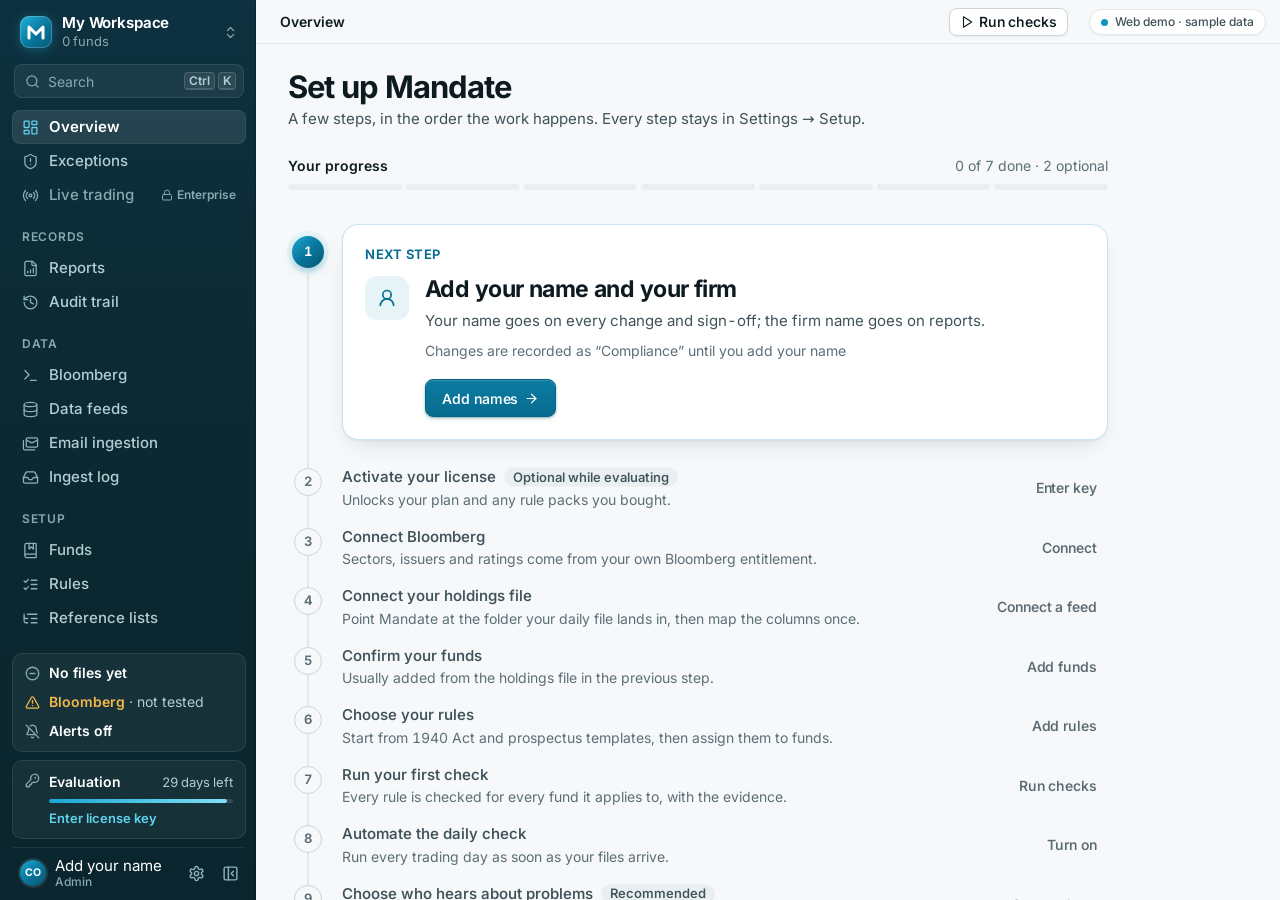
==== demo/fresh/index.html @ c3814e8a "Mandate website and web demos (static build) Website at the root; demos at /demo/fresh/ and /demo/ha" ====
<!doctype html>
<html lang="en" data-theme="light">
  <head>
    <meta charset="UTF-8" />
    <meta name="viewport" content="width=device-width, initial-scale=1.0" />
    <title>Mandate · web demo</title>
    <meta name="robots" content="noindex, nofollow" />
    <script src="./theme-init.js"></script>
    <script defer src="./assets/app-eVq9u1eP.js"></script>
    <link rel="stylesheet" href="./assets/style-BZCiLANS.css">
  </head>
  <body>
    <div id="root"></div>
  </body>
</html>
---- demo/fresh/assets/style-BZCiLANS.css ----
@font-face{font-family:Inter Variable;font-style:normal;font-display:swap;font-weight:100 900;src:url(./inter-cyrillic-ext-wght-normal-BOeWTOD4.woff2) format("woff2-variations");unicode-range:U+0460-052F,U+1C80-1C8A,U+20B4,U+2DE0-2DFF,U+A640-A69F,U+FE2E-FE2F}@font-face{font-family:Inter Variable;font-style:normal;font-display:swap;font-weight:100 900;src:url(./inter-cyrillic-wght-normal-DqGufNeO.woff2) format("woff2-variations");unicode-range:U+0301,U+0400-045F,U+0490-0491,U+04B0-04B1,U+2116}@font-face{font-family:Inter Variable;font-style:normal;font-display:swap;font-weight:100 900;src:url(./inter-greek-ext-wght-normal-DlzME5K_.woff2) format("woff2-variations");unicode-range:U+1F00-1FFF}@font-face{font-family:Inter Variable;font-style:normal;font-display:swap;font-weight:100 900;src:url(./inter-greek-wght-normal-CkhJZR-_.woff2) format("woff2-variations");unicode-range:U+0370-0377,U+037A-037F,U+0384-038A,U+038C,U+038E-03A1,U+03A3-03FF}@font-face{font-family:Inter Variable;font-style:normal;font-display:swap;font-weight:100 900;src:url(./inter-vietnamese-wght-normal-CBcvBZtf.woff2) format("woff2-variations");unicode-range:U+0102-0103,U+0110-0111,U+0128-0129,U+0168-0169,U+01A0-01A1,U+01AF-01B0,U+0300-0301,U+0303-0304,U+0308-0309,U+0323,U+0329,U+1EA0-1EF9,U+20AB}@font-face{font-family:Inter Variable;font-style:normal;font-display:swap;font-weight:100 900;src:url(./inter-latin-ext-wght-normal-DO1Apj_S.woff2) format("woff2-variations");unicode-range:U+0100-02BA,U+02BD-02C5,U+02C7-02CC,U+02CE-02D7,U+02DD-02FF,U+0304,U+0308,U+0329,U+1D00-1DBF,U+1E00-1E9F,U+1EF2-1EFF,U+2020,U+20A0-20AB,U+20AD-20C0,U+2113,U+2C60-2C7F,U+A720-A7FF}@font-face{font-family:Inter Variable;font-style:normal;font-display:swap;font-weight:100 900;src:url(./inter-latin-wght-normal-Dx4kXJAl.woff2) format("woff2-variations");unicode-range:U+0000-00FF,U+0131,U+0152-0153,U+02BB-02BC,U+02C6,U+02DA,U+02DC,U+0304,U+0308,U+0329,U+2000-206F,U+20AC,U+2122,U+2191,U+2193,U+2212,U+2215,U+FEFF,U+FFFD}@font-face{font-family:JetBrains Mono Variable;font-style:normal;font-display:swap;font-weight:100 800;src:url(./jetbrains-mono-cyrillic-ext-wght-normal-EocZY2iu.woff2) format("woff2-variations");unicode-range:U+0460-052F,U+1C80-1C88,U+20B4,U+2DE0-2DFF,U+A640-A69F,U+FE2E-FE2F}@font-face{font-family:JetBrains Mono Variable;font-style:normal;font-display:swap;font-weight:100 800;src:url(./jetbrains-mono-cyrillic-wght-normal-D73BlboJ.woff2) format("woff2-variations");unicode-range:U+0301,U+0400-045F,U+0490-0491,U+04B0-04B1,U+2116}@font-face{font-family:JetBrains Mono Variable;font-style:normal;font-display:swap;font-weight:100 800;src:url(./jetbrains-mono-greek-wght-normal-Bw9x6K1M.woff2) format("woff2-variations");unicode-range:U+0370-0377,U+037A-037F,U+0384-038A,U+038C,U+038E-03A1,U+03A3-03FF}@font-face{font-family:JetBrains Mono Variable;font-style:normal;font-display:swap;font-weight:100 800;src:url(./jetbrains-mono-vietnamese-wght-normal-Bt-aOZkq.woff2) format("woff2-variations");unicode-range:U+0102-0103,U+0110-0111,U+0128-0129,U+0168-0169,U+01A0-01A1,U+01AF-01B0,U+0300-0301,U+0303-0304,U+0308-0309,U+0323,U+0329,U+1EA0-1EF9,U+20AB}@font-face{font-family:JetBrains Mono Variable;font-style:normal;font-display:swap;font-weight:100 800;src:url(./jetbrains-mono-latin-ext-wght-normal-DBQx-q_a.woff2) format("woff2-variations");unicode-range:U+0100-02AF,U+0304,U+0308,U+0329,U+1E00-1E9F,U+1EF2-1EFF,U+2020,U+20A0-20AB,U+20AD-20C0,U+2113,U+2C60-2C7F,U+A720-A7FF}@font-face{font-family:JetBrains Mono Variable;font-style:normal;font-display:swap;font-weight:100 800;src:url(./jetbrains-mono-latin-wght-normal-B9CIFXIH.woff2) format("woff2-variations");unicode-range:U+0000-00FF,U+0131,U+0152-0153,U+02BB-02BC,U+02C6,U+02DA,U+02DC,U+0304,U+0308,U+0329,U+2000-206F,U+2074,U+20AC,U+2122,U+2191,U+2193,U+2212,U+2215,U+FEFF,U+FFFD}:root{--font-sans: "Inter Variable", "Inter", "Segoe UI Variable Text", "Segoe UI", system-ui, -apple-system, sans-serif;--font-mono: "JetBrains Mono Variable", "JetBrains Mono", "Cascadia Mono", Consolas, ui-monospace, monospace;--fs-2xs: 12px;--fs-xs: 13px;--fs-sm: 14px;--fs-base: 15px;--fs-md: 16px;--fs-lg: 18px;--fs-xl: 23px;--fs-2xl: 31px;--lh-tight: 1.2;--lh-body: 1.5;--sp-1: 4px;--sp-2: 8px;--sp-3: 12px;--sp-4: 16px;--sp-5: 20px;--sp-6: 24px;--sp-8: 32px;--sp-10: 40px;--sp-12: 48px;--r-xs: 5px;--r-sm: 8px;--r-md: 10px;--r-lg: 14px;--r-xl: 16px;--r-full: 999px;--ease: cubic-bezier(.2, 0, 0, 1);--ease-out: cubic-bezier(.16, 1, .3, 1);--t-fast: .15s;--t-med: .2s;--topbar-h: 44px;--sidebar-w: 256px;--sidebar-w-collapsed: 68px;--caption-w: max(140px, calc(100vw - env(titlebar-area-x, 0px) - env(titlebar-area-width, 100vw)) )}:root,:root[data-theme=light]{color-scheme:light;--text-inverse: #ffffff;--overlay: rgba(8, 24, 30, .38);--pass: #167145;--pass-mark: #1f9d5c;--pass-soft: #e8f6ee;--pass-line: #bfe5cd;--warning: #8a5a00;--warning-mark: #c27c00;--warning-soft: #fdf3dc;--warning-line: #f1d79c;--breach: #b42318;--breach-mark: #e0353f;--breach-soft: #fdecec;--breach-line: #f6c4c4;--breach-solid: #c42b31;--info: #475f6b;--info-mark: #6b8796;--info-soft: #edf2f5;--info-line: #d2dde3;--error: #9b2a83;--error-mark: #b8449f;--error-soft: #f8ecf5;--error-line: #e8c4df;--skipped: #63737a;--skipped-mark: #a3b1b7;--skipped-soft: #eef2f3;--skipped-line: #d9e1e4;--track-warn: repeating-linear-gradient(-45deg, rgba(194, 124, 0, .32) 0 2px, rgba(194, 124, 0, .08) 2px 5px);--track-breach: rgba(224, 53, 63, .1);--series-1: #2a78d6;--series-2: #eb6834;--series-3: #6250d6;--series-4: #e87ba4;--shadow-xs: 0 1px 2px rgba(13, 27, 33, .05);--shadow-sm: 0 1px 2px rgba(13, 27, 33, .06), 0 1px 1px rgba(13, 27, 33, .03);--shadow-card: 0 1px 2px rgba(13, 27, 33, .04), 0 4px 12px -4px rgba(13, 27, 33, .06);--shadow-raise: 0 1px 2px rgba(13, 27, 33, .06), 0 10px 24px -10px rgba(13, 27, 33, .16);--shadow-pop: 0 24px 48px -12px rgba(13, 27, 33, .26), 0 8px 16px -8px rgba(13, 27, 33, .1), 0 0 0 1px rgba(13, 27, 33, .05);--shadow-drawer: -24px 0 48px -24px rgba(13, 27, 33, .26)}:root[data-theme=dark]{color-scheme:dark;--text-inverse: #081418;--overlay: rgba(0, 0, 0, .6);--pass: #5fd39a;--pass-mark: #3fbf7f;--pass-soft: rgba(63, 191, 127, .13);--pass-line: rgba(63, 191, 127, .32);--warning: #f3b84a;--warning-mark: #e3a33a;--warning-soft: rgba(227, 163, 58, .13);--warning-line: rgba(227, 163, 58, .34);--breach: #ff8a80;--breach-mark: #f2645a;--breach-soft: rgba(242, 100, 90, .14);--breach-line: rgba(242, 100, 90, .36);--breach-solid: #c63a32;--info: #9fb4c0;--info-mark: #7f98a5;--info-soft: rgba(159, 180, 192, .11);--info-line: rgba(159, 180, 192, .28);--error: #e58ad6;--error-mark: #d36cc2;--error-soft: rgba(229, 138, 214, .12);--error-line: rgba(229, 138, 214, .32);--skipped: #82a0a8;--skipped-mark: #4e6a72;--skipped-soft: rgba(130, 160, 168, .12);--skipped-line: rgba(130, 160, 168, .26);--track-warn: repeating-linear-gradient(-45deg, rgba(227, 163, 58, .36) 0 2px, rgba(227, 163, 58, .1) 2px 5px);--track-breach: rgba(242, 100, 90, .16);--series-1: #3987e5;--series-2: #d95926;--series-3: #9085e9;--series-4: #d55181;--shadow-xs: 0 1px 1px rgba(0, 0, 0, .3);--shadow-sm: 0 1px 2px rgba(0, 0, 0, .4);--shadow-card: 0 1px 2px rgba(0, 0, 0, .35), 0 0 0 1px rgba(255, 255, 255, .02);--shadow-raise: 0 1px 2px rgba(0, 0, 0, .4), 0 12px 28px -12px rgba(0, 0, 0, .7);--shadow-pop: 0 24px 56px -12px rgba(0, 0, 0, .75), 0 0 0 1px rgba(255, 255, 255, .06);--shadow-drawer: -24px 0 48px -24px rgba(0, 0, 0, .75)}:root,:root[data-brand=harbor]{--brand: #08759b;--brand-deep: #0b2a33;--brand-bright: #0f95c0;--brand-grad: linear-gradient(140deg, #1aa7d2 0%, #08759b 52%, #075673 100%);--brand-grad-btn: linear-gradient(180deg, #0c7ca3 0%, #076c8f 100%);--bg: #f6f8f9;--surface: #ffffff;--surface-2: #f3f6f7;--surface-3: #e9eff1;--surface-sunken: #eef2f4;--border: #e2e8eb;--border-subtle: #edf1f3;--border-strong: #cbd5da;--text: #0d1b21;--text-2: #3f525a;--text-3: #5c6f77;--text-4: #5e7179;--accent: #08759b;--accent-hover: #076d90;--accent-press: #066282;--accent-soft: #e6f4f8;--accent-soft-2: #c9e6ef;--accent-text: #076d90;--accent-on: #ffffff;--accent-ring: rgba(8, 117, 155, .3);--track: #e9eff1;--chart-muted: #cbd8dc;--chart-grid: #edf1f3;--gauge-pass: #7fbfd4;--chart-brand: #b8dbe7;--scrollbar: #cbd5da;--selection: rgba(8, 117, 155, .16);--sb-bg: #0b2a33;--sb-bg-grad: linear-gradient(180deg, #0d3140 0%, #0b2a33 38%, #0a252d 100%);--sb-border: rgba(255, 255, 255, .08);--sb-text: #b4cdd4;--sb-text-strong: #ffffff;--sb-text-muted: #86a9b2;--sb-icon: #8db1ba;--sb-icon-active: #5fd4f0;--sb-hover: rgba(255, 255, 255, .06);--sb-active: rgba(255, 255, 255, .1);--sb-card: rgba(255, 255, 255, .05);--sb-card-border: rgba(255, 255, 255, .09);--sb-pass: #5fd39a;--sb-warning: #f3b84a;--sb-breach: #ff8a80;--sb-skipped: #86a9b2}:root[data-theme=dark],:root[data-brand=harbor][data-theme=dark]{--brand: #3cc0e6;--brand-bright: #3cc0e6;--brand-grad: linear-gradient(140deg, #5fd4f0 0%, #21a6d1 50%, #0b7aa2 100%);--brand-grad-btn: linear-gradient(180deg, #4ec8eb 0%, #33b6de 100%);--bg: #081418;--surface: #0e1d22;--surface-2: #12252b;--surface-3: #183036;--surface-sunken: #0b181c;--border: #1f363d;--border-subtle: #182c32;--border-strong: #2b4750;--text: #e8f1f3;--text-2: #a9c0c6;--text-3: #82a0a8;--text-4: #7b989f;--accent: #3cc0e6;--accent-hover: #5ccbec;--accent-press: #2aaed6;--accent-soft: rgba(60, 192, 230, .13);--accent-soft-2: rgba(60, 192, 230, .24);--accent-text: #7fd6ef;--accent-on: #032530;--accent-ring: rgba(60, 192, 230, .45);--track: #183036;--chart-muted: #2b4750;--chart-grid: #16292f;--gauge-pass: #2c8fae;--chart-brand: #1d4d5c;--scrollbar: #2b4750;--selection: rgba(60, 192, 230, .28);--sb-bg: #0a242c;--sb-bg-grad: linear-gradient(180deg, #0c2c36 0%, #0a242c 40%, #08202a 100%)}*,*:before,*:after{box-sizing:border-box}html,body,#root{height:100%}html{-webkit-text-size-adjust:100%;text-rendering:optimizeLegibility;-webkit-font-smoothing:antialiased;-moz-osx-font-smoothing:grayscale}body{margin:0;font-family:var(--font-sans);font-size:var(--fs-base);line-height:var(--lh-body);font-feature-settings:"tnum" 1;font-variant-numeric:tabular-nums;color:var(--text);background:var(--bg);overflow:hidden}::selection{background:var(--selection)}h1,h2,h3,h4,p,dl,dd{margin:0}h1{font-size:var(--fs-xl);font-weight:650;letter-spacing:-.025em;line-height:var(--lh-tight)}h2{font-size:var(--fs-lg);font-weight:600;letter-spacing:-.012em;line-height:var(--lh-tight)}h3{font-size:var(--fs-md);font-weight:600;letter-spacing:-.006em;line-height:var(--lh-tight)}h4{font-size:var(--fs-base);font-weight:600}a{color:var(--accent-text);text-decoration:none}a:hover{text-decoration:underline;text-underline-offset:2px}button,input,select,textarea{font:inherit;color:inherit}button{cursor:pointer}button:disabled{cursor:not-allowed}img,svg{display:block}code,kbd,.mono{font-family:var(--font-mono);font-size:.92em;font-feature-settings:normal}.code{font-variant-numeric:tabular-nums;letter-spacing:.01em;white-space:nowrap}.num,.tabular{font-variant-numeric:tabular-nums}:focus{outline:none}:focus-visible{outline:2px solid var(--accent);outline-offset:2px;border-radius:var(--r-xs)}*{scrollbar-width:thin;scrollbar-color:var(--scrollbar) transparent}::-webkit-scrollbar{width:10px;height:10px}::-webkit-scrollbar-track{background:transparent}::-webkit-scrollbar-thumb{background:var(--scrollbar);border-radius:10px;border:3px solid transparent;background-clip:content-box}::-webkit-scrollbar-thumb:hover{background-color:var(--text-4)}.muted{color:var(--text-2)}.subtle{color:var(--text-3)}.faint{color:var(--text-4)}.eyebrow{font-size:var(--fs-xs);font-weight:500;color:var(--text-3)}.small{font-size:var(--fs-sm)}.xsmall{font-size:var(--fs-xs)}.strong{font-weight:600}.right{text-align:right}.nowrap{white-space:nowrap}.truncate{overflow:hidden;text-overflow:ellipsis;white-space:nowrap;min-width:0}.row{display:flex;align-items:center;gap:var(--sp-2)}.row-3{display:flex;align-items:center;gap:var(--sp-3)}.col{display:flex;flex-direction:column;gap:var(--sp-2)}.stack-1{display:flex;flex-direction:column;gap:var(--sp-1)}.stack-3{display:flex;flex-direction:column;gap:var(--sp-3)}.stack-4{display:flex;flex-direction:column;gap:var(--sp-4)}.stack-5{display:flex;flex-direction:column;gap:var(--sp-5)}.stack-6{display:flex;flex-direction:column;gap:var(--sp-6)}.spacer{flex:1}.wrap{flex-wrap:wrap}.grow{flex:1;min-width:0}.sr-only{position:absolute;width:1px;height:1px;padding:0;margin:-1px;overflow:hidden;clip:rect(0,0,0,0);white-space:nowrap;border:0}@keyframes fade-in{0%{opacity:0}to{opacity:1}}@keyframes rise-in{0%{opacity:0;transform:translateY(4px)}to{opacity:1;transform:none}}@keyframes scale-in{0%{opacity:0;transform:translateY(6px) scale(.98)}to{opacity:1;transform:none}}@keyframes slide-in-right{0%{transform:translate(24px);opacity:0}to{transform:none;opacity:1}}@keyframes pulse-ring{0%{box-shadow:0 0 0 0 currentColor;opacity:1}70%{box-shadow:0 0 0 6px transparent}to{box-shadow:0 0 0 0 transparent}}@keyframes shimmer{0%{background-position:-400px 0}to{background-position:400px 0}}@keyframes spin{to{transform:rotate(360deg)}}@keyframes row-flash{0%{background:var(--accent-soft)}to{background:transparent}}@media (prefers-reduced-motion: reduce){*,*:before,*:after{animation-duration:.01ms!important;transition-duration:.01ms!important}}.btn{--btn-h: 32px;display:inline-flex;align-items:center;justify-content:center;gap:6px;height:var(--btn-h);padding:0 12px;border-radius:var(--r-sm);border:1px solid var(--border-strong);background:var(--surface);color:var(--text);font-size:var(--fs-sm);font-weight:550;letter-spacing:-.005em;white-space:nowrap;-webkit-user-select:none;user-select:none;box-shadow:var(--shadow-xs);transition:background var(--t-fast) var(--ease),border-color var(--t-fast) var(--ease),color var(--t-fast) var(--ease),box-shadow var(--t-fast) var(--ease),transform var(--t-fast) var(--ease)}.btn svg{width:15px;height:15px;flex:none;stroke-width:1.9}.btn:hover:not(:disabled){background:var(--surface-2)}.btn:active:not(:disabled){transform:translateY(.5px)}.btn:disabled{opacity:.5}.btn-primary{background:var(--brand-grad-btn, var(--accent));border-color:var(--accent-press);color:var(--accent-on, #fff);box-shadow:0 1px 2px #06465e47,0 2px 6px -2px #06628259,inset 0 1px #ffffff29}.btn-primary:hover:not(:disabled){background:var(--brand-grad-btn, var(--accent-hover));border-color:var(--accent-press);filter:brightness(1.07)}.btn-primary:active:not(:disabled){filter:brightness(.96)}.btn-ghost{background:transparent;border-color:transparent;box-shadow:none;color:var(--text-2)}.btn-ghost:hover:not(:disabled){background:var(--surface-3);color:var(--text)}.btn-danger{color:var(--breach)}.btn-danger:hover:not(:disabled){background:var(--breach-soft);border-color:var(--breach-line)}.btn-danger-solid{background:var(--breach-solid);border-color:var(--breach-solid);color:#fff}.btn-danger-solid:hover:not(:disabled){background:var(--breach-solid);filter:brightness(1.06)}.btn-sm{--btn-h: 28px;padding:0 10px;font-size:var(--fs-sm);gap:5px}.btn-sm svg{width:14px;height:14px}.btn-lg{--btn-h: 38px;padding:0 16px}.btn-icon{width:var(--btn-h);padding:0}.btn-block{width:100%}.btn .spin{animation:spin .9s linear infinite}.btn-link{border:0;background:none;padding:0;color:var(--accent-text);font-weight:600;display:inline-flex;align-items:center;gap:4px}.btn-link:hover{text-decoration:underline;text-underline-offset:2px}.btn-link svg{width:14px;height:14px}.field{display:flex;flex-direction:column;gap:6px;min-width:0}.field-label{font-size:var(--fs-sm);font-weight:550;color:var(--text-2);display:flex;align-items:center;gap:6px}.field-label .opt{font-weight:400;color:var(--text-4)}.field-help{font-size:var(--fs-sm);color:var(--text-3)}.field-error{font-size:var(--fs-sm);color:var(--breach)}.input,.textarea,.select-native{width:100%;height:34px;padding:0 11px;border-radius:var(--r-sm);border:1px solid var(--border-strong);background:var(--surface);color:var(--text);font-size:var(--fs-base);transition:border-color var(--t-fast) var(--ease),box-shadow var(--t-fast) var(--ease)}.input::placeholder,.textarea::placeholder{color:var(--text-4)}.input:hover,.textarea:hover,.select-native:hover{border-color:var(--text-4)}.input:focus,.textarea:focus,.select-native:focus,.input:focus-visible{outline:none;border-color:var(--accent);box-shadow:0 0 0 3px var(--accent-ring)}.input[aria-invalid=true]{border-color:var(--breach)}.input:disabled,.textarea:disabled{background:var(--surface-2);color:var(--text-3)}.input-sm{height:30px;font-size:var(--fs-sm);padding:0 8px}.input.mono,.textarea.mono{font-size:var(--fs-sm)}.textarea{height:auto;min-height:80px;padding:8px 10px;line-height:1.5;resize:vertical}.input-group{position:relative;display:flex;align-items:center}.input-group>svg{position:absolute;left:10px;width:15px;height:15px;color:var(--text-3);pointer-events:none}.input-group.has-icon>.input{padding-left:32px}.input-group>.input{flex:1}.input-suffix{position:absolute;right:10px;color:var(--text-3);font-size:var(--fs-sm);pointer-events:none}.input-group .input.has-suffix{padding-right:34px}.select-native{-webkit-appearance:none;-moz-appearance:none;appearance:none;padding-right:28px;background-image:url("icon-1.svg");background-repeat:no-repeat;background-position:right 9px center}.checkbox{display:inline-flex;align-items:center;gap:8px;cursor:pointer;-webkit-user-select:none;user-select:none}.checkbox input{-webkit-appearance:none;-moz-appearance:none;appearance:none;width:16px;height:16px;border-radius:4px;border:1px solid var(--border-strong);background:var(--surface);display:grid;place-items:center;margin:0;transition:background var(--t-fast),border-color var(--t-fast)}.checkbox input:checked{background:var(--accent);border-color:var(--accent);background-image:url("icon-2.svg");background-repeat:no-repeat;background-position:center}.checkbox input:focus-visible{outline:2px solid var(--accent-ring);outline-offset:2px}.toggle{position:relative;display:inline-flex;align-items:center;gap:10px;cursor:pointer;-webkit-user-select:none;user-select:none}.toggle-track{position:relative;width:30px;height:18px;border-radius:var(--r-full);background:var(--border-strong);transition:background var(--t-med) var(--ease);flex:none}.toggle-thumb{position:absolute;top:2px;left:2px;width:14px;height:14px;border-radius:50%;background:#fff;box-shadow:0 1px 2px #00000040;transition:transform var(--t-med) var(--ease-out)}.toggle[data-on=true] .toggle-track{background:var(--accent)}.toggle[data-on=true] .toggle-thumb{transform:translate(12px)}.toggle[data-disabled=true]{opacity:.5;cursor:not-allowed}.toggle:focus-visible{outline:none}.toggle:focus-visible .toggle-track{box-shadow:0 0 0 3px var(--accent-ring)}.segmented{display:inline-flex;padding:2px;gap:2px;background:var(--surface-3);border-radius:var(--r-sm);border:1px solid var(--border-subtle)}.segmented button{white-space:nowrap;height:28px;padding:0 12px;border:0;border-radius:6px;background:transparent;color:var(--text-2);font-size:var(--fs-sm);font-weight:550;display:inline-flex;align-items:center;gap:6px;transition:background var(--t-fast),color var(--t-fast),box-shadow var(--t-fast)}.segmented button svg{width:14px;height:14px}.segmented button:hover:not([aria-pressed=true]):not(:disabled){color:var(--text)}.segmented button[aria-pressed=true]{background:var(--surface);color:var(--text);box-shadow:var(--shadow-sm)}.segmented-block{display:flex}.segmented-block button{flex:1;justify-content:center}.tabs{display:flex;gap:4px;border-bottom:1px solid var(--border);position:relative}.tab{position:relative;height:38px;padding:0 10px;border:0;background:none;color:var(--text-3);font-weight:550;display:inline-flex;align-items:center;gap:7px;transition:color var(--t-fast)}.tab:hover,.tab[aria-selected=true]{color:var(--text)}.tab[aria-selected=true]:after{content:"";position:absolute;left:8px;right:8px;bottom:-1px;height:2px;border-radius:2px 2px 0 0;background:var(--accent)}.tab svg{width:15px;height:15px}.tab-count{min-width:18px;height:18px;padding:0 5px;border-radius:var(--r-full);background:var(--surface-3);color:var(--text-2);font-size:var(--fs-xs);font-weight:600;display:inline-grid;place-items:center;font-variant-numeric:tabular-nums}.tab[aria-selected=true] .tab-count{background:var(--accent-soft);color:var(--accent-text)}.card{background:var(--surface);border:1px solid var(--border);border-radius:var(--r-lg);box-shadow:var(--shadow-card);min-width:0}.card-pad{padding:var(--sp-5)}.card-header{display:flex;align-items:center;gap:var(--sp-3);padding:14px var(--sp-5);border-bottom:1px solid var(--border-subtle);min-height:52px}.card-header h3{font-size:var(--fs-md);font-weight:600;letter-spacing:-.01em}.card-header .card-sub{color:var(--text-3);font-size:var(--fs-sm)}.card-body{padding:var(--sp-4) var(--sp-5)}.card-footer{padding:10px var(--sp-5);border-top:1px solid var(--border-subtle);display:flex;align-items:center;gap:var(--sp-2)}.card-interactive{cursor:pointer;transition:border-color var(--t-fast) var(--ease),box-shadow var(--t-fast) var(--ease),transform var(--t-fast) var(--ease)}.card-interactive:hover{border-color:var(--border-strong);box-shadow:var(--shadow-raise);transform:translateY(-1px)}.card-interactive:active{transform:translateY(.5px)}.card-selected{border-color:var(--accent);box-shadow:0 0 0 3px var(--accent-ring)}.status-pill{display:inline-flex;align-items:center;gap:5px;height:22px;padding:0 9px 0 7px;border-radius:var(--r-full);font-size:var(--fs-xs);font-weight:600;white-space:nowrap;border:1px solid transparent;line-height:1}.status-pill svg{width:13px;height:13px;stroke-width:2.3}.status-pill.sm{height:20px;font-size:var(--fs-xs);padding:0 7px 0 5px}.status-pill.sm svg{width:12px;height:12px}.s-pass{--s: var(--pass);--s-mark: var(--pass-mark);--s-soft: var(--pass-soft);--s-line: var(--pass-line)}.s-warning{--s: var(--warning);--s-mark: var(--warning-mark);--s-soft: var(--warning-soft);--s-line: var(--warning-line)}.s-breach{--s: var(--breach);--s-mark: var(--breach-mark);--s-soft: var(--breach-soft);--s-line: var(--breach-line)}.s-info{--s: var(--info);--s-mark: var(--info-mark);--s-soft: var(--info-soft);--s-line: var(--info-line)}.s-error{--s: var(--error);--s-mark: var(--error-mark);--s-soft: var(--error-soft);--s-line: var(--error-line)}.s-skipped,.s-none{--s: var(--skipped);--s-mark: var(--skipped-mark);--s-soft: var(--skipped-soft);--s-line: var(--skipped-line)}.s-accent{--s: var(--accent-text);--s-mark: var(--accent);--s-soft: var(--accent-soft);--s-line: var(--accent-soft-2)}.status-pill{color:var(--s);background:var(--s-soft);border-color:var(--s-line)}.status-dot{display:inline-block;width:8px;height:8px;border-radius:50%;background:var(--s-mark, var(--s));flex:none;box-shadow:0 0 0 3px var(--s-soft)}.status-dot.pulse{color:var(--s);animation:pulse-ring 1.8s var(--ease) infinite}.status-icon{color:var(--s);flex:none}.status-text{color:var(--s);font-weight:600}.severity-tag{display:inline-flex;align-items:center;gap:5px;font-size:var(--fs-sm);color:var(--text-2);white-space:nowrap}.severity-tag i{width:6px;height:6px;border-radius:1.5px;transform:rotate(45deg);background:var(--text-3);display:inline-block}.severity-tag.hard i{background:var(--text)}.severity-tag.soft i{background:transparent;border:1.5px solid var(--text-2)}.severity-tag.info i{background:var(--info);border-radius:50%;transform:none}.badge{display:inline-flex;align-items:center;gap:4px;height:20px;border-radius:var(--r-full);background:var(--surface-3);color:var(--text-2);font-size:var(--fs-xs);font-weight:550;white-space:nowrap;border:1px solid var(--border-subtle);padding:0 8px}.badge svg{width:12px;height:12px}.badge-accent{background:var(--accent-soft);color:var(--accent-text);border-color:var(--accent-soft-2)}.badge-outline{background:transparent;border-color:var(--border)}.chip{display:inline-flex;align-items:center;gap:4px;height:22px;padding:0 8px;border-radius:var(--r-sm);background:var(--surface-2);border:1px solid var(--border);font-size:var(--fs-sm);font-weight:600;color:var(--text);white-space:nowrap}.chip.mono{font-family:var(--font-mono);font-size:var(--fs-xs);letter-spacing:-.01em}.chip button{border:0;background:none;padding:0;color:var(--text-3);display:grid;place-items:center;margin-right:-3px;border-radius:3px}.chip button:hover{color:var(--text);background:var(--surface-3)}.chip button svg{width:12px;height:12px}.ticker-chip{font-weight:650;font-size:var(--fs-xs);letter-spacing:.02em;height:21px;padding:0 7px;border-radius:5px;font-variant-numeric:tabular-nums;background:var(--surface-3);display:inline-flex;align-items:center;color:var(--text);flex:none}.chip-group{display:flex;flex-wrap:wrap;gap:4px}.tier-chip{display:inline-flex;align-items:center;gap:4px;height:20px;padding:0 7px;border-radius:var(--r-full);font-size:var(--fs-xs);font-weight:600;border:1px solid var(--border);color:var(--text-2);background:var(--surface)}.tier-chip.t-professional{color:var(--accent-text);border-color:var(--accent-soft-2);background:var(--accent-soft)}.tier-chip.t-enterprise{color:var(--accent-on);border-color:transparent;background:var(--brand)}.tier-chip.t-trial{color:var(--warning);border-color:var(--warning-line);background:var(--warning-soft)}.kbd{display:inline-flex;align-items:center;justify-content:center;min-width:18px;height:18px;padding:0 4px;border-radius:4px;border:1px solid var(--border-strong);border-bottom-width:2px;background:var(--surface);color:var(--text-3);font-family:var(--font-sans);font-size:var(--fs-2xs);font-weight:600;line-height:1}.table-wrap{overflow:auto;min-width:0;position:relative}.table.fixed{table-layout:fixed}.table{width:100%;border-collapse:separate;border-spacing:0;font-size:var(--fs-sm)}.table th{position:sticky;top:0;z-index:1;background:var(--surface);color:var(--text-3);font-size:var(--fs-xs);font-weight:600;text-align:left;white-space:nowrap;height:36px;padding:0 12px;border-bottom:1px solid var(--border);-webkit-user-select:none;user-select:none}.table th:first-child,.table td:first-child{padding-left:var(--sp-5)}.table th:last-child,.table td:last-child{padding-right:var(--sp-5)}.table th.sortable{cursor:pointer}.table th.sortable:hover{color:var(--text)}.table th .th-inner{display:inline-flex;align-items:center;gap:4px}.table th .th-inner svg{width:12px;height:12px;opacity:.85}.table th.num,.table td.num{text-align:right}.table th.num .th-inner{flex-direction:row-reverse}.table td{height:40px;padding:6px 12px;border-bottom:1px solid var(--border-subtle);vertical-align:middle}.table.dense td{height:34px;padding-top:4px;padding-bottom:4px}.table tbody tr{transition:background var(--t-fast)}.table tbody tr:hover{background:var(--surface-2)}.table tbody tr.clickable{cursor:pointer}.table tbody tr.selected{background:var(--accent-soft)}.table tbody tr.flash{animation:row-flash 1.6s var(--ease) both}.table tbody tr:last-child td{border-bottom:0}.table td.num{font-variant-numeric:tabular-nums;font-feature-settings:"tnum"}.table .cell-title{font-weight:600;color:var(--text)}.table .cell-sub{color:var(--text-3);font-size:var(--fs-sm)}.table tr.row-muted td{color:var(--text-3)}.table tr.row-highlight td:first-child{box-shadow:inset 2px 0 0 var(--accent)}.overlay{position:fixed;top:0;right:0;bottom:0;left:0;background:var(--overlay);z-index:100;animation:fade-in var(--t-med) var(--ease);-webkit-app-region:no-drag}.dialog-layer{position:fixed;top:0;right:0;bottom:0;left:0;z-index:101;display:grid;place-items:center;padding:var(--sp-8);-webkit-app-region:no-drag}.dialog{width:min(520px,100%);max-height:calc(100vh - 64px);display:flex;flex-direction:column;background:var(--surface);border:1px solid var(--border);border-radius:var(--r-xl);box-shadow:var(--shadow-pop);animation:scale-in var(--t-med) var(--ease-out);overflow:hidden}.dialog.lg{width:min(760px,100%)}.dialog.xl{width:min(1040px,100%)}.dialog-header{display:flex;align-items:flex-start;gap:var(--sp-3);padding:18px var(--sp-6) 14px}.dialog-header h2{font-size:var(--fs-lg);font-weight:650;letter-spacing:-.015em}.dialog-header p{margin-top:4px;color:var(--text-3);font-size:var(--fs-sm)}.dialog-body{padding:4px var(--sp-6) var(--sp-5);overflow:auto}.dialog-footer{display:flex;align-items:center;justify-content:flex-end;gap:var(--sp-2);padding:12px var(--sp-6);border-top:1px solid var(--border-subtle);background:var(--surface-2)}.drawer{position:fixed;top:0;right:0;bottom:0;width:min(560px,92vw);z-index:101;background:var(--surface);border-left:1px solid var(--border);box-shadow:var(--shadow-drawer);display:flex;flex-direction:column;animation:slide-in-right var(--t-med) var(--ease-out);-webkit-app-region:no-drag}.drawer.wide{width:min(760px,94vw)}.drawer-header{display:flex;align-items:flex-start;gap:var(--sp-3);padding:calc(var(--topbar-h) + 4px) var(--sp-6) var(--sp-4);border-bottom:1px solid var(--border-subtle)}.drawer-body{flex:1;overflow:auto;padding:var(--sp-5) var(--sp-6)}.drawer-footer{padding:12px var(--sp-6);border-top:1px solid var(--border-subtle);display:flex;gap:var(--sp-2);align-items:center}.drawer-close{position:absolute;top:calc(var(--topbar-h) + 2px);right:16px}.popover{position:fixed;z-index:120;min-width:180px;background:var(--surface);border:1px solid var(--border);border-radius:var(--r-md);box-shadow:var(--shadow-pop);padding:4px;animation:scale-in var(--t-fast) var(--ease-out);-webkit-app-region:no-drag}.menu-item{display:flex;align-items:center;gap:8px;width:100%;height:30px;padding:0 8px;border:0;border-radius:5px;background:none;color:var(--text);font-size:var(--fs-base);text-align:left}.menu-item svg{width:15px;height:15px;color:var(--text-3)}.menu-item:hover,.menu-item[data-active=true]{background:var(--surface-3)}.menu-item.danger{color:var(--breach)}.menu-item.danger svg{color:var(--breach)}.menu-sep{height:1px;background:var(--border-subtle);margin:4px -4px}.menu-label{padding:6px 8px 4px;font-size:var(--fs-xs);color:var(--text-3);font-weight:600}.combo-trigger{width:100%;height:34px;display:flex;align-items:center;gap:8px;padding:0 8px 0 10px;border:1px solid var(--border-strong);border-radius:var(--r-sm);background:var(--surface);text-align:left;font-size:var(--fs-base);transition:border-color var(--t-fast),box-shadow var(--t-fast);min-width:0}.combo-trigger:hover{border-color:var(--text-4)}.combo-trigger[aria-expanded=true]{border-color:var(--accent);box-shadow:0 0 0 3px var(--accent-ring)}.combo-trigger .placeholder{color:var(--text-4)}.combo-trigger>svg{width:14px;height:14px;color:var(--text-3);flex:none}.combo-trigger.sm{height:30px;font-size:var(--fs-sm)}.combo-pop{padding:0;display:flex;flex-direction:column;max-height:340px}.combo-search{display:flex;align-items:center;gap:8px;padding:0 10px;height:36px;border-bottom:1px solid var(--border-subtle)}.combo-search svg{width:14px;height:14px;color:var(--text-3)}.combo-search input{flex:1;border:0;background:none;height:100%;outline:none;font-size:var(--fs-base)}.combo-list{overflow:auto;padding:4px}.combo-option{display:flex;align-items:center;gap:8px;width:100%;min-height:30px;padding:4px 8px;border:0;border-radius:5px;background:none;text-align:left;font-size:var(--fs-base);color:var(--text)}.combo-option[data-active=true]{background:var(--surface-3)}.combo-option[aria-selected=true] .check{opacity:1}.combo-option .check{width:14px;height:14px;color:var(--accent);opacity:0;flex:none}.combo-option .opt-hint{margin-left:auto;color:var(--text-3);font-size:var(--fs-xs);padding-left:12px}.combo-group{padding:8px 8px 4px;font-size:var(--fs-xs);font-weight:600;color:var(--text-3)}.combo-empty{padding:16px;text-align:center;color:var(--text-3);font-size:var(--fs-sm)}.tooltip{position:fixed;z-index:200;pointer-events:none;max-width:280px;padding:6px 9px;border-radius:var(--r-sm);background:#0d1b21;color:#eef5f7;font-size:var(--fs-sm);line-height:1.45;box-shadow:0 8px 24px -6px #00000059;animation:fade-in var(--t-fast) var(--ease)}:root[data-theme=dark] .tooltip{background:#183036;border:1px solid #2b4750}.tooltip .tt-row{display:flex;justify-content:space-between;gap:16px}.tooltip .tt-label{color:#9fb4c0}.tooltip .tt-title{font-weight:600;margin-bottom:3px}.skeleton{display:block;border-radius:var(--r-xs);background:linear-gradient(90deg,var(--surface-3) 0,var(--surface-2) 40%,var(--surface-3) 80%) 0 0 / 800px 100%;animation:shimmer 1.4s linear infinite}.empty{display:flex;flex-direction:column;align-items:center;text-align:center;gap:6px;padding:var(--sp-10) var(--sp-6);color:var(--text-3)}.empty-icon{width:48px;height:48px;border-radius:14px;display:grid;place-items:center;background:linear-gradient(180deg,var(--surface),var(--accent-soft));border:1px solid var(--accent-soft-2);color:var(--accent-text);margin-bottom:8px;box-shadow:var(--shadow-card),0 0 0 6px color-mix(in srgb,var(--accent-soft) 55%,transparent)}.empty-icon svg{width:21px;height:21px}.empty h3{color:var(--text);font-size:var(--fs-md);font-weight:600;letter-spacing:-.01em}.empty p{max-width:360px;font-size:var(--fs-sm)}.empty .btn{margin-top:10px}.empty.compact{padding:var(--sp-6)}.callout{display:flex;gap:10px;padding:10px 12px;border-radius:var(--r-md);border:1px solid var(--s-line, var(--border));background:var(--s-soft, var(--surface-2));font-size:var(--fs-sm);color:var(--text-2);line-height:1.5}.callout>svg{width:16px;height:16px;color:var(--s, var(--text-3));flex:none;margin-top:1px}.callout strong{color:var(--text);font-weight:600}.toaster{position:fixed;right:16px;bottom:16px;z-index:300;display:flex;flex-direction:column;gap:8px;width:360px;pointer-events:none}.toast{pointer-events:auto;display:flex;gap:10px;padding:12px 12px 12px 14px;border-radius:var(--r-lg);background:var(--surface);border:1px solid var(--border);box-shadow:var(--shadow-pop);animation:scale-in var(--t-med) var(--ease-out)}.toast>svg{width:17px;height:17px;color:var(--s, var(--accent));flex:none;margin-top:1px}.toast-title{font-weight:600;font-size:var(--fs-base)}.toast-msg{color:var(--text-2);font-size:var(--fs-sm);margin-top:2px}.toast-close{margin-left:auto;align-self:flex-start}.meter{height:6px;border-radius:var(--r-full);background:var(--track);overflow:hidden}.meter>span{display:block;height:100%;border-radius:inherit;background:var(--accent);transition:width var(--t-med) var(--ease-out)}.meter.warn>span{background:var(--warning-mark)}.meter.full>span{background:var(--breach-mark)}.stacked-bar{display:flex;height:6px;border-radius:var(--r-full);overflow:hidden;background:var(--track);gap:1.5px}.stacked-bar>span{display:block;height:100%;min-width:2px}.spinner{width:16px;height:16px;border-radius:50%;border:2px solid var(--border-strong);border-top-color:var(--accent);animation:spin .8s linear infinite}.kv{display:grid;grid-template-columns:max-content 1fr;column-gap:var(--sp-6);row-gap:10px;font-size:var(--fs-base)}.kv dt{color:var(--text-3)}.kv dd{margin:0;color:var(--text);min-width:0}.divider{height:1px;background:var(--border-subtle);border:0;margin:var(--sp-4) 0}.avatar{width:26px;height:26px;border-radius:50%;display:grid;place-items:center;font-size:var(--fs-2xs);font-weight:650;color:#fff;flex:none;letter-spacing:.02em}.avatar.sm{width:22px;height:22px;font-size:var(--fs-2xs)}.dropzone{border:1.5px dashed var(--border-strong);border-radius:var(--r-lg);padding:var(--sp-10) var(--sp-6);display:flex;flex-direction:column;align-items:center;gap:8px;text-align:center;color:var(--text-3);background:var(--surface-2);transition:border-color var(--t-fast),background var(--t-fast);cursor:pointer}.dropzone:hover,.dropzone[data-over=true]{border-color:var(--accent);background:var(--accent-soft)}.dropzone-icon{width:44px;height:44px;border-radius:var(--r-md);display:grid;place-items:center;background:var(--surface);border:1px solid var(--border);color:var(--accent-text);box-shadow:var(--shadow-xs)}.dropzone h3{color:var(--text);font-size:var(--fs-base)}.seg-count{font-variant-numeric:tabular-nums;color:var(--text-3);font-weight:600;margin-left:2px}.drawer:focus,.dialog:focus,[role=menu]:focus{outline:none}.guard-off{display:inline-flex;cursor:not-allowed}.guard-off>*{pointer-events:none}@keyframes done-pop{0%{transform:scale(.4);opacity:0}60%{transform:scale(1.12);opacity:1}to{transform:scale(1)}}@keyframes done-draw{0%{stroke-dashoffset:22}to{stroke-dashoffset:0}}@keyframes step-in{0%{opacity:0;transform:translateY(6px)}to{opacity:1;transform:none}}@keyframes indeterminate-slide{0%{transform:translate(-100%)}to{transform:translate(260%)}}.done-check{display:inline-grid;place-items:center;flex:none;border-radius:50%;background:var(--brand-grad);box-shadow:0 2px 6px -2px #08759b80}.done-check svg{width:62%;height:62%;fill:none;stroke:#fff;stroke-width:2.6;stroke-linecap:round;stroke-linejoin:round;stroke-dasharray:22;stroke-dashoffset:0}:root[data-theme=dark] .done-check svg{stroke:var(--accent-on)}.done-check.animate{animation:done-pop .36s var(--ease-out) both}.done-check.animate svg{animation:done-draw .32s .14s var(--ease-out) both}.seg-progress{display:flex;gap:4px;width:100%}.seg-progress-part{flex:1;height:6px;border-radius:var(--r-full);background:var(--track);position:relative;overflow:hidden}.seg-progress-part:after{content:"";position:absolute;top:0;right:0;bottom:0;left:0;border-radius:inherit;background:var(--brand-grad);transform:scaleX(0);transform-origin:left;transition:transform var(--t-med) var(--ease-out)}.seg-progress-part.on:after{transform:scaleX(1)}.indeterminate{display:block;height:3px;border-radius:3px;background:var(--track);overflow:hidden;position:relative}.indeterminate:after{content:"";position:absolute;top:0;right:0;bottom:0;left:0;width:40%;border-radius:inherit;background:var(--brand-grad);animation:indeterminate-slide 1.3s cubic-bezier(.5,0,.5,1) infinite}.step-in{animation:step-in var(--t-med) var(--ease-out) both}.empty.large{padding:64px var(--sp-6) 72px;gap:8px}.empty.large .empty-icon{width:56px;height:56px;border-radius:16px;margin-bottom:12px}.empty.large .empty-icon svg{width:24px;height:24px}.empty.large h3{font-size:var(--fs-lg);font-weight:650;letter-spacing:-.015em}.empty.large p{max-width:440px;font-size:var(--fs-base);color:var(--text-2)}.empty.large .btn{margin-top:14px}.more-options{border-top:1px solid var(--border-subtle);padding-top:4px}.more-options-toggle{display:inline-flex;align-items:center;gap:6px;border:0;background:none;padding:8px 0;color:var(--text-2);font:inherit;font-size:var(--fs-sm);font-weight:550;cursor:pointer}.more-options-toggle:hover{color:var(--text)}.more-options-toggle svg{width:15px;height:15px;color:var(--text-3);transition:transform var(--t-med) var(--ease)}.more-options.open .more-options-toggle svg{transform:rotate(90deg)}.more-options-hint{color:var(--text-3);font-weight:400}.more-options-body{display:flex;flex-direction:column;gap:var(--sp-4);padding:8px 0 4px}.app{display:grid;grid-template-columns:var(--sidebar-w) minmax(0,1fr);height:100vh;background:var(--bg);transition:grid-template-columns var(--t-med) var(--ease-out)}.app[data-collapsed=true]{grid-template-columns:var(--sidebar-w-collapsed) minmax(0,1fr)}.sidebar{display:flex;flex-direction:column;min-height:0;background:var(--sb-bg-grad, var(--sb-bg));color:var(--sb-text);overflow:hidden;padding:0 10px 10px 12px;box-shadow:inset -1px 0 #0000002e}.sidebar .s-pass{--s: var(--sb-pass)}.sidebar .s-warning{--s: var(--sb-warning)}.sidebar .s-breach{--s: var(--sb-breach)}.sidebar .s-skipped,.sidebar .s-none{--s: var(--sb-skipped)}.sidebar-head{height:calc(var(--topbar-h) + 12px);display:flex;align-items:center;-webkit-app-region:drag;flex:none;padding-top:8px}.sidebar-head>*{-webkit-app-region:no-drag}.brand-mark{width:24px;height:24px;flex:none}.workspace-switch{display:flex;align-items:center;gap:10px;width:100%;padding:6px 8px;border-radius:var(--r-md);min-width:0;color:var(--sb-text-strong);text-decoration:none!important;transition:background var(--t-fast) var(--ease)}.workspace-switch:hover{background:var(--sb-hover)}.workspace-switch .brand-mark{width:32px;height:32px;filter:drop-shadow(0 2px 6px rgba(26,167,210,.35))}.workspace-text{display:flex;flex-direction:column;min-width:0;flex:1}.workspace-name{font-size:var(--fs-base);font-weight:650;letter-spacing:-.01em;line-height:1.25;color:var(--sb-text-strong)}.workspace-sub{font-size:var(--fs-xs);color:var(--sb-text-muted);line-height:1.35}.workspace-chev{width:15px;height:15px;color:var(--sb-text-muted);flex:none}.sb-search{display:flex;align-items:center;gap:8px;height:34px;margin:8px 2px;padding:0 7px 0 10px;border-radius:var(--r-sm);border:1px solid var(--sb-card-border);background:#ffffff0f;color:var(--sb-text-muted);font-size:var(--fs-sm);flex:none;width:calc(100% - 4px);transition:background var(--t-fast) var(--ease),border-color var(--t-fast) var(--ease)}.sb-search:hover{background:#ffffff17;border-color:#ffffff29;color:var(--sb-text)}.sb-search>svg{width:15px;height:15px;flex:none}.sb-search .sb-search-label{flex:1;text-align:left}.sb-search .kbds{display:flex;gap:3px}.sidebar .kbd{background:#ffffff14;border-color:#ffffff24;color:var(--sb-text)}.sidebar-nav{flex:1;overflow-y:auto;overflow-x:hidden;padding:4px 4px 10px;margin:0 -4px;scrollbar-width:none}.sidebar-nav::-webkit-scrollbar{display:none}.nav-group+.nav-group{margin-top:16px}.nav-group-label{padding:0 10px 5px;font-size:var(--fs-2xs);font-weight:600;letter-spacing:.06em;text-transform:uppercase;color:var(--sb-text-muted);white-space:nowrap}.nav-item{position:relative;display:flex;align-items:center;gap:10px;height:34px;padding:0 10px;border-radius:var(--r-sm);color:var(--sb-text);font-weight:500;font-size:var(--fs-base);white-space:nowrap;transition:background var(--t-fast) var(--ease),color var(--t-fast) var(--ease);text-decoration:none!important;border:0;background:none;width:100%;text-align:left}.nav-item>svg{width:17px;height:17px;flex:none;stroke-width:1.8;color:var(--sb-icon);transition:color var(--t-fast) var(--ease)}.nav-item:hover{background:var(--sb-hover);color:var(--sb-text-strong)}.nav-item:hover>svg{color:var(--sb-text-strong)}.nav-item.active{background:var(--sb-active);color:var(--sb-text-strong);font-weight:600;box-shadow:inset 0 0 0 1px #ffffff0f}.nav-item.active:before{content:"";position:absolute;left:-12px;top:7px;bottom:7px;width:3px;border-radius:0 3px 3px 0;background:linear-gradient(180deg,#7fe0f5,#1aa7d2)}.nav-item.active>svg{color:var(--sb-icon-active)}.nav-item.nav-locked{color:var(--sb-text-muted)}.nav-item .nav-label{flex:1;overflow:hidden;text-overflow:ellipsis}.nav-tier{display:inline-flex;align-items:center;gap:4px;font-size:var(--fs-2xs);font-weight:600;color:var(--sb-text-muted)}.nav-lock{width:12px!important;height:12px!important;color:var(--sb-text-muted)!important}.nav-badge{min-width:20px;height:20px;padding:0 6px;border-radius:var(--r-full);background:var(--breach-solid);color:#fff;font-size:var(--fs-2xs);font-weight:700;display:inline-grid;place-items:center;font-variant-numeric:tabular-nums;box-shadow:0 0 0 2px #c42b3140}.sidebar-foot{display:flex;flex-direction:column;gap:8px;flex:none;padding-top:8px}.update-pill{display:flex;align-items:center;gap:8px;padding:8px 10px;border-radius:var(--r-md);border:1px solid rgba(95,212,240,.3);background:#5fd4f01a;color:var(--sb-text-strong);font-size:var(--fs-sm);font-weight:600;width:100%;text-align:left}.update-pill svg{width:15px;height:15px;flex:none;color:var(--sb-icon-active)}.sb-status{display:flex;flex-direction:column;padding:5px;border-radius:var(--r-md);border:1px solid var(--sb-card-border);background:var(--sb-card)}.sb-status-row{display:flex;align-items:center;gap:9px;width:100%;min-height:29px;padding:3px 7px;border:0;border-radius:7px;background:none;text-align:left;font-size:var(--fs-sm);color:var(--sb-text);line-height:1.3;transition:background var(--t-fast) var(--ease)}.sb-status-row:hover{background:var(--sb-hover)}.sb-status-icon{display:grid;place-items:center;flex:none;color:var(--s)}.sb-status-icon svg{width:15px;height:15px;stroke-width:2.1}.sb-status-text{min-width:0;overflow:hidden;text-overflow:ellipsis;white-space:nowrap}.sb-status-text strong{font-weight:600;color:var(--sb-text-strong)}.sb-status-row.s-breach strong,.sb-status-row.s-warning strong{color:var(--s)}.sb-plan{display:flex;align-items:flex-start;gap:9px;width:100%;padding:10px 12px;border-radius:var(--r-md);border:1px solid var(--sb-card-border);background:var(--sb-card);text-align:left;color:var(--sb-text);font-size:var(--fs-sm);transition:background var(--t-fast) var(--ease),border-color var(--t-fast) var(--ease)}.sb-plan:hover{background:#ffffff14;border-color:#ffffff29}.sb-plan.s-warning,.sb-plan.s-breach{border-color:color-mix(in srgb,var(--s) 45%,transparent);background:color-mix(in srgb,var(--s) 12%,transparent)}.sb-plan-icon{display:grid;place-items:center;height:19px;color:var(--sb-icon);flex:none}.sb-plan.s-warning .sb-plan-icon,.sb-plan.s-breach .sb-plan-icon{color:var(--s)}.sb-plan-icon svg{width:15px;height:15px}.sb-plan-body{display:flex;flex-direction:column;gap:6px;min-width:0;flex:1}.sb-plan-top{display:flex;align-items:baseline;gap:8px;min-width:0}.sb-plan-top strong{font-weight:600;color:var(--sb-text-strong);white-space:nowrap}.sb-plan-detail{margin-left:auto;color:var(--sb-text);font-size:var(--fs-xs);white-space:nowrap;overflow:hidden;text-overflow:ellipsis;font-variant-numeric:tabular-nums}.sb-plan-meter{display:block;height:4px;border-radius:2px;background:#ffffff1f;overflow:hidden}.sb-plan-meter>span{display:block;height:100%;border-radius:2px;background:linear-gradient(90deg,#1aa7d2,#7fe0f5)}.sb-plan.s-warning .sb-plan-meter>span{background:var(--sb-warning)}.sb-plan-cta{color:var(--sb-icon-active);font-weight:600;font-size:var(--fs-xs)}.sb-user{display:flex;align-items:center;gap:2px;padding:8px 0 0 2px;border-top:1px solid var(--sb-border)}.sb-user-link{display:flex;align-items:center;gap:9px;min-width:0;flex:1;height:34px;padding:0 6px;border-radius:var(--r-sm);color:var(--sb-text-strong);font-weight:600;font-size:var(--fs-sm);text-decoration:none!important;transition:background var(--t-fast) var(--ease)}.sb-user-link:hover{background:var(--sb-hover)}.sb-avatar{width:26px;height:26px;border-radius:50%;display:grid;place-items:center;flex:none;background:var(--brand-grad);color:#fff;font-size:10.5px;font-weight:700;letter-spacing:.02em;box-shadow:0 0 0 2px #ffffff1a}.sb-icon-btn{width:32px;height:32px;display:grid;place-items:center;border:0;border-radius:var(--r-sm);background:none;color:var(--sb-icon);flex:none;transition:background var(--t-fast) var(--ease),color var(--t-fast) var(--ease)}.sb-icon-btn:hover,.sb-icon-btn.active{background:var(--sb-hover);color:var(--sb-text-strong)}.sb-icon-btn svg{width:17px;height:17px}.sidebar :focus-visible{outline-color:var(--sb-icon-active)}@media (max-height: 860px){.nav-item{height:30px}.nav-group+.nav-group{margin-top:10px}.sb-search{height:32px;margin-top:6px;margin-bottom:6px}.sb-status-row{min-height:25px;padding-top:2px;padding-bottom:2px}.sb-plan{padding-top:7px;padding-bottom:7px}.sidebar-head{height:calc(var(--topbar-h) + 6px);padding-top:4px}}.app[data-collapsed=true] .sidebar{padding:0 8px 10px}.app[data-collapsed=true] .workspace-text,.app[data-collapsed=true] .workspace-chev,.app[data-collapsed=true] .nav-label,.app[data-collapsed=true] .nav-group-label,.app[data-collapsed=true] .nav-tier-label,.app[data-collapsed=true] .sb-search-label,.app[data-collapsed=true] .sb-search .kbds,.app[data-collapsed=true] .sb-status-text,.app[data-collapsed=true] .sb-plan-body,.app[data-collapsed=true] .sb-user-name,.app[data-collapsed=true] .update-pill span{display:none}.app[data-collapsed=true] .workspace-switch,.app[data-collapsed=true] .nav-item,.app[data-collapsed=true] .sb-search,.app[data-collapsed=true] .sb-status-row,.app[data-collapsed=true] .sb-plan,.app[data-collapsed=true] .update-pill{justify-content:center;padding-left:0;padding-right:0}.app[data-collapsed=true] .nav-item.active:before{left:-8px}.app[data-collapsed=true] .sb-search{width:100%;margin-left:0;margin-right:0}.app[data-collapsed=true] .nav-tier{position:absolute;right:4px;bottom:4px}.app[data-collapsed=true] .nav-group+.nav-group{margin-top:8px;padding-top:8px;border-top:1px solid var(--sb-border)}.app[data-collapsed=true] .nav-badge{position:absolute;top:1px;right:1px;min-width:16px;height:16px;padding:0 4px;font-size:10px}.app[data-collapsed=true] .sb-status{padding:4px 2px}.app[data-collapsed=true] .sb-user{flex-direction:column;gap:4px;padding-left:0}.app[data-collapsed=true] .sb-user-link{justify-content:center;padding:0}.main{display:flex;flex-direction:column;min-width:0;min-height:0;background:var(--bg)}.topbar{height:var(--topbar-h);display:flex;align-items:center;gap:var(--sp-3);padding:0 calc(var(--caption-w) + 8px) 0 var(--sp-6);background:var(--bg);border-bottom:1px solid var(--border);-webkit-app-region:drag;flex:none}.topbar button,.topbar a,.topbar input,.topbar .no-drag{-webkit-app-region:no-drag}.crumbs{display:flex;align-items:center;gap:6px;font-size:var(--fs-sm);min-width:0}.crumbs a,.crumbs span{color:var(--text-3);white-space:nowrap}.crumbs a:hover{color:var(--text);text-decoration:none}.crumbs .current{color:var(--text);font-weight:600;overflow:hidden;text-overflow:ellipsis}.crumbs svg{width:14px;height:14px;color:var(--text-4);flex:none}.sheet{flex:1;min-height:0;display:flex;flex-direction:column;background:var(--bg);position:relative}.license-banner{display:flex;align-items:center;gap:10px;padding:9px var(--sp-6);font-size:var(--fs-sm);border-bottom:1px solid var(--s-line);background:var(--s-soft);color:var(--text);flex:none}.license-banner>svg{width:16px;height:16px;color:var(--s);flex:none}.license-banner .btn{margin-left:auto}.content{flex:1;min-height:0;overflow:auto;position:relative}.page{max-width:1440px;margin:0 auto;padding:26px var(--sp-8) var(--sp-12);animation:rise-in var(--t-med) var(--ease-out)}.page.full{max-width:none}.page.fill{padding:0;height:100%;max-width:none}.page-header{display:flex;align-items:flex-end;gap:var(--sp-4);margin-bottom:var(--sp-6);min-height:40px}.page-header h1{font-size:27px;font-weight:700;letter-spacing:-.028em;line-height:1.15}.page-header .page-title{display:flex;flex-direction:column;gap:4px;min-width:0}.page-header p{color:var(--text-2);font-size:var(--fs-base)}.page-actions{margin-left:auto;display:flex;gap:var(--sp-2);align-items:center}.toolbar{display:flex;align-items:center;gap:var(--sp-2);padding:10px var(--sp-5);border-bottom:1px solid var(--border-subtle)}.grid-2{display:grid;grid-template-columns:repeat(2,minmax(0,1fr));gap:var(--sp-4)}.grid-3{display:grid;grid-template-columns:repeat(3,minmax(0,1fr));gap:var(--sp-4)}.grid-main-side{display:grid;grid-template-columns:minmax(0,1fr) 360px;gap:var(--sp-4);align-items:start}@media (max-width: 1240px){.grid-main-side{grid-template-columns:minmax(0,1fr) 320px}.page{padding-left:var(--sp-6);padding-right:var(--sp-6)}}.section-title{display:flex;align-items:center;gap:var(--sp-2);margin-bottom:var(--sp-3)}.section-title h2,.section-title h3{font-size:var(--fs-md);font-weight:600;letter-spacing:-.01em}.section-title .spacer+*{margin-left:auto}.palette-layer{position:fixed;top:0;right:0;bottom:0;left:0;z-index:150;display:flex;justify-content:center;align-items:flex-start;padding-top:14vh;-webkit-app-region:no-drag}.palette{width:min(620px,92vw);background:var(--surface);border:1px solid var(--border);border-radius:var(--r-lg);box-shadow:var(--shadow-pop);overflow:hidden;animation:scale-in var(--t-med) var(--ease-out)}.palette-input{display:flex;align-items:center;gap:10px;padding:0 16px;height:52px;border-bottom:1px solid var(--border-subtle)}.palette-input svg{width:18px;height:18px;color:var(--text-3)}.palette-input input{flex:1;height:100%;border:0;background:none;outline:none;font-size:var(--fs-md)}.palette-list{max-height:380px;overflow:auto;padding:6px}.palette-item{display:flex;align-items:center;gap:10px;width:100%;height:38px;padding:0 10px;border:0;border-radius:var(--r-sm);background:none;text-align:left;color:var(--text)}.palette-item>svg{width:16px;height:16px;color:var(--text-3);flex:none}.palette-item[data-active=true]{background:var(--surface-3)}.palette-item[data-active=true]>svg{color:var(--accent)}.palette-item .hint{margin-left:auto;font-size:var(--fs-sm);color:var(--text-3)}.palette-foot{display:flex;gap:14px;padding:8px 14px;border-top:1px solid var(--border-subtle);background:var(--surface-2);font-size:var(--fs-xs);color:var(--text-3)}.palette-foot span{display:inline-flex;align-items:center;gap:5px}.boot{height:100vh;display:grid;place-items:center;background:var(--bg);-webkit-app-region:drag}.boot-inner{display:flex;flex-direction:column;align-items:center;gap:14px;color:var(--text-3);text-align:center;max-width:420px;-webkit-app-region:no-drag}.boot-inner .brand-mark{width:40px;height:40px}.sb-user-link{border:0;background:none;text-align:left;cursor:pointer;font:inherit}.sb-user-text{display:flex;flex-direction:column;min-width:0;line-height:1.15}.sb-user-role{color:var(--sb-text-muted);font-size:var(--fs-2xs);font-weight:500}.app[data-collapsed=true] .sb-user-text{display:none}.user-menu{min-width:240px;max-width:300px;padding:4px}.user-menu-head{display:flex;align-items:center;gap:10px;padding:8px 8px 6px}.tabs-flush{border-bottom:0}.clamp-1,.clamp-2{display:-webkit-box;-webkit-box-orient:vertical;overflow:hidden}.clamp-1{-webkit-line-clamp:1}.clamp-2{-webkit-line-clamp:2}.spin-slow{animation:spin 1.4s linear infinite}.range{flex:1;accent-color:var(--accent);height:4px}.subtle-panel{padding:14px 16px;border-radius:var(--r-md);background:var(--surface-2);border:1px solid var(--border-subtle)}.danger-zone{border-color:var(--breach-line)}.filter-chips{display:flex;flex-wrap:wrap;gap:6px;margin-bottom:var(--sp-4)}.filter-chip{display:inline-flex;align-items:center;gap:6px;height:26px;padding:0 10px;border-radius:var(--r-full);border:1px solid var(--border);background:var(--surface);color:var(--text-2);font-size:var(--fs-sm);font-weight:600;transition:all var(--t-fast)}.filter-chip .num{color:var(--text-4);font-size:var(--fs-xs)}.filter-chip:hover{border-color:var(--border-strong);color:var(--text)}.filter-chip.active{background:var(--text);border-color:var(--text);color:var(--surface)}.filter-chip.active .num{color:var(--text-4)}.rule-type-icon{width:30px;height:30px;border-radius:var(--r-sm);display:grid;place-items:center;background:var(--accent-soft);color:var(--accent-text);flex:none}.rule-type-icon svg{width:16px;height:16px}.rule-type-icon.sm{width:22px;height:22px;border-radius:5px}.rule-type-icon.sm svg{width:13px;height:13px}.feed-icon{width:32px;height:32px;border-radius:var(--r-sm);display:grid;place-items:center;background:var(--surface-2);border:1px solid var(--border);color:var(--text-2);flex:none}.feed-icon svg{width:16px;height:16px}.feed-icon.sm{width:26px;height:26px}.feed-icon.sm svg{width:14px;height:14px}.page.ov{max-width:1400px;padding-top:26px}.ov-head{display:flex;align-items:flex-end;gap:var(--sp-4);margin-bottom:20px}.ov-head-text{display:flex;flex-direction:column;gap:4px;min-width:0;margin-right:auto}.ov-head h1{font-size:var(--fs-2xl);font-weight:700;letter-spacing:-.032em;line-height:1.1}.ov-head p{color:var(--text-2);max-width:820px}.schedule-line{display:inline-flex;align-items:center;gap:7px;font-size:var(--fs-sm);color:var(--text-2);white-space:nowrap;text-decoration:none!important;padding-bottom:2px}a.schedule-line:hover{color:var(--text)}.schedule-line>svg{width:15px;height:15px;color:var(--text-3);flex:none}.schedule-line .btn{margin-left:2px}.today-strip{display:grid;grid-template-columns:repeat(4,minmax(0,1fr));margin-bottom:22px;padding:2px 0}.ps{display:flex;align-items:center;gap:11px;min-width:0;padding-right:16px}.ps+.ps{border-left:1px solid var(--border);padding-left:18px}.ps-dot{width:34px;height:34px;border-radius:50%;display:grid;place-items:center;flex:none;background:var(--surface);border:1.5px solid var(--border-strong);color:var(--text-3);font-weight:650;font-size:var(--fs-sm);transition:box-shadow var(--t-med) var(--ease),background var(--t-med) var(--ease)}.ps-dot svg{width:16px;height:16px}.ps-dot.on{background:var(--s-soft);border-color:var(--s-line);color:var(--s)}.ps-dot.next{background:var(--brand-grad);border-color:transparent;color:#fff;box-shadow:0 4px 12px -4px #08759b8c,0 0 0 4px var(--accent-soft)}.ps.current .ps-dot.on{box-shadow:0 0 0 4px var(--s-soft)}.ps.current .ps-label{color:var(--text-2)}.ps-text{display:flex;flex-direction:column;min-width:0}.ps-label{font-size:var(--fs-xs);font-weight:550;color:var(--text-3);line-height:1.3}.ps-value{font-weight:600;letter-spacing:-.01em;color:var(--text);white-space:nowrap;overflow:hidden;text-overflow:ellipsis;line-height:1.35}.ov-grid{display:grid;grid-template-columns:minmax(0,1.55fr) minmax(340px,1fr);gap:20px;align-items:start;margin-bottom:var(--sp-6)}.ov-side{display:flex;flex-direction:column;gap:20px;min-width:0}.ov-panel{overflow:hidden}.ov-pad{padding:4px 18px 16px}.todo-card .card-header{border-bottom:0;padding-bottom:8px}.todo-count{min-width:24px;height:21px;padding:0 8px;border-radius:var(--r-full);border:1px solid var(--accent-soft-2);background:var(--accent-soft);color:var(--accent-text);font-size:var(--fs-xs);font-weight:650;display:inline-grid;place-items:center}.todo-list{list-style:none;margin:0;padding:0}.todo{display:grid;grid-template-columns:36px minmax(0,1fr) auto;gap:14px;align-items:start;padding:14px 18px;border-top:1px solid var(--border-subtle);transition:background var(--t-fast)}.todo.clickable{cursor:pointer}.todo.clickable:hover{background:var(--surface-2)}.todo-icon{width:36px;height:36px;border-radius:10px;display:grid;place-items:center;background:var(--surface-3);color:var(--text-2)}.todo-icon svg{width:18px;height:18px}.todo-icon.t-breach{background:var(--breach-soft);color:var(--breach)}.todo-icon.t-warning{background:var(--warning-soft);color:var(--warning)}.todo-icon.t-accent{background:var(--accent-soft);color:var(--accent-text)}.todo-body{min-width:0}.todo-title{display:flex;align-items:baseline;gap:8px;min-width:0;font-size:var(--fs-md);font-weight:600;letter-spacing:-.01em;line-height:1.35}.todo-title-text{min-width:0;overflow:hidden;text-overflow:ellipsis;white-space:nowrap}.todo-ticker{font-variant-numeric:tabular-nums}.todo-tag{flex:none;font-size:var(--fs-xs);font-weight:600;padding:1px 9px;border-radius:var(--r-full);letter-spacing:0;white-space:nowrap;background:var(--surface-3);color:var(--text-2);border:1px solid var(--border-subtle)}.todo-tag.t-breach{background:var(--breach-soft);color:var(--breach);border-color:transparent}.todo-tag.t-warning{background:var(--warning-soft);color:var(--warning);border-color:transparent}.todo-tag.t-accent{background:var(--accent-soft);color:var(--accent-text);border-color:transparent}.todo-desc{margin-top:3px;font-size:var(--fs-sm);color:var(--text-2);line-height:1.45}.todo-desc .status-text{font-weight:650}.todo-meta{margin-top:3px;font-size:var(--fs-xs);color:var(--text-3);display:-webkit-box;-webkit-box-orient:vertical;-webkit-line-clamp:1;overflow:hidden}.todo-actions{display:flex;align-items:center;gap:4px;padding-top:1px;cursor:default}.todo-open{width:26px;height:28px;display:grid;place-items:center;color:var(--text-3);border-radius:var(--r-sm)}.todo-open:hover{color:var(--text);background:var(--surface-3)}.todo-open svg{width:17px;height:17px}.todo-foot{display:flex;align-items:center;gap:12px;padding:10px 18px;border-top:1px solid var(--border-subtle)}.todo-empty{display:flex;align-items:center;gap:12px;padding:18px 18px 22px;border-top:1px solid var(--border-subtle)}.todo-empty>svg{width:22px;height:22px;color:var(--pass);flex:none}.near-list{display:flex;flex-direction:column}.near-row{display:flex;flex-direction:column;gap:3px;width:100%;padding:10px 18px;border:0;border-top:1px solid var(--border-subtle);background:none;color:inherit;text-align:left;transition:background var(--t-fast) var(--ease)}.near-row:hover{background:var(--surface-2)}.near-top{display:flex;align-items:center;gap:8px;min-width:0}.near-rule{flex:1;color:var(--text);font-size:var(--fs-sm);font-weight:500}.near-bottom{display:flex;align-items:baseline;flex-wrap:wrap;gap:4px 12px;font-size:var(--fs-sm);color:var(--text-2);padding-left:1px}.near-value{font-weight:650;color:var(--text)}.near-limit{color:var(--text-2)}.near-room{color:var(--text-3)}.todo-sep{margin:0 7px;color:var(--text-4)}.todo-state{color:var(--text-2);font-weight:550}.todo-state.open{color:var(--warning)}.subtle-link{color:var(--text-3);font-weight:500}.subtle-link:hover{color:var(--text)}.ov-funds{display:flex;flex-direction:column}.ov-fund{display:grid;grid-template-columns:18px 46px minmax(0,1fr) auto auto;align-items:center;gap:10px;min-height:44px;padding:6px 18px;border:0;border-top:1px solid var(--border-subtle);background:none;color:inherit;text-align:left;transition:background var(--t-fast)}.ov-fund:hover{background:var(--surface-2)}.ov-fund-ticker{font-weight:650;font-size:var(--fs-sm);letter-spacing:.01em;color:var(--text);font-variant-numeric:tabular-nums}.ov-fund-name{color:var(--text-2);font-size:var(--fs-sm)}.ov-fund-nav{text-align:right;color:var(--text-3);font-size:var(--fs-sm)}.ov-fund-status{display:inline-flex;align-items:center;gap:5px;justify-content:center;height:22px;padding:0 9px;border-radius:var(--r-full);background:var(--s-soft);font-size:var(--fs-xs);font-weight:600;color:var(--s);white-space:nowrap}.ov-fund-status svg{display:none}.ov-sub-head{display:flex;align-items:baseline;gap:8px;padding:14px 18px 4px;border-top:1px solid var(--border-subtle)}.ov-sub-head h4{font-size:var(--fs-md);font-weight:600;letter-spacing:-.01em}.ov-watchlist{display:flex;flex-direction:column;padding:0 6px 8px}.ov-watch{display:flex;flex-direction:column;gap:6px;width:100%;border:0;background:none;color:inherit;text-align:left;border-radius:var(--r-md);padding:8px 12px;transition:background var(--t-fast)}.ov-watch:hover{background:var(--surface-2)}.ov-watch-top{display:flex;align-items:baseline;gap:8px;min-width:0;font-size:var(--fs-sm)}.ov-watch-rule{color:var(--text-2)}.ov-watch-left{margin-left:auto;color:var(--text-3);font-variant-numeric:tabular-nums}.ov-watch .gauge-row .gauge{max-width:none}.ov-chart{padding:2px 18px 14px}.legend{display:flex;gap:14px;font-size:var(--fs-xs);color:var(--text-2)}.legend span{display:inline-flex;align-items:center;gap:5px}.legend i{width:10px;height:10px;border-radius:3px;display:inline-block}.not-monitored{border-top:1px solid var(--border-subtle);padding:6px 12px}@media (max-width: 1360px){.ov-grid{grid-template-columns:minmax(0,1.4fr) minmax(320px,1fr);gap:16px}.ps-value{font-size:var(--fs-sm)}}.fund-ticker{font-weight:650;font-size:var(--fs-md);letter-spacing:.01em;color:var(--text)}.fund-name{font-size:var(--fs-sm);color:var(--text-3);max-width:100%}.fund-tile-stats,.fund-hero-stats,.feed-stats,.bbg-stats,.plan-facts{display:grid;grid-template-columns:repeat(3,minmax(0,1fr));gap:8px}.fund-tile-stats>div,.fund-hero-stats>div,.feed-stats>div,.bbg-stats>div,.plan-facts>div{display:flex;flex-direction:column;gap:2px;min-width:0}.ov-setup{max-width:820px}.ov-setup .ov-head{margin-bottom:24px}.setup-path{display:flex;flex-direction:column;gap:20px}.sp-progress{display:flex;flex-direction:column;gap:8px}.sp-progress-line{display:flex;justify-content:space-between;font-size:var(--fs-sm)}.sp-list{list-style:none;margin:0;padding:0;display:flex;flex-direction:column}.sp-item{position:relative;display:grid;grid-template-columns:40px minmax(0,1fr);gap:14px;padding:6px 0}.sp-item:before{content:"";position:absolute;left:19px;top:0;bottom:0;width:2px;background:var(--border)}.sp-item:first-child:before{top:24px}.sp-item:last-child:before{bottom:calc(100% - 24px)}.sp-item.done:before{background:color-mix(in srgb,var(--accent) 45%,var(--border))}.sp-marker{position:relative;z-index:1;display:flex;justify-content:center;padding-top:4px}.sp-item.current .sp-marker{padding-top:22px}.sp-num{width:28px;height:28px;border-radius:50%;display:grid;place-items:center;background:var(--bg);border:1.5px solid var(--border-strong);color:var(--text-3);font-size:var(--fs-xs);font-weight:650}.sp-num.current{width:32px;height:32px;margin-top:-2px;border:0;background:var(--brand-grad);color:#fff;box-shadow:0 4px 12px -4px #08759b99,0 0 0 5px var(--accent-soft)}:root[data-theme=dark] .sp-num.current{color:var(--accent-on)}.sp-done{display:flex;align-items:baseline;gap:10px;min-height:36px;padding-top:7px;min-width:0}.sp-done-title{font-weight:600;color:var(--text);white-space:nowrap}.sp-done-status{color:var(--text-3);font-size:var(--fs-sm);min-width:0;flex:1}.sp-change{border:0;background:none;padding:0;color:var(--accent-text);font:inherit;font-size:var(--fs-sm);font-weight:550;cursor:pointer;opacity:0;transition:opacity var(--t-fast) var(--ease)}.sp-item.done:hover .sp-change,.sp-change:focus-visible{opacity:1}.sp-card{margin:8px 0 12px;padding:20px 22px 22px;border-radius:var(--r-xl);border:1px solid var(--accent-soft-2);background:var(--surface);box-shadow:var(--shadow-raise)}.sp-card-top{display:flex;align-items:center;gap:8px;margin-bottom:12px}.sp-eyebrow{font-size:var(--fs-xs);font-weight:650;letter-spacing:.04em;text-transform:uppercase;color:var(--accent-text)}.sp-card-main{display:flex;gap:16px;align-items:flex-start}.sp-card-icon{width:44px;height:44px;flex:none;display:grid;place-items:center;border-radius:12px;background:var(--accent-soft);color:var(--accent-text)}.sp-card-icon svg{width:20px;height:20px}.sp-card h3{font-size:var(--fs-xl);font-weight:700;letter-spacing:-.025em;line-height:1.2}.sp-card p{margin-top:6px;color:var(--text-2)}.sp-card-status{margin-top:8px;font-size:var(--fs-sm);color:var(--text-3)}.sp-card-actions{display:flex;gap:8px;margin-top:18px;padding-left:60px}.sp-upcoming{display:flex;align-items:center;gap:12px;min-height:44px;padding:2px 0}.sp-up-title{display:flex;align-items:center;gap:8px;font-weight:550;color:var(--text-2)}.sp-up-body{font-size:var(--fs-sm);color:var(--text-3)}.sp-upcoming .btn{opacity:.85}.sp-item:hover .sp-upcoming .btn{opacity:1}.gs-sample{display:flex;align-items:center;gap:12px;margin-left:54px;padding:14px 16px;border-radius:var(--r-lg);border:1px dashed var(--border-strong)}.gs-sample .btn{margin-left:auto}button.fs-setup-row{width:100%;background:none;border:0;border-bottom:1px solid var(--border-subtle);font:inherit;cursor:pointer}button.fs-setup-row:last-child{border-bottom:0}.result-figures{display:grid;grid-template-columns:repeat(3,minmax(0,1fr));gap:16px}.figure{font-size:var(--fs-xl);font-weight:620;letter-spacing:-.02em;margin-top:4px;color:var(--text)}.figure.s-breach,.figure.s-warning,.figure.s-pass,.figure.s-info,.figure.s-error{color:var(--s)}.evidence-bar{display:flex;align-items:center;gap:8px;margin-bottom:10px}.citation{display:flex;gap:10px;margin:-8px 0 var(--sp-6);padding:12px 16px;border-left:2px solid var(--accent);background:var(--surface);border-radius:0 var(--r-md) var(--r-md) 0;color:var(--text-2);font-size:var(--fs-base);line-height:1.55;box-shadow:var(--shadow-xs)}.citation svg{width:15px;height:15px;color:var(--accent-text);flex:none;margin-top:2px}.locked{max-width:880px;margin:24px auto}.locked-hero{display:flex;flex-direction:column;align-items:center;gap:14px;padding:44px 32px 36px;text-align:center;border-radius:var(--r-lg);border:1px solid var(--border);background:radial-gradient(120% 80% at 50% 0%,var(--accent-soft),var(--surface) 65%);box-shadow:var(--shadow-sm)}.locked-icon{width:48px;height:48px;border-radius:14px;display:grid;place-items:center;background:var(--surface);border:1px solid var(--border);color:var(--accent-text);box-shadow:var(--shadow-sm)}.locked-icon svg{width:20px;height:20px}.locked-list{list-style:none;margin:6px 0 4px;padding:0;display:grid;grid-template-columns:repeat(2,minmax(0,1fr));gap:8px 24px;text-align:left;max-width:640px}.locked-list li{display:flex;gap:8px;font-size:var(--fs-base);color:var(--text-2)}.locked-list svg{width:15px;height:15px;color:var(--pass);flex:none;margin-top:2px}.locked-teaser{margin-top:20px}.funds-grid{display:grid;grid-template-columns:repeat(auto-fill,minmax(280px,1fr));gap:var(--sp-4)}.fund-tile{display:flex;flex-direction:column;gap:16px;padding:18px;text-align:left;min-height:188px}.fund-tile .fund-ticker{font-size:18px}.fund-tile .fund-name{font-size:var(--fs-base);color:var(--text-2);margin-top:2px}.fund-tile-stats .num{font-size:var(--fs-md)}.fund-tile-add{border:1.5px dashed var(--border-strong);border-radius:var(--r-lg);background:transparent;color:var(--text-3);display:flex;flex-direction:column;align-items:center;justify-content:center;gap:8px;min-height:188px;font-weight:540;transition:all var(--t-fast)}.fund-tile-add:hover{border-color:var(--accent);color:var(--accent-text);background:var(--accent-soft)}.fund-hero{display:flex;align-items:flex-end;gap:32px;margin-bottom:20px}.fund-hero-ticker{font-size:var(--fs-2xl);font-weight:650;letter-spacing:-.01em}.fund-hero-name{font-size:var(--fs-md);color:var(--text-2);font-weight:520}.fund-hero-stats{grid-template-columns:repeat(5,auto);gap:28px;margin-left:auto;padding-bottom:2px}.fund-hero-stats>div>span:last-child{font-size:var(--fs-md);font-weight:560}.exposure-bar{display:flex;height:10px;border-radius:var(--r-full);overflow:hidden;gap:2px}.exposure-bar span{display:block;min-width:3px}.exposure-legend{display:flex;flex-wrap:wrap;gap:8px 20px;margin-top:12px}.exposure-legend span{display:inline-flex;align-items:center;gap:6px;font-size:var(--fs-sm);color:var(--text-2)}.exposure-legend i{width:8px;height:8px;border-radius:2px}.exposure-legend strong{color:var(--text);font-weight:600}.rule-list{padding:6px}.rule-list-item{display:flex;align-items:center;gap:12px;padding:10px 14px;border-radius:var(--r-md);color:inherit;text-decoration:none!important;transition:background var(--t-fast)}.rule-list-item:hover{background:var(--surface-2)}.fcg-table th.fcg-cat{text-align:center;white-space:normal;line-height:1.2;min-width:88px;padding:6px}.fcg-table td{height:48px}.fcg-cell{text-align:center;padding:4px 6px!important}.fcg-fund{display:flex;align-items:baseline;gap:10px;border:0;background:none;padding:0;color:inherit;text-align:left}.fcg-none{color:var(--text-4)}.fcg-ok,.fcg-issue{display:inline-flex;align-items:center;justify-content:center;gap:4px;min-width:64px;height:26px;padding:0 8px;border-radius:6px;border:0;background:none;font-size:var(--fs-sm);font-variant-numeric:tabular-nums}.fcg-ok{color:var(--text-3)}.fcg-ok svg{width:13px;height:13px;color:var(--pass)}.fcg-ok:hover{background:var(--surface-3)}.fcg-issue{background:var(--s-soft);color:var(--s);font-weight:700}.rule-hero-icon{width:44px;height:44px;border-radius:var(--r-md);display:grid;place-items:center;background:var(--accent-soft);color:var(--accent-text);border:1px solid var(--accent-soft-2);flex:none}.rule-hero-icon svg{width:20px;height:20px}.fund-results{display:flex;flex-direction:column}.fund-result{display:flex;flex-direction:column;gap:2px;padding:14px 20px 12px;border:0;border-bottom:1px solid var(--border-subtle);background:none;text-align:left;color:inherit;transition:background var(--t-fast)}.fund-result:last-child{border-bottom:0}button.fund-result:hover{background:var(--surface-2)}.fund-result .gauge-large{padding:22px 6px 20px}.muted-result{flex-direction:row;align-items:center;gap:10px}.rule-def{grid-template-columns:180px 1fr;row-gap:14px}.rule-summary{display:flex;flex-direction:column;gap:6px}.rule-summary-main{font-size:var(--fs-base);line-height:1.55;color:var(--text)}.rule-summary-more{font-size:var(--fs-sm);line-height:1.55;color:var(--text-3)}.rule-summary-boxed{margin-bottom:18px;padding:12px 14px;border-radius:var(--r-md);background:var(--surface-2);border-left:3px solid var(--accent)}.filter-groups-view{display:flex;flex-direction:column;gap:6px}.fg-row{display:flex;align-items:flex-start;gap:8px}.fg-items{display:flex;flex-wrap:wrap;align-items:center;gap:6px}.fg-or,.fg-and{font-size:var(--fs-xs);font-weight:650;text-transform:uppercase;letter-spacing:.06em;color:var(--text-3)}.fg-or{color:var(--accent-text);padding-top:3px}.filter-sentence{display:inline-flex;align-items:center;gap:6px;flex-wrap:wrap}.filter-sentence .op{color:var(--text-3);font-size:var(--fs-sm)}.timeline{display:flex;flex-direction:column;gap:2px;position:relative}.tl-item{display:flex;gap:10px;padding:8px 0;position:relative}.tl-item:not(:last-child):before{content:"";position:absolute;left:10.5px;top:34px;bottom:-6px;width:1px;background:var(--border)}.tl-head{display:flex;flex-direction:column;align-items:flex-start;gap:1px;border:0;background:none;padding:0;text-align:left;color:inherit}.diff{margin-top:8px;border:1px solid var(--border-subtle);border-radius:var(--r-sm);overflow:hidden}.diff-row{display:grid;grid-template-columns:1fr;gap:2px;padding:6px 8px;border-bottom:1px solid var(--border-subtle);font-size:var(--fs-xs);min-width:0}.diff-row:last-child{border-bottom:0}.diff-before,.diff-after{padding:1px 6px;border-radius:3px;word-break:break-all}.diff-before{background:var(--breach-soft);color:var(--breach);text-decoration:line-through;text-decoration-color:var(--breach-line)}.diff-after{background:var(--pass-soft);color:var(--pass)}.page.xpage{display:grid;grid-template-columns:400px minmax(0,1fr);height:100%;animation:none}.xlist{display:flex;flex-direction:column;min-height:0;border-right:1px solid var(--border);background:var(--surface-2)}.xlist-head{display:flex;flex-direction:column;gap:10px;padding:22px 18px 12px}.xlist-head h1{font-size:var(--fs-xl);font-weight:700;letter-spacing:-.025em}.pills{display:flex;flex-wrap:wrap;gap:6px}.pill{height:28px;padding:0 11px;border-radius:var(--r-full);border:1px solid var(--border);background:var(--surface);font-size:var(--fs-sm);font-weight:600;color:var(--text-2);display:inline-flex;gap:6px;align-items:center;transition:border-color var(--t-fast),background var(--t-fast)}.pill:hover{border-color:var(--border-strong);color:var(--text)}.pill .num{color:var(--text-3);font-weight:600}.pill.on{background:var(--accent);border-color:var(--accent);color:var(--accent-on);box-shadow:0 1px 2px #06465e40}.pill.on .num{color:color-mix(in srgb,var(--accent-on) 78%,transparent)}.xlist-head .segmented button{padding:0 9px}.xcards{flex:1;min-height:0;overflow-y:auto;padding:4px 12px 12px;display:flex;flex-direction:column;gap:8px}.xc{position:relative;display:flex;flex-direction:column;gap:3px;width:100%;padding:11px 13px 11px 15px;border:1px solid var(--border);border-radius:var(--r-lg);background:var(--surface);box-shadow:var(--shadow-xs);text-align:left;color:inherit;transition:border-color var(--t-fast),box-shadow var(--t-fast)}.xc:before{content:"";position:absolute;left:-1px;top:10px;bottom:10px;width:3px;border-radius:0 3px 3px 0}.xc.x-breach:before{background:var(--breach-mark)}.xc.x-warning:before{background:var(--warning-mark)}.xc:hover{border-color:var(--border-strong)}.xc.sel{border-color:var(--accent);box-shadow:0 0 0 3px var(--accent-soft),var(--shadow-card)}.xc.done{background:transparent;box-shadow:none}.xc.done:before{display:none}.xc.done.sel{background:var(--surface);box-shadow:0 0 0 1px var(--accent)}.xc-a{display:flex;align-items:center;gap:8px;font-size:var(--fs-sm)}.xc-ticker{font-weight:650;font-variant-numeric:tabular-nums}.xc-b{font-weight:600;letter-spacing:-.005em}.xc.done .xc-b{color:var(--text-2);font-weight:500}.xc-c{display:flex;gap:6px;align-items:baseline;font-size:var(--fs-sm);min-width:0}.xc-c>.num{flex:none;white-space:nowrap}.xlist-filters{gap:8px;flex-wrap:wrap}.xlist-filters>.grow{min-width:128px}.ov-panel .card-header h3{white-space:nowrap}.xc-c .status-text{font-weight:650}.badge-warn{background:var(--warning-soft);color:var(--warning);border-color:transparent}.xlist-foot{padding:8px 18px 12px;border-top:1px solid var(--border)}.xd{display:flex;flex-direction:column;min-width:0;min-height:0;background:var(--surface)}.xd-empty{justify-content:center}.xd-scroll{flex:1;min-height:0;overflow-y:auto}.xd-top{padding:18px 28px 0}.xd-crumb{display:flex;align-items:center;gap:8px;font-size:var(--fs-sm)}.xd-crumb a{color:var(--text-3)}.xd-top h2{font-size:var(--fs-xl);font-weight:700;letter-spacing:-.025em;margin-top:8px}.xd-tags{display:flex;flex-wrap:wrap;align-items:center;gap:8px;margin-top:8px}.xd-hero{display:grid;grid-template-columns:auto minmax(0,1fr);gap:28px;align-items:center;margin-top:16px;padding:14px 20px 0;border-radius:var(--r-lg);background:var(--s-soft);border:1px solid var(--s-line)}.xd-hero-figure{padding-bottom:14px}.xd-big{font-size:34px;font-weight:700;color:var(--s);line-height:1;letter-spacing:-.03em}.xd-hero .gauge-large{padding-bottom:18px}.xd-hero .gauge-track{background:color-mix(in srgb,var(--surface) 75%,transparent)}.xd-message{margin-top:10px}.xd-body{display:grid;grid-template-columns:minmax(0,1fr) 280px;gap:28px;padding:20px 28px 28px;align-items:start}.xd-main{display:flex;flex-direction:column;gap:22px;min-width:0}.xd-side{display:flex;flex-direction:column;gap:16px}.xd-kv{font-size:var(--fs-sm);row-gap:7px;padding-top:12px;border-top:1px solid var(--border-subtle)}.xd-foot{display:flex;align-items:center;gap:8px;padding:12px 28px;border-top:1px solid var(--border);background:var(--surface)}.chip-pick{cursor:pointer}.chip-pick.on{border-color:var(--accent);background:var(--accent-soft);color:var(--accent-text)}.notes{display:flex;flex-direction:column;gap:14px}.note{display:flex;gap:10px}.note-text{margin-top:3px;font-size:var(--fs-base);color:var(--text);white-space:pre-wrap;padding:8px 12px;background:var(--surface-2);border-radius:0 var(--r-md) var(--r-md) var(--r-md);border:1px solid var(--border-subtle)}.note-composer{display:flex;flex-direction:column;align-items:flex-end;gap:8px}@media (max-width: 1360px){.page.xpage{grid-template-columns:360px minmax(0,1fr)}.xd-body{grid-template-columns:minmax(0,1fr) 240px;gap:20px;padding-left:22px;padding-right:22px}.xd-top,.xd-foot{padding-left:22px;padding-right:22px}}.two-pane{display:grid;grid-template-columns:300px 1fr;min-height:560px;overflow:hidden}.two-pane-nav{border-right:1px solid var(--border-subtle);padding:8px;overflow:auto;background:var(--surface-2)}.pane-label{padding:12px 10px 6px}.list-nav-item{display:flex;align-items:center;gap:10px;width:100%;padding:8px 10px;border:0;border-radius:var(--r-md);background:none;text-align:left;color:inherit;transition:background var(--t-fast)}.list-nav-item:hover{background:var(--surface-3)}.list-nav-item.active{background:var(--surface);box-shadow:var(--shadow-sm)}.list-nav-icon{width:28px;height:28px;border-radius:var(--r-sm);display:grid;place-items:center;background:var(--surface);border:1px solid var(--border-subtle);color:var(--text-3);flex:none}.list-nav-icon svg{width:14px;height:14px}.two-pane-body{min-width:0;display:flex;flex-direction:column}.list-editor{padding:24px;display:flex;flex-direction:column;gap:16px;flex:1}.items-field .textarea{min-height:300px}.item-list{margin-top:12px;border:1px solid var(--border);border-radius:var(--r-md);max-height:420px;overflow:auto;display:grid;grid-template-columns:repeat(auto-fill,minmax(200px,1fr))}.item-list>div{padding:6px 12px;border-bottom:1px solid var(--border-subtle);overflow:hidden;text-overflow:ellipsis;white-space:nowrap}.bbg-modes{display:grid;grid-template-columns:repeat(3,minmax(0,1fr));gap:10px}.bbg-mode{display:flex;flex-direction:column;gap:4px;padding:12px 14px;text-align:left;border-radius:var(--r-lg);border:1px solid var(--border);background:var(--surface);color:var(--text);cursor:pointer;transition:border-color var(--t-fast) var(--ease),box-shadow var(--t-fast) var(--ease),background var(--t-fast) var(--ease)}.bbg-mode:hover{border-color:var(--border-strong)}.bbg-mode.on{border-color:var(--accent);background:var(--accent-soft);box-shadow:0 0 0 1px var(--accent)}.bbg-mode-title{display:flex;align-items:center;justify-content:space-between;gap:8px;font-weight:600;font-size:var(--fs-sm)}.bbg-mode-radio{width:16px;height:16px;flex:none;border-radius:50%;border:1.5px solid var(--border-strong);background:var(--surface)}.bbg-mode.on .bbg-mode-radio{border:5px solid var(--accent)}.bbg-mode-body{font-size:var(--fs-xs);color:var(--text-2);line-height:1.45}.bbg-hero{overflow:hidden}.bbg-hero-main{display:flex;align-items:center;gap:16px;padding:20px}.bbg-tile{width:52px;height:52px;border-radius:14px;display:grid;place-items:center;background:#0b0d12;color:#f5a524;box-shadow:inset 0 0 0 1px #ffffff0f,0 0 0 4px var(--s-soft);flex:none}.bbg-tile svg{width:24px;height:24px}.bbg-stats{grid-template-columns:repeat(4,minmax(0,1fr));padding:14px 20px;border-top:1px solid var(--border-subtle);background:var(--surface-2);font-size:var(--fs-base)}.bbg-test{padding:14px 20px;border-top:1px solid var(--border-subtle)}.catalog-list{display:flex;flex-direction:column;max-height:520px;overflow:auto;margin:0 -20px}.catalog-item{padding:10px 20px;border-top:1px solid var(--border-subtle)}.bbg-list{border:1px solid var(--border);border-radius:var(--r-md);max-height:340px;overflow:auto}.bbg-item{display:flex;align-items:center;gap:12px;width:100%;padding:10px 12px;border:0;border-bottom:1px solid var(--border-subtle);background:none;text-align:left;color:inherit;transition:background var(--t-fast)}.bbg-item:last-child{border-bottom:0}.bbg-item:hover{background:var(--surface-2)}.bbg-item.selected{background:var(--accent-soft);box-shadow:inset 2px 0 0 var(--accent)}.feeds-grid{display:grid;grid-template-columns:repeat(auto-fill,minmax(320px,1fr));gap:var(--sp-4)}.feed-card{display:flex;flex-direction:column;gap:16px;padding:18px;min-height:176px}.feed-stats{font-size:var(--fs-base)}.mapping-summary{border:1px solid var(--border);border-radius:var(--r-md);overflow:hidden}.mapping-summary-row{display:grid;grid-template-columns:160px 20px 1fr;gap:8px;padding:7px 12px;border-bottom:1px solid var(--border-subtle)}.mapping-summary-row:last-child{border-bottom:0}.wizard-steps{display:flex;gap:8px;margin-bottom:22px;padding-bottom:18px;border-bottom:1px solid var(--border-subtle)}.wizard-step{display:flex;align-items:center;gap:9px;font-size:var(--fs-sm);color:var(--text-3);font-weight:550;flex:1;white-space:nowrap}.wizard-step:not(:last-child):after{content:"";flex:1;min-width:12px;height:2px;border-radius:2px;background:var(--border);margin:0 4px;transition:background var(--t-med) var(--ease)}.wizard-step.done:not(:last-child):after{background:var(--brand-grad)}.wizard-dot{width:26px;height:26px;border-radius:50%;display:grid;place-items:center;border:1.5px solid var(--border-strong);font-size:var(--fs-xs);font-weight:650;background:var(--surface);flex:none}.wizard-step.current{color:var(--text);font-weight:650}.wizard-step.current .wizard-dot{border:0;background:var(--brand-grad);color:#fff;box-shadow:0 0 0 4px var(--accent-soft)}:root[data-theme=dark] .wizard-step.current .wizard-dot{color:var(--accent-on)}.wizard-step.done{color:var(--text-2)}.detect-bar{display:flex;align-items:center;gap:10px;padding:10px 12px;border-radius:var(--r-md);background:var(--surface-2);border:1px solid var(--border-subtle)}.sample-grid{border:1px solid var(--border);border-radius:var(--r-md);max-height:200px}.sample-grid th.mapped{color:var(--accent-text);background:var(--accent-soft)}.mapping{border:1px solid var(--border);border-radius:var(--r-md);overflow:hidden}.mapping-head,.mapping-row{display:grid;grid-template-columns:minmax(0,1.1fr) minmax(0,1fr) minmax(0,1fr);gap:16px;align-items:center;padding:10px 14px}.mapping-head{background:var(--surface-2);border-bottom:1px solid var(--border);font-size:var(--fs-xs);font-weight:600;color:var(--text-3);padding-top:8px;padding-bottom:8px}.mapping-row{border-bottom:1px solid var(--border-subtle)}.mapping-row:last-child{border-bottom:0}.mapping-row.missing{background:var(--warning-soft)}.mapping-samples{display:flex;gap:4px;overflow:hidden;flex-wrap:nowrap}.mapping-samples .chip{max-width:120px;overflow:hidden;text-overflow:ellipsis;flex-shrink:1;min-width:0}.source-options{display:grid;grid-template-columns:repeat(4,minmax(0,1fr));gap:10px}.source-option{padding:12px;border-radius:var(--r-md);border:1px solid var(--border);background:var(--surface);cursor:pointer;display:flex;flex-direction:column;gap:4px;transition:all var(--t-fast)}.source-option:hover{border-color:var(--border-strong)}.source-option.on{border-color:var(--accent);box-shadow:0 0 0 3px var(--accent-ring)}.source-option.locked{cursor:default;background:var(--surface-2)}.source-check{width:16px;height:16px;border-radius:4px;border:1px solid var(--border-strong);display:grid;place-items:center}.source-check.on{background:var(--accent);border-color:var(--accent);color:#fff}.token-chips{display:flex;flex-wrap:wrap;gap:4px}.token-chip{height:22px;padding:0 7px;border-radius:5px;border:1px solid var(--accent-soft-2);background:var(--accent-soft);color:var(--accent-text);font-family:var(--font-mono);font-size:var(--fs-xs);font-weight:560;transition:all var(--t-fast)}.token-chip:hover{border-color:var(--accent)}.pattern-text b{color:var(--accent-text);font-weight:600;background:var(--accent-soft);border-radius:3px;padding:0 1px}.pattern-text{font-size:var(--fs-xs)}.source-glyph{color:var(--text-3);display:inline-grid}.source-glyph svg{width:13px;height:13px}.mailbox-grid{display:grid;grid-template-columns:repeat(auto-fill,minmax(380px,1fr));gap:var(--sp-4)}.mailbox-card{padding:18px}.route-match{display:flex;flex-direction:column;gap:2px;min-width:0}.route-match>div{white-space:nowrap;overflow:hidden;text-overflow:ellipsis}.route-match .xsmall{display:inline-block;width:48px}.setup-guide ol{margin:12px 0 0;padding-left:18px;display:flex;flex-direction:column;gap:12px;font-size:var(--fs-base);color:var(--text-2)}.setup-guide strong{color:var(--text)}.route-dialog{display:grid;grid-template-columns:minmax(0,1fr) 340px;gap:24px}.route-dialog-side{border-left:1px solid var(--border-subtle);padding-left:24px}.route-flow{display:grid;grid-template-columns:1fr 20px 1fr;gap:12px;align-items:end}.route-arrow{width:16px;height:16px;color:var(--text-3);margin-bottom:8px}.tester-result{margin-top:14px;padding:12px 14px;border-radius:var(--r-md);border:1px solid var(--s-line);background:var(--s-soft)}.tester-result .status-icon{color:var(--s)}.tester-reasons{margin:8px 0 0;padding-left:18px;font-size:var(--fs-sm);color:var(--text-2)}.adapter-grid{display:grid;grid-template-columns:repeat(auto-fill,minmax(200px,1fr));gap:10px}.adapter-option{display:flex;flex-direction:column;gap:4px;padding:12px;border-radius:var(--r-md);border:1px solid var(--border);background:var(--surface);text-align:left;color:inherit;transition:all var(--t-fast)}button.adapter-option:hover{border-color:var(--border-strong)}.adapter-option.on{border-color:var(--accent);box-shadow:0 0 0 3px var(--accent-ring)}.audit{padding:8px 0 12px}.audit-day{display:grid;grid-template-columns:200px 1fr;gap:16px;padding:12px 20px}.audit-day+.audit-day{border-top:1px solid var(--border-subtle)}.audit-day-label{font-size:var(--fs-sm);font-weight:600;color:var(--text-2);padding-top:10px;position:sticky;top:0;align-self:start}.audit-events{display:flex;flex-direction:column}.audit-event{display:flex;gap:12px;padding:10px 0;position:relative}.audit-event:not(:last-child):after{content:"";position:absolute;left:12.5px;top:40px;bottom:-6px;width:1px;background:var(--border)}.settings-layout{display:grid;grid-template-columns:180px minmax(0,760px);gap:40px}.settings-nav{position:sticky;top:24px;align-self:start;display:flex;flex-direction:column;gap:2px}.settings-nav a{padding:6px 10px;border-radius:var(--r-sm);color:var(--text-3);font-weight:520;text-decoration:none;border-left:2px solid transparent;transition:all var(--t-fast)}.settings-nav a:hover{color:var(--text);background:var(--surface-3)}.settings-nav a.active{color:var(--text);background:var(--surface);box-shadow:var(--shadow-sm)}.settings-body{display:flex;flex-direction:column;gap:32px;padding-bottom:80px}.settings-section{scroll-margin-top:24px}.settings-section-head{margin-bottom:10px}.settings-section-head h2{font-size:var(--fs-md)}.settings-section-head p{margin-top:2px}.warn-row{display:flex;align-items:center;gap:14px}.theme-cards{display:grid;grid-template-columns:repeat(3,minmax(0,1fr));gap:12px}.theme-card{display:flex;flex-direction:column;gap:10px;padding:10px;border-radius:var(--r-md);border:1px solid var(--border);background:var(--surface);color:var(--text-2);text-align:left;transition:all var(--t-fast)}.theme-card:hover{border-color:var(--border-strong)}.theme-card.on{border-color:var(--accent);box-shadow:0 0 0 3px var(--accent-ring);color:var(--text)}.theme-preview{display:flex;height:76px;border-radius:6px;overflow:hidden;border:1px solid var(--border)}.tp-side{width:26%}.tp-main{flex:1;padding:10px;display:flex;flex-direction:column;gap:6px}.tp-bar{height:8px;width:40%;border-radius:3px;background:var(--brand)}.tp-line{height:6px;border-radius:3px}.tp-line.short{width:60%}.tp-light .tp-side{background:#f2f1ed}.tp-light .tp-main{background:#fff}.tp-light .tp-bar{background:#4446b8}.tp-light .tp-line{background:#e7e4dd}.tp-dark .tp-side{background:#141412}.tp-dark .tp-main{background:#1c1b19}.tp-dark .tp-line{background:#302e2a}.tp-dark .tp-bar{background:#a3a8ff}.tp-system .tp-side{background:linear-gradient(90deg,#f2f1ed 50%,#141412 50%)}.tp-system .tp-main{background:linear-gradient(90deg,#fff 50%,#1c1b19 50%)}.tp-system .tp-line{background:linear-gradient(90deg,#e7e4dd 50%,#302e2a 50%)}.save-bar{position:sticky;bottom:16px;margin:0 auto;max-width:980px;display:flex;align-items:center;gap:8px;padding:10px 12px 10px 18px;border-radius:var(--r-lg);background:var(--text);color:var(--surface);box-shadow:var(--shadow-pop);animation:rise-in var(--t-med) var(--ease-out);z-index:5}.save-bar .btn:not(.btn-primary){background:transparent;color:var(--surface);border-color:#ffffff40}:root[data-theme=dark] .save-bar .btn:not(.btn-primary){border-color:#00000040}.plan-hero{overflow:hidden}.plan-hero-main{display:flex;align-items:flex-start;gap:20px;padding:24px;background:radial-gradient(90% 140% at 0% 0%,var(--accent-soft),transparent 60%)}.plan-hero-main h1{font-size:var(--fs-2xl)}.plan-hero-main>.row{margin-left:auto}.plan-facts{grid-template-columns:repeat(6,minmax(0,1fr));padding:14px 24px;border-top:1px solid var(--border-subtle);border-bottom:1px solid var(--border-subtle);background:var(--surface-2);font-size:var(--fs-base)}.plan-usage{display:grid;grid-template-columns:1fr 1fr 1fr;gap:32px;padding:18px 24px 20px}.usage{display:flex;flex-direction:column;gap:8px}.plan-matrix td,.plan-matrix th{vertical-align:middle}.plan-matrix .tier-col{text-align:center}.plan-matrix th{height:auto}.plan-matrix .tier-col svg{margin:0 auto}.plan-matrix .tier-col.current{background:var(--accent-soft)}.plan-matrix th.tier-col.current{background:var(--accent-soft);box-shadow:inset 0 2px 0 var(--accent)}.plan-matrix .group-row td{background:var(--surface-2);font-size:var(--fs-xs);font-weight:650;color:var(--text-3);height:30px}.plan-matrix tbody tr:hover{background:transparent}.release-notes{white-space:pre-wrap;padding:10px 12px;border-radius:var(--r-md);background:var(--surface-2);border:1px solid var(--border-subtle);max-height:160px;overflow:auto}@media (max-width: 1320px){.kpi-row{grid-template-columns:repeat(3,minmax(0,1fr))}.plan-facts{grid-template-columns:repeat(3,minmax(0,1fr));row-gap:14px}.fund-hero{flex-wrap:wrap}.fund-hero-stats{margin-left:0;order:3;width:100%;grid-template-columns:repeat(5,minmax(0,1fr))}.source-options{grid-template-columns:repeat(2,minmax(0,1fr))}.route-dialog{grid-template-columns:1fr}.route-dialog-side{border-left:0;padding-left:0;border-top:1px solid var(--border-subtle);padding-top:16px}}.fund-tile.unlicensed{background:var(--surface-2);box-shadow:none;cursor:pointer}.fund-tile.unlicensed .fund-ticker,.fund-tile.unlicensed .fund-name{color:var(--text-3)}.not-monitored{margin:0 20px 16px;border:1px dashed var(--border-strong);border-radius:var(--r-md);overflow:hidden}.not-monitored-head{display:flex;align-items:center;gap:8px;width:100%;padding:8px 12px;border:0;background:var(--surface-2);color:var(--text-3);text-align:left}.not-monitored-list{padding:4px 12px 8px}.not-monitored-row{padding:6px 0;border-top:1px solid var(--border-subtle)}.plan-covered{display:flex;align-items:center;gap:24px;padding:14px 24px 18px;border-top:1px solid var(--border-subtle)}.plan-covered .chip-group{margin-left:auto}@media (max-width: 1360px){.table .hide-narrow{display:none}}.pack-list{list-style:none;margin:0;padding:0;display:flex;flex-direction:column}.pack-list li{display:flex;align-items:center;gap:10px;padding:10px 0}.pack-list li+li{border-top:1px solid var(--border-subtle)}.sched-now{display:flex;align-items:flex-start;gap:12px;padding:12px 14px;border-radius:var(--r-md);background:var(--surface-2);border:1px solid var(--border-subtle)}.sched-now>svg{flex:none;margin-top:2px;color:var(--accent-text)}.topbar{padding-right:212px}.demo-pill{position:fixed;top:calc((var(--topbar-h) - 26px) / 2);right:14px;z-index:60;display:inline-flex;align-items:center;gap:7px;height:26px;padding:0 11px;border:1px solid var(--border);border-radius:var(--r-full);background:var(--surface);color:var(--text-2);font:500 12px/1 var(--font-sans);cursor:pointer;box-shadow:var(--shadow-xs)}.demo-pill:hover{border-color:var(--border-strong);color:var(--text)}.demo-dot{width:7px;height:7px;border-radius:50%;background:var(--brand-bright)}.demo-menu{width:340px;padding:14px 16px 16px;display:flex;flex-direction:column;gap:12px}.demo-menu-head{display:flex;align-items:center;gap:8px;color:var(--text)}.demo-menu-section{display:flex;flex-direction:column;gap:6px;padding-top:12px;border-top:1px solid var(--border-subtle)}.demo-file{justify-content:flex-start;max-width:100%}.web-demo-off{display:inline-flex;cursor:not-allowed}.web-demo-off>*{pointer-events:none}.access{min-height:100vh;display:grid;place-items:center;padding:var(--sp-10) var(--sp-6);background:radial-gradient(60% 42% at 50% 0%,color-mix(in srgb,var(--accent) 7%,transparent),transparent 70%),var(--bg);-webkit-app-region:drag;overflow:auto}.access-panel{width:100%;max-width:440px;display:flex;flex-direction:column;gap:var(--sp-5);-webkit-app-region:no-drag}.access-panel.wide{max-width:680px}.access-hero{display:flex;flex-direction:column;align-items:center;text-align:center;gap:10px;margin-bottom:4px}.access-mark{display:inline-grid;margin-bottom:10px;border-radius:13px;box-shadow:0 10px 28px -10px #08759b99,0 0 0 6px color-mix(in srgb,var(--accent) 9%,transparent);animation:step-in var(--t-med) var(--ease-out) both}.access-mark .brand-mark{width:44px;height:44px}.access-hero h1{margin:0;font-size:30px;font-weight:700;letter-spacing:-.032em;line-height:1.15;color:var(--text)}.access-hero p{margin:0;max-width:420px;color:var(--text-2);font-size:var(--fs-md)}.access-card{background:var(--surface);border:1px solid var(--border);border-radius:var(--r-xl);box-shadow:var(--shadow-raise);padding:var(--sp-6)}.access-foot{margin:0;text-align:center;color:var(--text-3);font-size:var(--fs-sm)}.access-working{display:flex;flex-direction:column;align-items:center;gap:12px;padding:var(--sp-4) 0}.access-actions{display:flex;justify-content:center;gap:10px}.access-choices{display:grid;grid-template-columns:repeat(2,minmax(0,1fr));gap:var(--sp-4)}.access-choice{display:flex;flex-direction:column;align-items:flex-start;gap:8px;min-height:220px;padding:var(--sp-6);text-align:left;background:var(--surface);border:1px solid var(--border);border-radius:var(--r-xl);box-shadow:var(--shadow-card);color:var(--text);cursor:pointer;transition:border-color var(--t-fast) var(--ease),box-shadow var(--t-med) var(--ease),transform var(--t-med) var(--ease)}.access-choice:hover,.access-choice:focus-visible{border-color:var(--accent);box-shadow:var(--shadow-raise),0 0 0 3px var(--accent-ring);transform:translateY(-2px);outline:none}.access-choice-icon{width:44px;height:44px;display:grid;place-items:center;border-radius:12px;background:var(--brand-grad);color:#fff;margin-bottom:8px;box-shadow:0 6px 14px -6px #08759b99}:root[data-theme=dark] .access-choice-icon{color:var(--accent-on)}.access-choice-icon svg{width:20px;height:20px}.access-choice-title{font-size:var(--fs-lg);font-weight:650;letter-spacing:-.015em}.access-choice-body{color:var(--text-2);font-size:var(--fs-sm);line-height:1.5}.access-choice-go{margin-top:auto;padding-top:12px;display:inline-flex;align-items:center;gap:6px;color:var(--accent-text);font-weight:600;font-size:var(--fs-sm)}.access-choice-go svg{width:15px;height:15px;transition:transform var(--t-med) var(--ease)}.access-choice:hover .access-choice-go svg{transform:translate(3px)}.access-steps{display:flex;flex-direction:column;gap:8px;align-items:center;font-size:var(--fs-xs);color:var(--text-3);font-weight:550}.access-steps .seg-progress{max-width:160px}.access-back,.access-link{border:0;background:none;padding:0;color:var(--accent-text);font:inherit;font-size:var(--fs-sm);font-weight:550;cursor:pointer;display:inline-flex;align-items:center;gap:4px}.access-back{align-self:flex-start;color:var(--text-2)}.access-back svg{width:15px;height:15px}.access-link:hover,.access-back:hover{text-decoration:underline;text-underline-offset:2px}.access-leave{align-self:center;color:var(--text-3)}.access-invite{display:flex;align-items:center;gap:12px;padding:12px 14px;border-radius:var(--r-lg);border:1px solid var(--accent-soft-2);background:var(--accent-soft);color:var(--text)}.access-invite.s-breach{border-color:var(--breach-line);background:var(--breach-soft)}.access-invite-avatar{width:38px;height:38px;flex:none;display:grid;place-items:center;border-radius:10px;background:var(--brand-grad);color:#fff;font-size:var(--fs-xs);font-weight:700;letter-spacing:.02em}:root[data-theme=dark] .access-invite-avatar{color:var(--accent-on)}.access-invite.s-breach .access-invite-avatar{background:var(--breach-solid);color:#fff}.access-invite-name{display:flex;align-items:center;gap:8px;min-width:0}.access-role{flex:none;height:20px;padding:0 8px;border-radius:var(--r-full);background:var(--surface);border:1px solid var(--border);font-size:var(--fs-2xs);font-weight:600;color:var(--text-2);display:inline-flex;align-items:center}.access-invite-meta{display:flex;flex-wrap:wrap;gap:4px 14px;margin-top:3px;font-size:var(--fs-xs);color:var(--text-2)}.access-invite-meta svg{width:13px;height:13px;flex:none}.access-host{display:inline-flex;align-items:center;gap:8px;padding:4px 12px;border-radius:var(--r-full);border:1px solid var(--border);background:var(--surface);font-size:var(--fs-sm);color:var(--text-2)}.access-retrying{display:flex;align-items:center;gap:12px}@keyframes access-pulse{0%{box-shadow:0 0 color-mix(in srgb,var(--warning-mark) 40%,transparent)}80%,to{box-shadow:0 0 0 12px transparent}}.access-pulse{width:38px;height:38px;flex:none;display:grid;place-items:center;border-radius:50%;background:var(--warning-soft);color:var(--warning);animation:access-pulse 2s var(--ease) infinite}.access-pulse svg{width:18px;height:18px}.access-checks{list-style:none;margin:0;padding:0;display:flex;flex-direction:column;gap:6px;font-size:var(--fs-sm);color:var(--text-2)}.access-checks li{display:flex;align-items:center;gap:8px}.access-bullet{width:5px;height:5px;border-radius:50%;background:var(--text-3);flex:none;margin:0 4px 0 2px}@media (max-width: 720px){.access-choices{grid-template-columns:minmax(0,1fr)}.access-choice{min-height:0}}.gauge{position:relative;min-width:60px}.gauge-track{position:relative;height:6px;border-radius:var(--r-full);background:var(--track);overflow:visible}.gauge-compact .gauge-track{height:5px}.gauge-mini .gauge-track{height:4px}.gauge-large{padding:22px 0}.gauge-large .gauge-track{height:10px}.gauge-zone{position:absolute;top:0;bottom:0}.gauge-zone-warn{background:var(--track-warn)}.gauge-zone-breach{background:var(--track-breach)}.gauge-track>.gauge-zone:first-child{border-top-left-radius:inherit;border-bottom-left-radius:inherit}.gauge-zone-breach:last-of-type{border-top-right-radius:var(--r-full);border-bottom-right-radius:var(--r-full)}.gauge-fill{position:absolute;top:0;bottom:0;border-radius:var(--r-full);background:var(--s-mark, var(--s));opacity:.92;transition:width var(--t-med) var(--ease-out),left var(--t-med) var(--ease-out)}.gauge.s-pass .gauge-fill{background:var(--gauge-pass);opacity:1}.gauge.s-pass .gauge-knob{background:var(--brand-bright)}.gauge-mark{position:absolute;top:-3px;bottom:-3px;width:2px;margin-left:-1px;border-radius:1px;background:var(--text);z-index:2}.gauge-mark-warn{background:var(--warning-mark);width:1.5px;opacity:.9}.gauge-large .gauge-mark{top:-5px;bottom:-5px}.gauge-knob{position:absolute;top:50%;width:9px;height:9px;margin:-4.5px 0 0 -4.5px;border-radius:50%;background:var(--s-mark, var(--s));box-shadow:0 0 0 2px var(--surface);z-index:3;transition:left var(--t-med) var(--ease-out)}.gauge-compact .gauge-knob{width:7px;height:7px;margin:-3.5px 0 0 -3.5px;box-shadow:0 0 0 1.5px var(--surface)}.gauge-large .gauge-knob{width:14px;height:14px;margin:-7px 0 0 -7px;box-shadow:0 0 0 3px var(--surface),0 1px 4px #0003}.gauge-value-label{position:absolute;top:0;transform:translate(-50%);font-size:var(--fs-sm);font-weight:650;color:var(--s);white-space:nowrap}.gauge-axis{position:absolute;left:0;right:0;bottom:0;height:16px}.gauge-axis-label{position:absolute;bottom:0;transform:translate(-50%);font-size:var(--fs-xs);color:var(--text-2);white-space:nowrap}.gauge-axis-label .lbl{color:var(--text-3)}.gauge-axis-warn{color:var(--warning)}.gauge-axis-warn .lbl{color:var(--warning);opacity:.8}.gauge-row{display:flex;align-items:center;gap:10px;min-width:0}.gauge-row .gauge{flex:1;min-width:70px;max-width:160px}.gauge-row-value{min-width:58px;text-align:right;font-weight:560;color:var(--text);font-size:var(--fs-base)}.gauge-row-value.s-breach,.gauge-row-value.s-warning{color:var(--s)}.chart{position:relative;width:100%}.chart svg{overflow:visible}.chart .axis-label{fill:var(--text-3);font-size:var(--fs-2xs);font-variant-numeric:tabular-nums}.chart .grid-line{stroke:var(--border-subtle);stroke-width:1}.chart .limit-line{stroke:var(--breach);stroke-width:1.25;stroke-dasharray:4 3}.chart .warn-line{stroke:var(--warning);stroke-width:1;stroke-dasharray:2 3}.chart .hover-line{stroke:var(--border-strong);stroke-width:1}.chart-tip{position:absolute;pointer-events:none;transform:translate(-50%,calc(-100% - 10px));z-index:5;white-space:nowrap}.chart-tip .tooltip{position:static;animation:none}.legend{display:flex;gap:14px;font-size:var(--fs-sm);color:var(--text-3)}.legend span{display:inline-flex;align-items:center;gap:6px}.legend i{width:8px;height:8px;border-radius:2px;display:inline-block}.ring-track{stroke:var(--track)}.ring-label{fill:var(--text);font-weight:650;font-variant-numeric:tabular-nums}.builder{display:grid;grid-template-columns:minmax(0,1fr) minmax(380px,38%);height:100%;min-height:0}.builder.is-start{grid-template-columns:minmax(0,1fr)}.builder-main{display:flex;flex-direction:column;min-height:0;border-right:1px solid var(--border)}.builder.is-start .builder-main{border-right:0}.builder-scroll{flex:1;overflow:auto;padding:20px 32px 48px}.builder-inner{max-width:820px}.builder.is-start .builder-inner{max-width:1120px;margin:0 auto}.builder-header{margin-bottom:20px}.builder-header .btn{margin-left:-8px}.builder-header h1{margin-top:8px}.builder-header p{margin-top:4px}.builder-footer{display:flex;align-items:center;gap:8px;padding:12px 32px;border-top:1px solid var(--border);background:var(--surface)}.footer-issue{color:var(--breach)}.footer-issue .btn-link{color:inherit;text-decoration:underline;text-underline-offset:2px}.start-bar{display:flex;align-items:center;gap:12px}.start-lead{margin:12px 0 24px;color:var(--text-2);font-size:var(--fs-sm)}.start-group-label{font-size:var(--fs-sm);font-weight:600;color:var(--text-2);margin-bottom:10px}.start-grid{display:grid;grid-template-columns:repeat(auto-fill,minmax(300px,1fr));gap:10px}.start-card{display:flex;gap:12px;align-items:flex-start;padding:16px;border-radius:var(--r-lg);border:1px solid var(--border);background:var(--surface);box-shadow:var(--shadow-card);text-align:left;color:inherit;transition:border-color var(--t-fast) var(--ease),box-shadow var(--t-med) var(--ease),transform var(--t-med) var(--ease)}.start-card:hover{border-color:var(--accent);box-shadow:var(--shadow-raise),0 0 0 3px var(--accent-ring);transform:translateY(-1px)}.start-card:focus-visible{outline:none;border-color:var(--accent);box-shadow:0 0 0 3px var(--accent-ring)}.start-card-body{display:flex;flex-direction:column;gap:3px;min-width:0;flex:1}.start-card-title{display:flex;align-items:center;gap:6px;font-size:var(--fs-sm);font-weight:620;color:var(--text)}.start-card-text{font-size:var(--fs-xs);line-height:1.45;color:var(--text-3)}.start-card-meta{font-size:var(--fs-xs);color:var(--text-4);margin-top:3px}.start-card.is-locked{background:var(--surface-2)}.start-card.is-locked .rule-type-icon{background:var(--surface-3);color:var(--text-3)}.start-card.is-locked:hover{border-color:var(--border-strong);box-shadow:none}.bsections{display:flex;flex-direction:column;gap:16px}.origin{display:flex;flex-wrap:wrap;align-items:center;gap:12px;padding:14px 16px;border-radius:var(--r-lg);border:1px solid var(--border);background:var(--surface-2)}.origin-notes{flex-basis:100%;display:grid;grid-template-columns:repeat(auto-fit,minmax(240px,1fr));gap:16px;padding-top:12px;border-top:1px solid var(--border);font-size:var(--fs-sm);color:var(--text-2)}.origin-notes-label{font-size:var(--fs-xs);font-weight:600;color:var(--text-3);margin-bottom:4px}.origin-notes ul{margin:0;padding-left:16px}.origin-notes li+li{margin-top:3px}.bsection{background:var(--surface);border:1px solid var(--border);border-radius:var(--r-lg);padding:18px 22px 22px;box-shadow:var(--shadow-xs);scroll-margin-top:16px}.bsection.has-issue{border-color:var(--breach-line)}.bsection-head{display:flex;align-items:flex-start;gap:12px;margin-bottom:16px}.bsection-head h3{line-height:24px}.bsection-n{width:24px;height:24px;flex:none;display:grid;place-items:center;border-radius:50%;background:var(--accent-soft);color:var(--accent-text);font-size:var(--fs-xs);font-weight:700}.bsection.has-issue .bsection-n{background:var(--breach-soft);color:var(--breach)}.bsection-sub{margin-top:2px;font-size:var(--fs-sm);color:var(--text-3)}.bsection-issues{margin-top:14px;display:flex;flex-direction:column;gap:2px}.limit-sentence{display:flex;flex-wrap:wrap;align-items:center;gap:8px}.ls-words{font-size:var(--fs-base);color:var(--text-2);white-space:nowrap}.select-native.ls-select{width:auto;min-width:0}.limit-fixed{padding:10px 12px;border-radius:var(--r-md);background:var(--surface-2);border:1px solid var(--border-subtle);font-size:var(--fs-sm);color:var(--text-2)}.warn-line{display:flex;flex-wrap:wrap;align-items:center;gap:10px;min-height:32px}.filter-empty{display:flex;align-items:center;justify-content:space-between;gap:12px;padding:10px 12px 10px 14px;border-radius:var(--r-md);border:1px dashed var(--border-strong);background:var(--surface-2)}.filter-group{padding:12px;border-radius:var(--r-md);border:1px solid var(--border);background:var(--surface-2)}.filter-group-head{display:flex;align-items:center;margin-bottom:8px;min-height:24px}.filter-row{display:grid;grid-template-columns:minmax(150px,1.25fr) minmax(120px,.8fr) minmax(140px,1fr) 26px;gap:6px;align-items:center}.filter-row.no-remove{grid-template-columns:minmax(150px,1.25fr) minmax(120px,.8fr) minmax(140px,1fr)}.filter-row .combo-trigger,.filter-row .input{background:var(--surface)}.filter-row .input[aria-invalid=true]{border-color:var(--warning);background:var(--warning-soft)}.filter-and{font-size:var(--fs-2xs);font-weight:650;letter-spacing:.06em;text-transform:uppercase;color:var(--text-4);padding:4px 0 4px 10px}.filter-or{display:flex;align-items:center;gap:8px;margin:6px 0}.filter-or:before,.filter-or:after{content:"";flex:1;height:1px;background:var(--border)}.filter-or span{font-size:var(--fs-2xs);font-weight:700;letter-spacing:.08em;text-transform:uppercase;color:var(--accent-text);padding:2px 8px;border-radius:var(--r-full);background:var(--accent-soft)}.adv-section{border:1px solid var(--border);border-radius:var(--r-lg);background:var(--surface);scroll-margin-top:16px}.adv-toggle{display:flex;align-items:center;gap:8px;width:100%;padding:12px 22px;border:0;background:none;color:var(--text-2);text-align:left;border-radius:var(--r-lg)}.adv-toggle:hover{color:var(--text);background:var(--surface-2)}.adv-toggle .subtle{min-width:0;overflow:hidden;text-overflow:ellipsis;white-space:nowrap}.adv-section.open .adv-toggle{border-bottom-left-radius:0;border-bottom-right-radius:0}.adv-body{padding:8px 22px 22px}.adv-columns{display:flex;flex-wrap:wrap;align-items:center;gap:6px}.adv-col{display:inline-flex;align-items:center;gap:6px;height:28px;padding:0 4px 0 10px;border-radius:var(--r-sm);background:var(--surface-2);border:1px solid var(--border);font-size:var(--fs-sm);font-weight:520;max-width:320px}.adv-col-n{font-size:var(--fs-2xs);font-weight:700;color:var(--text-4)}.adv-col button{display:grid;place-items:center;width:22px;height:22px;border:0;border-radius:var(--r-xs);background:none;color:var(--text-3)}.adv-col button:hover{background:var(--surface-3);color:var(--text)}.adv-add{min-width:200px}.override-row{display:flex;flex-direction:column;gap:8px;padding:10px 12px;border-radius:var(--r-md);border:1px solid var(--border);background:var(--surface-2)}.override-when,.override-then{display:flex;align-items:center;gap:8px}.override-when .filter-row{flex:1;min-width:0}.override-word{width:72px;flex:none;font-size:var(--fs-sm);color:var(--text-3)}.preview{display:flex;flex-direction:column;min-height:0;background:var(--surface-sunken)}.preview-head{display:flex;align-items:center;gap:8px;padding:12px 20px;border-bottom:1px solid var(--border);background:var(--bg)}.preview-body{flex:1;overflow:auto;display:flex;flex-direction:column;gap:12px;padding:16px 20px 24px}.preview-card{padding:14px 16px;border-radius:var(--r-lg);border:1px solid var(--border);background:var(--surface);box-shadow:var(--shadow-xs)}.preview-card-head{display:flex;align-items:center;gap:8px;margin-bottom:8px;min-height:28px}.preview-card-title{display:inline-flex;align-items:center;gap:6px;font-size:var(--fs-xs);font-weight:600;color:var(--text-3)}.preview-summary .preview-card-title{margin-bottom:6px}.preview-summary{border-left:3px solid var(--accent)}.preview-note{padding:4px 2px;font-size:var(--fs-sm);color:var(--text-3)}.preview-result{display:flex;flex-direction:column;gap:6px;transition:opacity var(--t-med)}.preview-value{display:flex;align-items:baseline;gap:10px;margin-top:4px}.preview-value .num{font-size:28px;font-weight:640;letter-spacing:-.03em;color:var(--s)}.preview-evidence{padding-top:4px}.asof-trigger{display:inline-flex;align-items:center;gap:6px;height:28px;padding:0 8px;border-radius:var(--r-sm);border:1px solid var(--border-strong);background:var(--surface);color:var(--text);font-size:var(--fs-sm);white-space:nowrap}.asof-trigger:hover{border-color:var(--text-4)}.asof-trigger svg{color:var(--text-3)}.asof-pop{width:260px}.asof-custom{display:flex;flex-direction:column;gap:6px;margin-top:4px;padding:10px 8px 6px;border-top:1px solid var(--border-subtle)}.history-counts{display:flex;flex-wrap:wrap;align-items:center;gap:12px}.history-count{display:inline-flex;align-items:center;gap:6px;font-size:var(--fs-sm);color:var(--text-2);background:none}.history-count i{width:8px;height:8px;border-radius:50%;background:var(--s)}.history-error{color:var(--breach)}@media (max-width: 1280px){.builder{grid-template-columns:minmax(0,1fr) 380px}.builder.is-start{grid-template-columns:minmax(0,1fr)}.builder-scroll{padding-left:24px;padding-right:24px}.filter-row{grid-template-columns:1fr 1fr}.filter-row .filter-val{grid-column:1 / 2}}.pack-section{padding:16px;border-radius:var(--r-lg);border:1px solid var(--accent-soft-2);background:linear-gradient(180deg,var(--accent-soft),var(--surface) 120px)}.pack-head{display:flex;align-items:flex-start;gap:12px;margin-bottom:14px}.pack-head h4{font-size:var(--fs-md)}.pack-badge{display:inline-flex;align-items:center;gap:4px;height:20px;padding:0 7px;border-radius:var(--r-full);background:var(--accent-soft);color:var(--accent-text);font-size:var(--fs-2xs);font-weight:600;white-space:nowrap}.pack-badge svg{width:11px;height:11px}.fs-choices{display:grid;grid-template-columns:1fr 1fr;gap:var(--sp-3)}.fs-choice{display:flex;align-items:flex-start;gap:var(--sp-3);padding:var(--sp-4);border:1px solid var(--border);border-radius:var(--r-lg);background:var(--surface);text-align:left;color:inherit;transition:border-color var(--t-fast),background var(--t-fast),box-shadow var(--t-fast)}.fs-choice:hover{border-color:var(--border-strong)}.fs-choice.on{border-color:var(--accent);background:var(--accent-soft);box-shadow:0 0 0 1px var(--accent)}.fs-choice-icon{width:36px;height:36px;flex:none;display:grid;place-items:center;border-radius:var(--r-md);background:var(--surface-2);color:var(--text-3)}.fs-choice.on .fs-choice-icon{background:var(--surface);color:var(--accent-text)}.fs-choice-icon svg{width:18px;height:18px}.fs-choice-text{display:flex;flex-direction:column;gap:2px;min-width:0;flex:1}.fs-choice-title{display:flex;align-items:center;gap:var(--sp-2);font-weight:600;font-size:var(--fs-base)}.fs-choice-body{font-size:var(--fs-sm);color:var(--text-3)}.fs-choice-radio{width:16px;height:16px;flex:none;margin-top:2px;border-radius:50%;border:1.5px solid var(--border-strong);background:var(--surface);transition:border var(--t-fast)}.fs-choice.on .fs-choice-radio{border:5px solid var(--accent)}.fs-found{border:1px solid var(--border);border-radius:var(--r-md);background:var(--surface);overflow:hidden}.fs-found-head{display:flex;align-items:center;gap:var(--sp-3);padding:var(--sp-3) var(--sp-4)}.fs-found-icon{width:32px;height:32px;flex:none;display:grid;place-items:center;border-radius:var(--r-sm);background:var(--pass-soft);color:var(--pass)}.fs-found-icon svg{width:16px;height:16px}.fs-files{list-style:none;margin:0;padding:var(--sp-1) var(--sp-4) var(--sp-3);border-top:1px solid var(--border-subtle);font-size:var(--fs-sm);max-height:200px;overflow:auto}.fs-files li{display:flex;align-items:center;gap:var(--sp-3);padding:6px 0;border-bottom:1px solid var(--border-subtle)}.fs-files li:last-child{border-bottom:0}.fs-req-list{display:flex;flex-wrap:wrap;gap:var(--sp-2)}.fs-req-item{display:inline-flex;align-items:center;gap:6px;height:30px;padding:0 var(--sp-3);border-radius:var(--r-full);border:1px solid var(--border);background:var(--surface);color:var(--text-2);font-size:var(--fs-sm);font-weight:500;transition:background var(--t-fast),border-color var(--t-fast),color var(--t-fast)}.fs-req-item svg{width:14px;height:14px;color:var(--text-4)}.fs-req-item.met{border-color:var(--pass-line);background:var(--pass-soft);color:var(--text)}.fs-req-item.met svg{color:var(--pass)}.fs-file-line{display:flex;align-items:center;gap:var(--sp-2);font-size:var(--fs-sm);min-width:0}.fs-file-line>svg{width:15px;height:15px;flex:none;color:var(--text-3)}.fs-heading-toolbar{display:flex;align-items:center;gap:var(--sp-1);margin-bottom:var(--sp-2)}.fs-heading-list{border:1px solid var(--border);border-radius:var(--r-md);background:var(--surface);max-height:380px;overflow:auto}.fs-heading-row{display:grid;grid-template-columns:28px minmax(0,1fr) minmax(220px,38%);align-items:center;gap:var(--sp-3);padding:9px var(--sp-4);border-bottom:1px solid var(--border-subtle);transition:background var(--t-fast),opacity var(--t-fast)}.fs-heading-row:last-child{border-bottom:0}.fs-heading-row:not(.fs-heading-row-head):hover{background:var(--surface-2)}.fs-heading-row-head{position:sticky;top:0;z-index:1;padding-top:8px;padding-bottom:8px;background:var(--surface);font-size:var(--fs-xs);font-weight:500;color:var(--text-3)}.fs-heading-row.off .fs-heading-name{opacity:.5}.fs-heading-name{display:flex;flex-direction:column;gap:1px;min-width:0;cursor:pointer}.fs-heading-title{font-weight:560;overflow:hidden;text-overflow:ellipsis;white-space:nowrap}.fs-heading-samples{font-size:var(--fs-xs);color:var(--text-3);overflow:hidden;text-overflow:ellipsis;white-space:nowrap}.fs-heading-map{display:flex;align-items:center;gap:var(--sp-2);min-width:0}.fs-heading-map>:first-child{flex:1;min-width:0}.fs-heading-mapped{width:18px;height:18px;flex:none;display:grid;place-items:center;border-radius:50%;background:var(--pass-soft);color:var(--pass)}.fs-heading-mapped svg{width:12px;height:12px}.fs-disclosure{border:1px solid var(--border-subtle);border-radius:var(--r-md);background:var(--surface-2)}.fs-disclosure>summary{cursor:pointer;padding:10px var(--sp-4);font-size:var(--fs-sm);font-weight:500;color:var(--text-2);list-style-position:inside}.fs-disclosure-body{display:flex;flex-direction:column;gap:var(--sp-3);padding:0 var(--sp-4) var(--sp-4)}.fs-preview{max-height:220px;overflow:auto;border:1px solid var(--border);border-radius:var(--r-md)}.fs-preview th.off,.fs-preview td.off{color:var(--text-4);background:var(--surface-2)}.fs-details{padding-top:var(--sp-4);border-top:1px solid var(--border-subtle)}.fs-details-title{font-size:var(--fs-sm);font-weight:600;margin-bottom:var(--sp-3)}.fs-picks{border:1px solid var(--border);border-radius:var(--r-md);background:var(--surface);max-height:380px;overflow:auto}.fs-pick{display:grid;grid-template-columns:28px minmax(0,1.4fr) 120px minmax(0,1.6fr) 150px;align-items:center;gap:var(--sp-3);padding:8px var(--sp-4);border-bottom:1px solid var(--border-subtle)}.fs-pick:last-child{border-bottom:0}.fs-pick-head{position:sticky;top:0;z-index:1;background:var(--surface);font-size:var(--fs-xs);font-weight:500;color:var(--text-3)}.fs-pick.off .fs-pick-value{opacity:.5}.fs-pick.done{background:var(--surface-2)}.fs-pick-value{display:flex;flex-direction:column;min-width:0;font-weight:560}.fs-pick-result{min-width:0}.fs-pick-ok{display:inline-flex;align-items:center;gap:4px;color:var(--pass);font-weight:560}.fs-pick-ok svg{width:14px;height:14px}.fs-summary{padding:var(--sp-4);border:1px solid var(--border-subtle);border-radius:var(--r-md);background:var(--surface-2)}.fs-setup-list{display:flex;flex-direction:column}.fs-setup-row{display:flex;align-items:center;gap:var(--sp-3);padding:12px 0;border-bottom:1px solid var(--border-subtle);color:inherit;text-decoration:none!important}.fs-setup-row:last-child{border-bottom:0}.fs-setup-icon{width:34px;height:34px;flex:none;display:grid;place-items:center;border-radius:var(--r-md);background:var(--surface-2);color:var(--text-3)}.fs-setup-icon svg{width:17px;height:17px}.fs-setup-row.done .fs-setup-icon{background:var(--pass-soft);color:var(--pass)}.fs-setup-row>.fs-setup-go{color:var(--text-4);width:16px;height:16px;flex:none}.fs-setup-row:hover>.fs-setup-go{color:var(--text-2)}.fs-sdk{display:flex;flex-direction:column;gap:var(--sp-3)}.fs-sdk-line{display:flex;align-items:center;gap:var(--sp-3);flex-wrap:wrap}@media (max-width: 1200px){.fs-choices{grid-template-columns:1fr}.fs-pick{grid-template-columns:28px minmax(0,1fr) 100px minmax(0,1fr) 110px}}.fs-single{display:flex;align-items:center;gap:var(--sp-4);padding:14px 16px;border:1px solid var(--accent-soft-2);background:var(--accent-soft);border-radius:var(--r-md)}.live-badge{display:inline-flex;align-items:center;gap:6px;height:22px;padding:0 9px;border-radius:var(--r-full);background:var(--breach-soft);color:var(--breach);font-size:var(--fs-xs);font-weight:700;letter-spacing:.06em;text-transform:uppercase}.live-dot{width:7px;height:7px;border-radius:50%;background:var(--breach);color:var(--breach);animation:pulse-ring 1.6s var(--ease) infinite}.conn-strip{display:grid;grid-template-columns:repeat(auto-fill,minmax(260px,1fr));gap:12px}.conn-card{padding:12px 14px;text-align:left}.live-grid{display:grid;grid-template-columns:minmax(0,1.55fr) minmax(320px,1fr);gap:var(--sp-4);align-items:start}.side{font-family:var(--font-mono);font-size:var(--fs-xs);font-weight:700;letter-spacing:.04em}.side-buy,.side-cover{color:var(--pass)}.side-sell,.side-short{color:var(--breach)}select.side-buy,select.side-cover,select.side-sell,select.side-short{font-family:var(--font-mono);font-weight:700;font-size:var(--fs-sm);height:28px}.projection{display:flex;flex-direction:column;max-height:calc(100vh - 360px);overflow:auto}.proj-fund{padding:12px 20px;border-bottom:1px solid var(--border-subtle)}.proj-fund:last-child{border-bottom:0}.proj-changes{margin-top:8px;display:flex;flex-direction:column;gap:4px}.proj-change{display:flex;align-items:center;gap:8px;padding:5px 8px;border-radius:var(--r-sm);background:var(--surface-2)}.proj-change .status-text.s-pass{color:var(--text)}.verdict{display:flex;align-items:center;gap:14px;padding:16px 18px;border-radius:var(--r-lg);border:1px solid var(--s-line);background:var(--s-soft)}.verdict>svg{width:26px;height:26px;color:var(--s);flex:none}.verdict .strong{font-size:var(--fs-md)}.order-row{display:grid;grid-template-columns:88px 1fr 1fr 90px 90px 1fr 1fr 26px;gap:6px;align-items:center}.order-row .select-native{height:28px;padding-left:8px}.pretrade-results{display:flex;flex-direction:column}.pretrade-row{padding:12px 20px;border-bottom:1px solid var(--border-subtle)}.pretrade-row:last-child{border-bottom:0}.pretrade-gauges{display:grid;grid-template-columns:1fr 1fr;gap:20px;margin-top:8px}.pretrade-gauges>div{display:flex;flex-direction:column;gap:6px}@media (max-width: 1320px){.live-grid{grid-template-columns:1fr}.order-row{grid-template-columns:80px 1fr 1fr 80px 80px 26px}.order-row>:nth-child(6),.order-row>:nth-child(7){display:none}}.team-subhead{display:flex;align-items:flex-end;gap:var(--sp-3)}.team-subhead h3{margin:0 0 2px;font-size:var(--fs-md);color:var(--text)}.team-subhead p{margin:0}.team-list{border:1px solid var(--border);border-radius:var(--r-md);overflow:hidden}.team-row{display:flex;align-items:center;gap:12px;padding:10px 12px;background:var(--surface)}.team-row+.team-row{border-top:1px solid var(--border-subtle)}.team-row.off{background:var(--surface-2)}.team-row.off .strong{color:var(--text-3)}.team-row-icon{width:18px;height:18px;color:var(--text-3);flex:none}.team-share{display:flex;flex-direction:column;gap:var(--sp-3);padding:var(--sp-4);border-radius:var(--r-md);background:var(--surface-2);border:1px solid var(--border-subtle)}
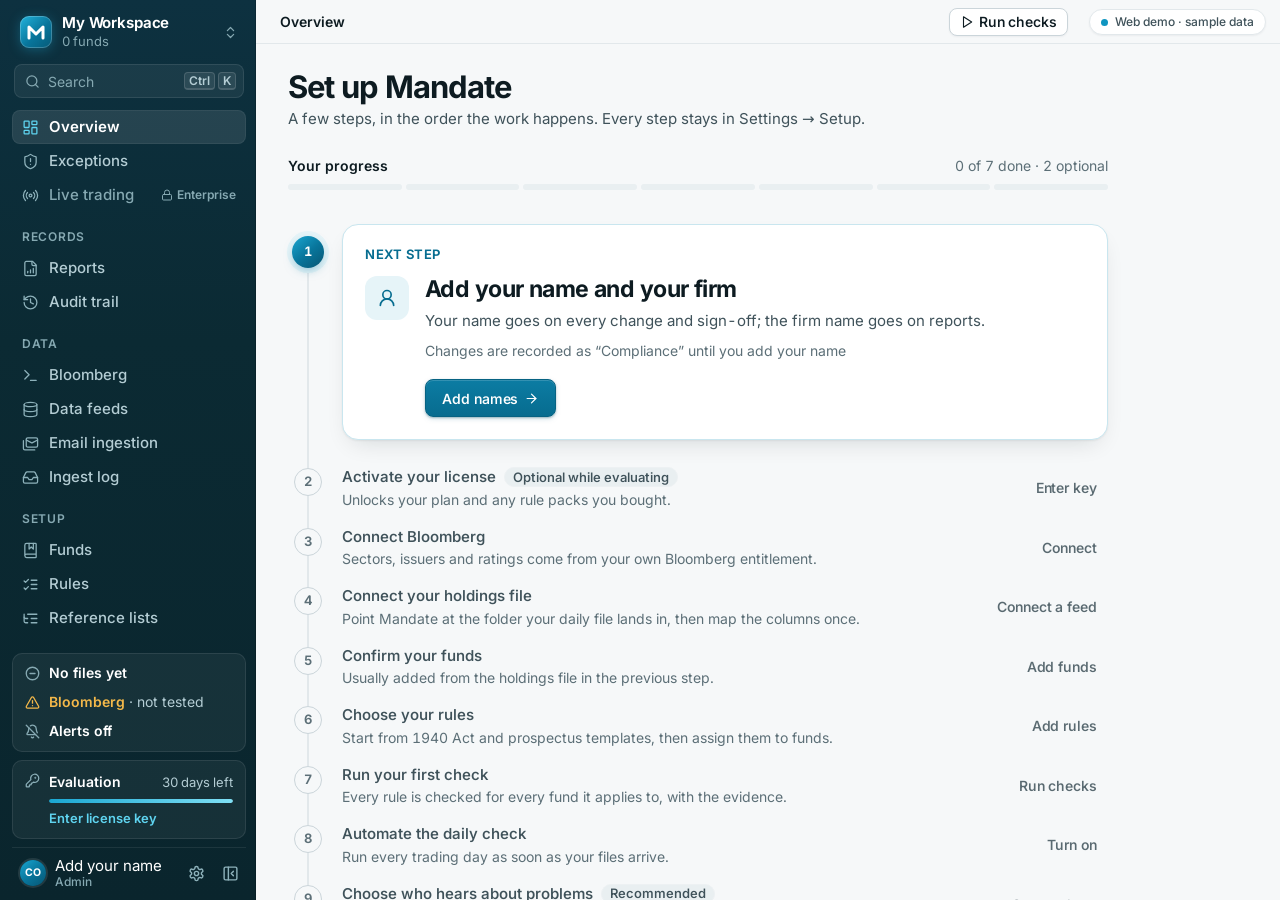
==== commit fad83c8a: "Update demos: breaches traced to purchases or drift (Active / Passive)" ====
--- a/demo/fresh/index.html
+++ b/demo/fresh/index.html
@@ -1,16 +1,15 @@
-<!doctype html>
-<html lang="en" data-theme="light">
-  <head>
-    <meta charset="UTF-8" />
-    <meta name="viewport" content="width=device-width, initial-scale=1.0" />
+<!doctype html>
+<html lang="en" data-theme="light">
+  <head>
+    <meta charset="UTF-8" />
+    <meta name="viewport" content="width=device-width, initial-scale=1.0" />
     <title>Mandate · web demo</title>
-    <meta name="robots" content="noindex, nofollow" />
-    <script src="./theme-init.js"></script>
-    <script defer src="./assets/app-eVq9u1eP.js"></script>
-    <link rel="stylesheet" href="./assets/style-BZCiLANS.css">
-  </head>
-  <body>
-    <div id="root"></div>-
-  </body>
-</html>
+    <meta name="robots" content="noindex, nofollow" />
+    <script src="./theme-init.js"></script>
+    <script defer src="./assets/app-BKEG65wb.js"></script>
+    <link rel="stylesheet" href="./assets/style-CeQolKDd.css">
+  </head>
+  <body>
+    <div id="root"></div>
+  </body>
+</html>
--- a/demo/fresh/assets/style-CeQolKDd.css
+++ b/demo/fresh/assets/style-CeQolKDd.css
@@ -0,0 +1 @@
+@font-face{font-family:Inter Variable;font-style:normal;font-display:swap;font-weight:100 900;src:url(./inter-cyrillic-ext-wght-normal-BOeWTOD4.woff2) format("woff2-variations");unicode-range:U+0460-052F,U+1C80-1C8A,U+20B4,U+2DE0-2DFF,U+A640-A69F,U+FE2E-FE2F}@font-face{font-family:Inter Variable;font-style:normal;font-display:swap;font-weight:100 900;src:url(./inter-cyrillic-wght-normal-DqGufNeO.woff2) format("woff2-variations");unicode-range:U+0301,U+0400-045F,U+0490-0491,U+04B0-04B1,U+2116}@font-face{font-family:Inter Variable;font-style:normal;font-display:swap;font-weight:100 900;src:url(./inter-greek-ext-wght-normal-DlzME5K_.woff2) format("woff2-variations");unicode-range:U+1F00-1FFF}@font-face{font-family:Inter Variable;font-style:normal;font-display:swap;font-weight:100 900;src:url(./inter-greek-wght-normal-CkhJZR-_.woff2) format("woff2-variations");unicode-range:U+0370-0377,U+037A-037F,U+0384-038A,U+038C,U+038E-03A1,U+03A3-03FF}@font-face{font-family:Inter Variable;font-style:normal;font-display:swap;font-weight:100 900;src:url(./inter-vietnamese-wght-normal-CBcvBZtf.woff2) format("woff2-variations");unicode-range:U+0102-0103,U+0110-0111,U+0128-0129,U+0168-0169,U+01A0-01A1,U+01AF-01B0,U+0300-0301,U+0303-0304,U+0308-0309,U+0323,U+0329,U+1EA0-1EF9,U+20AB}@font-face{font-family:Inter Variable;font-style:normal;font-display:swap;font-weight:100 900;src:url(./inter-latin-ext-wght-normal-DO1Apj_S.woff2) format("woff2-variations");unicode-range:U+0100-02BA,U+02BD-02C5,U+02C7-02CC,U+02CE-02D7,U+02DD-02FF,U+0304,U+0308,U+0329,U+1D00-1DBF,U+1E00-1E9F,U+1EF2-1EFF,U+2020,U+20A0-20AB,U+20AD-20C0,U+2113,U+2C60-2C7F,U+A720-A7FF}@font-face{font-family:Inter Variable;font-style:normal;font-display:swap;font-weight:100 900;src:url(./inter-latin-wght-normal-Dx4kXJAl.woff2) format("woff2-variations");unicode-range:U+0000-00FF,U+0131,U+0152-0153,U+02BB-02BC,U+02C6,U+02DA,U+02DC,U+0304,U+0308,U+0329,U+2000-206F,U+20AC,U+2122,U+2191,U+2193,U+2212,U+2215,U+FEFF,U+FFFD}@font-face{font-family:JetBrains Mono Variable;font-style:normal;font-display:swap;font-weight:100 800;src:url(./jetbrains-mono-cyrillic-ext-wght-normal-EocZY2iu.woff2) format("woff2-variations");unicode-range:U+0460-052F,U+1C80-1C88,U+20B4,U+2DE0-2DFF,U+A640-A69F,U+FE2E-FE2F}@font-face{font-family:JetBrains Mono Variable;font-style:normal;font-display:swap;font-weight:100 800;src:url(./jetbrains-mono-cyrillic-wght-normal-D73BlboJ.woff2) format("woff2-variations");unicode-range:U+0301,U+0400-045F,U+0490-0491,U+04B0-04B1,U+2116}@font-face{font-family:JetBrains Mono Variable;font-style:normal;font-display:swap;font-weight:100 800;src:url(./jetbrains-mono-greek-wght-normal-Bw9x6K1M.woff2) format("woff2-variations");unicode-range:U+0370-0377,U+037A-037F,U+0384-038A,U+038C,U+038E-03A1,U+03A3-03FF}@font-face{font-family:JetBrains Mono Variable;font-style:normal;font-display:swap;font-weight:100 800;src:url(./jetbrains-mono-vietnamese-wght-normal-Bt-aOZkq.woff2) format("woff2-variations");unicode-range:U+0102-0103,U+0110-0111,U+0128-0129,U+0168-0169,U+01A0-01A1,U+01AF-01B0,U+0300-0301,U+0303-0304,U+0308-0309,U+0323,U+0329,U+1EA0-1EF9,U+20AB}@font-face{font-family:JetBrains Mono Variable;font-style:normal;font-display:swap;font-weight:100 800;src:url(./jetbrains-mono-latin-ext-wght-normal-DBQx-q_a.woff2) format("woff2-variations");unicode-range:U+0100-02AF,U+0304,U+0308,U+0329,U+1E00-1E9F,U+1EF2-1EFF,U+2020,U+20A0-20AB,U+20AD-20C0,U+2113,U+2C60-2C7F,U+A720-A7FF}@font-face{font-family:JetBrains Mono Variable;font-style:normal;font-display:swap;font-weight:100 800;src:url(./jetbrains-mono-latin-wght-normal-B9CIFXIH.woff2) format("woff2-variations");unicode-range:U+0000-00FF,U+0131,U+0152-0153,U+02BB-02BC,U+02C6,U+02DA,U+02DC,U+0304,U+0308,U+0329,U+2000-206F,U+2074,U+20AC,U+2122,U+2191,U+2193,U+2212,U+2215,U+FEFF,U+FFFD}:root{--font-sans: "Inter Variable", "Inter", "Segoe UI Variable Text", "Segoe UI", system-ui, -apple-system, sans-serif;--font-mono: "JetBrains Mono Variable", "JetBrains Mono", "Cascadia Mono", Consolas, ui-monospace, monospace;--fs-2xs: 12px;--fs-xs: 13px;--fs-sm: 14px;--fs-base: 15px;--fs-md: 16px;--fs-lg: 18px;--fs-xl: 23px;--fs-2xl: 31px;--lh-tight: 1.2;--lh-body: 1.5;--sp-1: 4px;--sp-2: 8px;--sp-3: 12px;--sp-4: 16px;--sp-5: 20px;--sp-6: 24px;--sp-8: 32px;--sp-10: 40px;--sp-12: 48px;--r-xs: 5px;--r-sm: 8px;--r-md: 10px;--r-lg: 14px;--r-xl: 16px;--r-full: 999px;--ease: cubic-bezier(.2, 0, 0, 1);--ease-out: cubic-bezier(.16, 1, .3, 1);--t-fast: .15s;--t-med: .2s;--topbar-h: 44px;--sidebar-w: 256px;--sidebar-w-collapsed: 68px;--caption-w: max(140px, calc(100vw - env(titlebar-area-x, 0px) - env(titlebar-area-width, 100vw)) )}:root,:root[data-theme=light]{color-scheme:light;--text-inverse: #ffffff;--overlay: rgba(8, 24, 30, .38);--pass: #167145;--pass-mark: #1f9d5c;--pass-soft: #e8f6ee;--pass-line: #bfe5cd;--warning: #8a5a00;--warning-mark: #c27c00;--warning-soft: #fdf3dc;--warning-line: #f1d79c;--breach: #b42318;--breach-mark: #e0353f;--breach-soft: #fdecec;--breach-line: #f6c4c4;--breach-solid: #c42b31;--info: #475f6b;--info-mark: #6b8796;--info-soft: #edf2f5;--info-line: #d2dde3;--error: #9b2a83;--error-mark: #b8449f;--error-soft: #f8ecf5;--error-line: #e8c4df;--skipped: #63737a;--skipped-mark: #a3b1b7;--skipped-soft: #eef2f3;--skipped-line: #d9e1e4;--track-warn: repeating-linear-gradient(-45deg, rgba(194, 124, 0, .32) 0 2px, rgba(194, 124, 0, .08) 2px 5px);--track-breach: rgba(224, 53, 63, .1);--series-1: #2a78d6;--series-2: #eb6834;--series-3: #6250d6;--series-4: #e87ba4;--shadow-xs: 0 1px 2px rgba(13, 27, 33, .05);--shadow-sm: 0 1px 2px rgba(13, 27, 33, .06), 0 1px 1px rgba(13, 27, 33, .03);--shadow-card: 0 1px 2px rgba(13, 27, 33, .04), 0 4px 12px -4px rgba(13, 27, 33, .06);--shadow-raise: 0 1px 2px rgba(13, 27, 33, .06), 0 10px 24px -10px rgba(13, 27, 33, .16);--shadow-pop: 0 24px 48px -12px rgba(13, 27, 33, .26), 0 8px 16px -8px rgba(13, 27, 33, .1), 0 0 0 1px rgba(13, 27, 33, .05);--shadow-drawer: -24px 0 48px -24px rgba(13, 27, 33, .26)}:root[data-theme=dark]{color-scheme:dark;--text-inverse: #081418;--overlay: rgba(0, 0, 0, .6);--pass: #5fd39a;--pass-mark: #3fbf7f;--pass-soft: rgba(63, 191, 127, .13);--pass-line: rgba(63, 191, 127, .32);--warning: #f3b84a;--warning-mark: #e3a33a;--warning-soft: rgba(227, 163, 58, .13);--warning-line: rgba(227, 163, 58, .34);--breach: #ff8a80;--breach-mark: #f2645a;--breach-soft: rgba(242, 100, 90, .14);--breach-line: rgba(242, 100, 90, .36);--breach-solid: #c63a32;--info: #9fb4c0;--info-mark: #7f98a5;--info-soft: rgba(159, 180, 192, .11);--info-line: rgba(159, 180, 192, .28);--error: #e58ad6;--error-mark: #d36cc2;--error-soft: rgba(229, 138, 214, .12);--error-line: rgba(229, 138, 214, .32);--skipped: #82a0a8;--skipped-mark: #4e6a72;--skipped-soft: rgba(130, 160, 168, .12);--skipped-line: rgba(130, 160, 168, .26);--track-warn: repeating-linear-gradient(-45deg, rgba(227, 163, 58, .36) 0 2px, rgba(227, 163, 58, .1) 2px 5px);--track-breach: rgba(242, 100, 90, .16);--series-1: #3987e5;--series-2: #d95926;--series-3: #9085e9;--series-4: #d55181;--shadow-xs: 0 1px 1px rgba(0, 0, 0, .3);--shadow-sm: 0 1px 2px rgba(0, 0, 0, .4);--shadow-card: 0 1px 2px rgba(0, 0, 0, .35), 0 0 0 1px rgba(255, 255, 255, .02);--shadow-raise: 0 1px 2px rgba(0, 0, 0, .4), 0 12px 28px -12px rgba(0, 0, 0, .7);--shadow-pop: 0 24px 56px -12px rgba(0, 0, 0, .75), 0 0 0 1px rgba(255, 255, 255, .06);--shadow-drawer: -24px 0 48px -24px rgba(0, 0, 0, .75)}:root,:root[data-brand=harbor]{--brand: #08759b;--brand-deep: #0b2a33;--brand-bright: #0f95c0;--brand-grad: linear-gradient(140deg, #1aa7d2 0%, #08759b 52%, #075673 100%);--brand-grad-btn: linear-gradient(180deg, #0c7ca3 0%, #076c8f 100%);--bg: #f6f8f9;--surface: #ffffff;--surface-2: #f3f6f7;--surface-3: #e9eff1;--surface-sunken: #eef2f4;--border: #e2e8eb;--border-subtle: #edf1f3;--border-strong: #cbd5da;--text: #0d1b21;--text-2: #3f525a;--text-3: #5c6f77;--text-4: #5e7179;--accent: #08759b;--accent-hover: #076d90;--accent-press: #066282;--accent-soft: #e6f4f8;--accent-soft-2: #c9e6ef;--accent-text: #076d90;--accent-on: #ffffff;--accent-ring: rgba(8, 117, 155, .3);--track: #e9eff1;--chart-muted: #cbd8dc;--chart-grid: #edf1f3;--gauge-pass: #7fbfd4;--chart-brand: #b8dbe7;--scrollbar: #cbd5da;--selection: rgba(8, 117, 155, .16);--sb-bg: #0b2a33;--sb-bg-grad: linear-gradient(180deg, #0d3140 0%, #0b2a33 38%, #0a252d 100%);--sb-border: rgba(255, 255, 255, .08);--sb-text: #b4cdd4;--sb-text-strong: #ffffff;--sb-text-muted: #86a9b2;--sb-icon: #8db1ba;--sb-icon-active: #5fd4f0;--sb-hover: rgba(255, 255, 255, .06);--sb-active: rgba(255, 255, 255, .1);--sb-card: rgba(255, 255, 255, .05);--sb-card-border: rgba(255, 255, 255, .09);--sb-pass: #5fd39a;--sb-warning: #f3b84a;--sb-breach: #ff8a80;--sb-skipped: #86a9b2}:root[data-theme=dark],:root[data-brand=harbor][data-theme=dark]{--brand: #3cc0e6;--brand-bright: #3cc0e6;--brand-grad: linear-gradient(140deg, #5fd4f0 0%, #21a6d1 50%, #0b7aa2 100%);--brand-grad-btn: linear-gradient(180deg, #4ec8eb 0%, #33b6de 100%);--bg: #081418;--surface: #0e1d22;--surface-2: #12252b;--surface-3: #183036;--surface-sunken: #0b181c;--border: #1f363d;--border-subtle: #182c32;--border-strong: #2b4750;--text: #e8f1f3;--text-2: #a9c0c6;--text-3: #82a0a8;--text-4: #7b989f;--accent: #3cc0e6;--accent-hover: #5ccbec;--accent-press: #2aaed6;--accent-soft: rgba(60, 192, 230, .13);--accent-soft-2: rgba(60, 192, 230, .24);--accent-text: #7fd6ef;--accent-on: #032530;--accent-ring: rgba(60, 192, 230, .45);--track: #183036;--chart-muted: #2b4750;--chart-grid: #16292f;--gauge-pass: #2c8fae;--chart-brand: #1d4d5c;--scrollbar: #2b4750;--selection: rgba(60, 192, 230, .28);--sb-bg: #0a242c;--sb-bg-grad: linear-gradient(180deg, #0c2c36 0%, #0a242c 40%, #08202a 100%)}*,*:before,*:after{box-sizing:border-box}html,body,#root{height:100%}html{-webkit-text-size-adjust:100%;text-rendering:optimizeLegibility;-webkit-font-smoothing:antialiased;-moz-osx-font-smoothing:grayscale}body{margin:0;font-family:var(--font-sans);font-size:var(--fs-base);line-height:var(--lh-body);font-feature-settings:"tnum" 1;font-variant-numeric:tabular-nums;color:var(--text);background:var(--bg);overflow:hidden}::selection{background:var(--selection)}h1,h2,h3,h4,p,dl,dd{margin:0}h1{font-size:var(--fs-xl);font-weight:650;letter-spacing:-.025em;line-height:var(--lh-tight)}h2{font-size:var(--fs-lg);font-weight:600;letter-spacing:-.012em;line-height:var(--lh-tight)}h3{font-size:var(--fs-md);font-weight:600;letter-spacing:-.006em;line-height:var(--lh-tight)}h4{font-size:var(--fs-base);font-weight:600}a{color:var(--accent-text);text-decoration:none}a:hover{text-decoration:underline;text-underline-offset:2px}button,input,select,textarea{font:inherit;color:inherit}button{cursor:pointer}button:disabled{cursor:not-allowed}img,svg{display:block}code,kbd,.mono{font-family:var(--font-mono);font-size:.92em;font-feature-settings:normal}.code{font-variant-numeric:tabular-nums;letter-spacing:.01em;white-space:nowrap}.num,.tabular{font-variant-numeric:tabular-nums}:focus{outline:none}:focus-visible{outline:2px solid var(--accent);outline-offset:2px;border-radius:var(--r-xs)}*{scrollbar-width:thin;scrollbar-color:var(--scrollbar) transparent}::-webkit-scrollbar{width:10px;height:10px}::-webkit-scrollbar-track{background:transparent}::-webkit-scrollbar-thumb{background:var(--scrollbar);border-radius:10px;border:3px solid transparent;background-clip:content-box}::-webkit-scrollbar-thumb:hover{background-color:var(--text-4)}.muted{color:var(--text-2)}.subtle{color:var(--text-3)}.faint{color:var(--text-4)}.eyebrow{font-size:var(--fs-xs);font-weight:500;color:var(--text-3)}.small{font-size:var(--fs-sm)}.xsmall{font-size:var(--fs-xs)}.strong{font-weight:600}.right{text-align:right}.nowrap{white-space:nowrap}.truncate{overflow:hidden;text-overflow:ellipsis;white-space:nowrap;min-width:0}.row{display:flex;align-items:center;gap:var(--sp-2)}.row-3{display:flex;align-items:center;gap:var(--sp-3)}.col{display:flex;flex-direction:column;gap:var(--sp-2)}.stack-1{display:flex;flex-direction:column;gap:var(--sp-1)}.stack-3{display:flex;flex-direction:column;gap:var(--sp-3)}.stack-4{display:flex;flex-direction:column;gap:var(--sp-4)}.stack-5{display:flex;flex-direction:column;gap:var(--sp-5)}.stack-6{display:flex;flex-direction:column;gap:var(--sp-6)}.spacer{flex:1}.wrap{flex-wrap:wrap}.grow{flex:1;min-width:0}.sr-only{position:absolute;width:1px;height:1px;padding:0;margin:-1px;overflow:hidden;clip:rect(0,0,0,0);white-space:nowrap;border:0}@keyframes fade-in{0%{opacity:0}to{opacity:1}}@keyframes rise-in{0%{opacity:0;transform:translateY(4px)}to{opacity:1;transform:none}}@keyframes scale-in{0%{opacity:0;transform:translateY(6px) scale(.98)}to{opacity:1;transform:none}}@keyframes slide-in-right{0%{transform:translate(24px);opacity:0}to{transform:none;opacity:1}}@keyframes pulse-ring{0%{box-shadow:0 0 0 0 currentColor;opacity:1}70%{box-shadow:0 0 0 6px transparent}to{box-shadow:0 0 0 0 transparent}}@keyframes shimmer{0%{background-position:-400px 0}to{background-position:400px 0}}@keyframes spin{to{transform:rotate(360deg)}}@keyframes row-flash{0%{background:var(--accent-soft)}to{background:transparent}}@media (prefers-reduced-motion: reduce){*,*:before,*:after{animation-duration:.01ms!important;transition-duration:.01ms!important}}.btn{--btn-h: 32px;display:inline-flex;align-items:center;justify-content:center;gap:6px;height:var(--btn-h);padding:0 12px;border-radius:var(--r-sm);border:1px solid var(--border-strong);background:var(--surface);color:var(--text);font-size:var(--fs-sm);font-weight:550;letter-spacing:-.005em;white-space:nowrap;-webkit-user-select:none;user-select:none;box-shadow:var(--shadow-xs);transition:background var(--t-fast) var(--ease),border-color var(--t-fast) var(--ease),color var(--t-fast) var(--ease),box-shadow var(--t-fast) var(--ease),transform var(--t-fast) var(--ease)}.btn svg{width:15px;height:15px;flex:none;stroke-width:1.9}.btn:hover:not(:disabled){background:var(--surface-2)}.btn:active:not(:disabled){transform:translateY(.5px)}.btn:disabled{opacity:.5}.btn-primary{background:var(--brand-grad-btn, var(--accent));border-color:var(--accent-press);color:var(--accent-on, #fff);box-shadow:0 1px 2px #06465e47,0 2px 6px -2px #06628259,inset 0 1px #ffffff29}.btn-primary:hover:not(:disabled){background:var(--brand-grad-btn, var(--accent-hover));border-color:var(--accent-press);filter:brightness(1.07)}.btn-primary:active:not(:disabled){filter:brightness(.96)}.btn-ghost{background:transparent;border-color:transparent;box-shadow:none;color:var(--text-2)}.btn-ghost:hover:not(:disabled){background:var(--surface-3);color:var(--text)}.btn-danger{color:var(--breach)}.btn-danger:hover:not(:disabled){background:var(--breach-soft);border-color:var(--breach-line)}.btn-danger-solid{background:var(--breach-solid);border-color:var(--breach-solid);color:#fff}.btn-danger-solid:hover:not(:disabled){background:var(--breach-solid);filter:brightness(1.06)}.btn-sm{--btn-h: 28px;padding:0 10px;font-size:var(--fs-sm);gap:5px}.btn-sm svg{width:14px;height:14px}.btn-lg{--btn-h: 38px;padding:0 16px}.btn-icon{width:var(--btn-h);padding:0}.btn-block{width:100%}.btn .spin{animation:spin .9s linear infinite}.btn-link{border:0;background:none;padding:0;color:var(--accent-text);font-weight:600;display:inline-flex;align-items:center;gap:4px}.btn-link:hover{text-decoration:underline;text-underline-offset:2px}.btn-link svg{width:14px;height:14px}.field{display:flex;flex-direction:column;gap:6px;min-width:0}.field-label{font-size:var(--fs-sm);font-weight:550;color:var(--text-2);display:flex;align-items:center;gap:6px}.field-label .opt{font-weight:400;color:var(--text-4)}.field-help{font-size:var(--fs-sm);color:var(--text-3)}.field-error{font-size:var(--fs-sm);color:var(--breach)}.input,.textarea,.select-native{width:100%;height:34px;padding:0 11px;border-radius:var(--r-sm);border:1px solid var(--border-strong);background:var(--surface);color:var(--text);font-size:var(--fs-base);transition:border-color var(--t-fast) var(--ease),box-shadow var(--t-fast) var(--ease)}.input::placeholder,.textarea::placeholder{color:var(--text-4)}.input:hover,.textarea:hover,.select-native:hover{border-color:var(--text-4)}.input:focus,.textarea:focus,.select-native:focus,.input:focus-visible{outline:none;border-color:var(--accent);box-shadow:0 0 0 3px var(--accent-ring)}.input[aria-invalid=true]{border-color:var(--breach)}.input:disabled,.textarea:disabled{background:var(--surface-2);color:var(--text-3)}.input-sm{height:30px;font-size:var(--fs-sm);padding:0 8px}.input.mono,.textarea.mono{font-size:var(--fs-sm)}.textarea{height:auto;min-height:80px;padding:8px 10px;line-height:1.5;resize:vertical}.input-group{position:relative;display:flex;align-items:center}.input-group>svg{position:absolute;left:10px;width:15px;height:15px;color:var(--text-3);pointer-events:none}.input-group.has-icon>.input{padding-left:32px}.input-group>.input{flex:1}.input-suffix{position:absolute;right:10px;color:var(--text-3);font-size:var(--fs-sm);pointer-events:none}.input-group .input.has-suffix{padding-right:34px}.select-native{-webkit-appearance:none;-moz-appearance:none;appearance:none;padding-right:28px;background-image:url("icon-1.svg");background-repeat:no-repeat;background-position:right 9px center}.checkbox{display:inline-flex;align-items:center;gap:8px;cursor:pointer;-webkit-user-select:none;user-select:none}.checkbox input{-webkit-appearance:none;-moz-appearance:none;appearance:none;width:16px;height:16px;border-radius:4px;border:1px solid var(--border-strong);background:var(--surface);display:grid;place-items:center;margin:0;transition:background var(--t-fast),border-color var(--t-fast)}.checkbox input:checked{background:var(--accent);border-color:var(--accent);background-image:url("icon-2.svg");background-repeat:no-repeat;background-position:center}.checkbox input:focus-visible{outline:2px solid var(--accent-ring);outline-offset:2px}.toggle{position:relative;display:inline-flex;align-items:center;gap:10px;cursor:pointer;-webkit-user-select:none;user-select:none}.toggle-track{position:relative;width:30px;height:18px;border-radius:var(--r-full);background:var(--border-strong);transition:background var(--t-med) var(--ease);flex:none}.toggle-thumb{position:absolute;top:2px;left:2px;width:14px;height:14px;border-radius:50%;background:#fff;box-shadow:0 1px 2px #00000040;transition:transform var(--t-med) var(--ease-out)}.toggle[data-on=true] .toggle-track{background:var(--accent)}.toggle[data-on=true] .toggle-thumb{transform:translate(12px)}.toggle[data-disabled=true]{opacity:.5;cursor:not-allowed}.toggle:focus-visible{outline:none}.toggle:focus-visible .toggle-track{box-shadow:0 0 0 3px var(--accent-ring)}.segmented{display:inline-flex;padding:2px;gap:2px;background:var(--surface-3);border-radius:var(--r-sm);border:1px solid var(--border-subtle)}.segmented button{white-space:nowrap;height:28px;padding:0 12px;border:0;border-radius:6px;background:transparent;color:var(--text-2);font-size:var(--fs-sm);font-weight:550;display:inline-flex;align-items:center;gap:6px;transition:background var(--t-fast),color var(--t-fast),box-shadow var(--t-fast)}.segmented button svg{width:14px;height:14px}.segmented button:hover:not([aria-pressed=true]):not(:disabled){color:var(--text)}.segmented button[aria-pressed=true]{background:var(--surface);color:var(--text);box-shadow:var(--shadow-sm)}.segmented-block{display:flex}.segmented-block button{flex:1;justify-content:center}.tabs{display:flex;gap:4px;border-bottom:1px solid var(--border);position:relative}.tab{position:relative;height:38px;padding:0 10px;border:0;background:none;color:var(--text-3);font-weight:550;display:inline-flex;align-items:center;gap:7px;transition:color var(--t-fast)}.tab:hover,.tab[aria-selected=true]{color:var(--text)}.tab[aria-selected=true]:after{content:"";position:absolute;left:8px;right:8px;bottom:-1px;height:2px;border-radius:2px 2px 0 0;background:var(--accent)}.tab svg{width:15px;height:15px}.tab-count{min-width:18px;height:18px;padding:0 5px;border-radius:var(--r-full);background:var(--surface-3);color:var(--text-2);font-size:var(--fs-xs);font-weight:600;display:inline-grid;place-items:center;font-variant-numeric:tabular-nums}.tab[aria-selected=true] .tab-count{background:var(--accent-soft);color:var(--accent-text)}.card{background:var(--surface);border:1px solid var(--border);border-radius:var(--r-lg);box-shadow:var(--shadow-card);min-width:0}.card-pad{padding:var(--sp-5)}.card-header{display:flex;align-items:center;gap:var(--sp-3);padding:14px var(--sp-5);border-bottom:1px solid var(--border-subtle);min-height:52px}.card-header h3{font-size:var(--fs-md);font-weight:600;letter-spacing:-.01em}.card-header .card-sub{color:var(--text-3);font-size:var(--fs-sm)}.card-body{padding:var(--sp-4) var(--sp-5)}.card-footer{padding:10px var(--sp-5);border-top:1px solid var(--border-subtle);display:flex;align-items:center;gap:var(--sp-2)}.card-interactive{cursor:pointer;transition:border-color var(--t-fast) var(--ease),box-shadow var(--t-fast) var(--ease),transform var(--t-fast) var(--ease)}.card-interactive:hover{border-color:var(--border-strong);box-shadow:var(--shadow-raise);transform:translateY(-1px)}.card-interactive:active{transform:translateY(.5px)}.card-selected{border-color:var(--accent);box-shadow:0 0 0 3px var(--accent-ring)}.status-pill{display:inline-flex;align-items:center;gap:5px;height:22px;padding:0 9px 0 7px;border-radius:var(--r-full);font-size:var(--fs-xs);font-weight:600;white-space:nowrap;border:1px solid transparent;line-height:1}.status-pill svg{width:13px;height:13px;stroke-width:2.3}.status-pill.sm{height:20px;font-size:var(--fs-xs);padding:0 7px 0 5px}.status-pill.sm svg{width:12px;height:12px}.s-pass{--s: var(--pass);--s-mark: var(--pass-mark);--s-soft: var(--pass-soft);--s-line: var(--pass-line)}.s-warning{--s: var(--warning);--s-mark: var(--warning-mark);--s-soft: var(--warning-soft);--s-line: var(--warning-line)}.s-breach{--s: var(--breach);--s-mark: var(--breach-mark);--s-soft: var(--breach-soft);--s-line: var(--breach-line)}.s-info{--s: var(--info);--s-mark: var(--info-mark);--s-soft: var(--info-soft);--s-line: var(--info-line)}.s-error{--s: var(--error);--s-mark: var(--error-mark);--s-soft: var(--error-soft);--s-line: var(--error-line)}.s-skipped,.s-none{--s: var(--skipped);--s-mark: var(--skipped-mark);--s-soft: var(--skipped-soft);--s-line: var(--skipped-line)}.s-accent{--s: var(--accent-text);--s-mark: var(--accent);--s-soft: var(--accent-soft);--s-line: var(--accent-soft-2)}.status-pill{color:var(--s);background:var(--s-soft);border-color:var(--s-line)}.status-dot{display:inline-block;width:8px;height:8px;border-radius:50%;background:var(--s-mark, var(--s));flex:none;box-shadow:0 0 0 3px var(--s-soft)}.status-dot.pulse{color:var(--s);animation:pulse-ring 1.8s var(--ease) infinite}.status-icon{color:var(--s);flex:none}.status-text{color:var(--s);font-weight:600}.severity-tag{display:inline-flex;align-items:center;gap:5px;font-size:var(--fs-sm);color:var(--text-2);white-space:nowrap}.severity-tag i{width:6px;height:6px;border-radius:1.5px;transform:rotate(45deg);background:var(--text-3);display:inline-block}.severity-tag.hard i{background:var(--text)}.severity-tag.soft i{background:transparent;border:1.5px solid var(--text-2)}.severity-tag.info i{background:var(--info);border-radius:50%;transform:none}.badge{display:inline-flex;align-items:center;gap:4px;height:20px;border-radius:var(--r-full);background:var(--surface-3);color:var(--text-2);font-size:var(--fs-xs);font-weight:550;white-space:nowrap;border:1px solid var(--border-subtle);padding:0 8px}.badge svg{width:12px;height:12px}.badge-accent{background:var(--accent-soft);color:var(--accent-text);border-color:var(--accent-soft-2)}.badge-outline{background:transparent;border-color:var(--border)}.chip{display:inline-flex;align-items:center;gap:4px;height:22px;padding:0 8px;border-radius:var(--r-sm);background:var(--surface-2);border:1px solid var(--border);font-size:var(--fs-sm);font-weight:600;color:var(--text);white-space:nowrap}.chip.mono{font-family:var(--font-mono);font-size:var(--fs-xs);letter-spacing:-.01em}.chip button{border:0;background:none;padding:0;color:var(--text-3);display:grid;place-items:center;margin-right:-3px;border-radius:3px}.chip button:hover{color:var(--text);background:var(--surface-3)}.chip button svg{width:12px;height:12px}.ticker-chip{font-weight:650;font-size:var(--fs-xs);letter-spacing:.02em;height:21px;padding:0 7px;border-radius:5px;font-variant-numeric:tabular-nums;background:var(--surface-3);display:inline-flex;align-items:center;color:var(--text);flex:none}.chip-group{display:flex;flex-wrap:wrap;gap:4px}.tier-chip{display:inline-flex;align-items:center;gap:4px;height:20px;padding:0 7px;border-radius:var(--r-full);font-size:var(--fs-xs);font-weight:600;border:1px solid var(--border);color:var(--text-2);background:var(--surface)}.tier-chip.t-professional{color:var(--accent-text);border-color:var(--accent-soft-2);background:var(--accent-soft)}.tier-chip.t-enterprise{color:var(--accent-on);border-color:transparent;background:var(--brand)}.tier-chip.t-trial{color:var(--warning);border-color:var(--warning-line);background:var(--warning-soft)}.kbd{display:inline-flex;align-items:center;justify-content:center;min-width:18px;height:18px;padding:0 4px;border-radius:4px;border:1px solid var(--border-strong);border-bottom-width:2px;background:var(--surface);color:var(--text-3);font-family:var(--font-sans);font-size:var(--fs-2xs);font-weight:600;line-height:1}.table-wrap{overflow:auto;min-width:0;position:relative}.table.fixed{table-layout:fixed}.table{width:100%;border-collapse:separate;border-spacing:0;font-size:var(--fs-sm)}.table th{position:sticky;top:0;z-index:1;background:var(--surface);color:var(--text-3);font-size:var(--fs-xs);font-weight:600;text-align:left;white-space:nowrap;height:36px;padding:0 12px;border-bottom:1px solid var(--border);-webkit-user-select:none;user-select:none}.table th:first-child,.table td:first-child{padding-left:var(--sp-5)}.table th:last-child,.table td:last-child{padding-right:var(--sp-5)}.table th.sortable{cursor:pointer}.table th.sortable:hover{color:var(--text)}.table th .th-inner{display:inline-flex;align-items:center;gap:4px}.table th .th-inner svg{width:12px;height:12px;opacity:.85}.table th.num,.table td.num{text-align:right}.table th.num .th-inner{flex-direction:row-reverse}.table td{height:40px;padding:6px 12px;border-bottom:1px solid var(--border-subtle);vertical-align:middle}.table.dense td{height:34px;padding-top:4px;padding-bottom:4px}.table tbody tr{transition:background var(--t-fast)}.table tbody tr:hover{background:var(--surface-2)}.table tbody tr.clickable{cursor:pointer}.table tbody tr.selected{background:var(--accent-soft)}.table tbody tr.flash{animation:row-flash 1.6s var(--ease) both}.table tbody tr:last-child td{border-bottom:0}.table td.num{font-variant-numeric:tabular-nums;font-feature-settings:"tnum"}.table .cell-title{font-weight:600;color:var(--text)}.table .cell-sub{color:var(--text-3);font-size:var(--fs-sm)}.table tr.row-muted td{color:var(--text-3)}.table tr.row-highlight td:first-child{box-shadow:inset 2px 0 0 var(--accent)}.overlay{position:fixed;top:0;right:0;bottom:0;left:0;background:var(--overlay);z-index:100;animation:fade-in var(--t-med) var(--ease);-webkit-app-region:no-drag}.dialog-layer{position:fixed;top:0;right:0;bottom:0;left:0;z-index:101;display:grid;place-items:center;padding:var(--sp-8);-webkit-app-region:no-drag}.dialog{width:min(520px,100%);max-height:calc(100vh - 64px);display:flex;flex-direction:column;background:var(--surface);border:1px solid var(--border);border-radius:var(--r-xl);box-shadow:var(--shadow-pop);animation:scale-in var(--t-med) var(--ease-out);overflow:hidden}.dialog.lg{width:min(760px,100%)}.dialog.xl{width:min(1040px,100%)}.dialog-header{display:flex;align-items:flex-start;gap:var(--sp-3);padding:18px var(--sp-6) 14px}.dialog-header h2{font-size:var(--fs-lg);font-weight:650;letter-spacing:-.015em}.dialog-header p{margin-top:4px;color:var(--text-3);font-size:var(--fs-sm)}.dialog-body{padding:4px var(--sp-6) var(--sp-5);overflow:auto}.dialog-footer{display:flex;align-items:center;justify-content:flex-end;gap:var(--sp-2);padding:12px var(--sp-6);border-top:1px solid var(--border-subtle);background:var(--surface-2)}.drawer{position:fixed;top:0;right:0;bottom:0;width:min(560px,92vw);z-index:101;background:var(--surface);border-left:1px solid var(--border);box-shadow:var(--shadow-drawer);display:flex;flex-direction:column;animation:slide-in-right var(--t-med) var(--ease-out);-webkit-app-region:no-drag}.drawer.wide{width:min(760px,94vw)}.drawer-header{display:flex;align-items:flex-start;gap:var(--sp-3);padding:calc(var(--topbar-h) + 4px) var(--sp-6) var(--sp-4);border-bottom:1px solid var(--border-subtle)}.drawer-body{flex:1;overflow:auto;padding:var(--sp-5) var(--sp-6)}.drawer-footer{padding:12px var(--sp-6);border-top:1px solid var(--border-subtle);display:flex;gap:var(--sp-2);align-items:center}.drawer-close{position:absolute;top:calc(var(--topbar-h) + 2px);right:16px}.popover{position:fixed;z-index:120;min-width:180px;background:var(--surface);border:1px solid var(--border);border-radius:var(--r-md);box-shadow:var(--shadow-pop);padding:4px;animation:scale-in var(--t-fast) var(--ease-out);-webkit-app-region:no-drag}.menu-item{display:flex;align-items:center;gap:8px;width:100%;height:30px;padding:0 8px;border:0;border-radius:5px;background:none;color:var(--text);font-size:var(--fs-base);text-align:left}.menu-item svg{width:15px;height:15px;color:var(--text-3)}.menu-item:hover,.menu-item[data-active=true]{background:var(--surface-3)}.menu-item.danger{color:var(--breach)}.menu-item.danger svg{color:var(--breach)}.menu-sep{height:1px;background:var(--border-subtle);margin:4px -4px}.menu-label{padding:6px 8px 4px;font-size:var(--fs-xs);color:var(--text-3);font-weight:600}.combo-trigger{width:100%;height:34px;display:flex;align-items:center;gap:8px;padding:0 8px 0 10px;border:1px solid var(--border-strong);border-radius:var(--r-sm);background:var(--surface);text-align:left;font-size:var(--fs-base);transition:border-color var(--t-fast),box-shadow var(--t-fast);min-width:0}.combo-trigger:hover{border-color:var(--text-4)}.combo-trigger[aria-expanded=true]{border-color:var(--accent);box-shadow:0 0 0 3px var(--accent-ring)}.combo-trigger .placeholder{color:var(--text-4)}.combo-trigger>svg{width:14px;height:14px;color:var(--text-3);flex:none}.combo-trigger.sm{height:30px;font-size:var(--fs-sm)}.combo-pop{padding:0;display:flex;flex-direction:column;max-height:340px}.combo-search{display:flex;align-items:center;gap:8px;padding:0 10px;height:36px;border-bottom:1px solid var(--border-subtle)}.combo-search svg{width:14px;height:14px;color:var(--text-3)}.combo-search input{flex:1;border:0;background:none;height:100%;outline:none;font-size:var(--fs-base)}.combo-list{overflow:auto;padding:4px}.combo-option{display:flex;align-items:center;gap:8px;width:100%;min-height:30px;padding:4px 8px;border:0;border-radius:5px;background:none;text-align:left;font-size:var(--fs-base);color:var(--text)}.combo-option[data-active=true]{background:var(--surface-3)}.combo-option[aria-selected=true] .check{opacity:1}.combo-option .check{width:14px;height:14px;color:var(--accent);opacity:0;flex:none}.combo-option .opt-hint{margin-left:auto;color:var(--text-3);font-size:var(--fs-xs);padding-left:12px}.combo-group{padding:8px 8px 4px;font-size:var(--fs-xs);font-weight:600;color:var(--text-3)}.combo-empty{padding:16px;text-align:center;color:var(--text-3);font-size:var(--fs-sm)}.tooltip{position:fixed;z-index:200;pointer-events:none;max-width:280px;padding:6px 9px;border-radius:var(--r-sm);background:#0d1b21;color:#eef5f7;font-size:var(--fs-sm);line-height:1.45;box-shadow:0 8px 24px -6px #00000059;animation:fade-in var(--t-fast) var(--ease)}:root[data-theme=dark] .tooltip{background:#183036;border:1px solid #2b4750}.tooltip .tt-row{display:flex;justify-content:space-between;gap:16px}.tooltip .tt-label{color:#9fb4c0}.tooltip .tt-title{font-weight:600;margin-bottom:3px}.skeleton{display:block;border-radius:var(--r-xs);background:linear-gradient(90deg,var(--surface-3) 0,var(--surface-2) 40%,var(--surface-3) 80%) 0 0 / 800px 100%;animation:shimmer 1.4s linear infinite}.empty{display:flex;flex-direction:column;align-items:center;text-align:center;gap:6px;padding:var(--sp-10) var(--sp-6);color:var(--text-3)}.empty-icon{width:48px;height:48px;border-radius:14px;display:grid;place-items:center;background:linear-gradient(180deg,var(--surface),var(--accent-soft));border:1px solid var(--accent-soft-2);color:var(--accent-text);margin-bottom:8px;box-shadow:var(--shadow-card),0 0 0 6px color-mix(in srgb,var(--accent-soft) 55%,transparent)}.empty-icon svg{width:21px;height:21px}.empty h3{color:var(--text);font-size:var(--fs-md);font-weight:600;letter-spacing:-.01em}.empty p{max-width:360px;font-size:var(--fs-sm)}.empty .btn{margin-top:10px}.empty.compact{padding:var(--sp-6)}.callout{display:flex;gap:10px;padding:10px 12px;border-radius:var(--r-md);border:1px solid var(--s-line, var(--border));background:var(--s-soft, var(--surface-2));font-size:var(--fs-sm);color:var(--text-2);line-height:1.5}.callout>svg{width:16px;height:16px;color:var(--s, var(--text-3));flex:none;margin-top:1px}.callout strong{color:var(--text);font-weight:600}.toaster{position:fixed;right:16px;bottom:16px;z-index:300;display:flex;flex-direction:column;gap:8px;width:360px;pointer-events:none}.toast{pointer-events:auto;display:flex;gap:10px;padding:12px 12px 12px 14px;border-radius:var(--r-lg);background:var(--surface);border:1px solid var(--border);box-shadow:var(--shadow-pop);animation:scale-in var(--t-med) var(--ease-out)}.toast>svg{width:17px;height:17px;color:var(--s, var(--accent));flex:none;margin-top:1px}.toast-title{font-weight:600;font-size:var(--fs-base)}.toast-msg{color:var(--text-2);font-size:var(--fs-sm);margin-top:2px}.toast-close{margin-left:auto;align-self:flex-start}.meter{height:6px;border-radius:var(--r-full);background:var(--track);overflow:hidden}.meter>span{display:block;height:100%;border-radius:inherit;background:var(--accent);transition:width var(--t-med) var(--ease-out)}.meter.warn>span{background:var(--warning-mark)}.meter.full>span{background:var(--breach-mark)}.stacked-bar{display:flex;height:6px;border-radius:var(--r-full);overflow:hidden;background:var(--track);gap:1.5px}.stacked-bar>span{display:block;height:100%;min-width:2px}.spinner{width:16px;height:16px;border-radius:50%;border:2px solid var(--border-strong);border-top-color:var(--accent);animation:spin .8s linear infinite}.kv{display:grid;grid-template-columns:max-content 1fr;column-gap:var(--sp-6);row-gap:10px;font-size:var(--fs-base)}.kv dt{color:var(--text-3)}.kv dd{margin:0;color:var(--text);min-width:0}.divider{height:1px;background:var(--border-subtle);border:0;margin:var(--sp-4) 0}.avatar{width:26px;height:26px;border-radius:50%;display:grid;place-items:center;font-size:var(--fs-2xs);font-weight:650;color:#fff;flex:none;letter-spacing:.02em}.avatar.sm{width:22px;height:22px;font-size:var(--fs-2xs)}.dropzone{border:1.5px dashed var(--border-strong);border-radius:var(--r-lg);padding:var(--sp-10) var(--sp-6);display:flex;flex-direction:column;align-items:center;gap:8px;text-align:center;color:var(--text-3);background:var(--surface-2);transition:border-color var(--t-fast),background var(--t-fast);cursor:pointer}.dropzone:hover,.dropzone[data-over=true]{border-color:var(--accent);background:var(--accent-soft)}.dropzone-icon{width:44px;height:44px;border-radius:var(--r-md);display:grid;place-items:center;background:var(--surface);border:1px solid var(--border);color:var(--accent-text);box-shadow:var(--shadow-xs)}.dropzone h3{color:var(--text);font-size:var(--fs-base)}.seg-count{font-variant-numeric:tabular-nums;color:var(--text-3);font-weight:600;margin-left:2px}.drawer:focus,.dialog:focus,[role=menu]:focus{outline:none}.guard-off{display:inline-flex;cursor:not-allowed}.guard-off>*{pointer-events:none}@keyframes done-pop{0%{transform:scale(.4);opacity:0}60%{transform:scale(1.12);opacity:1}to{transform:scale(1)}}@keyframes done-draw{0%{stroke-dashoffset:22}to{stroke-dashoffset:0}}@keyframes step-in{0%{opacity:0;transform:translateY(6px)}to{opacity:1;transform:none}}@keyframes indeterminate-slide{0%{transform:translate(-100%)}to{transform:translate(260%)}}.done-check{display:inline-grid;place-items:center;flex:none;border-radius:50%;background:var(--brand-grad);box-shadow:0 2px 6px -2px #08759b80}.done-check svg{width:62%;height:62%;fill:none;stroke:#fff;stroke-width:2.6;stroke-linecap:round;stroke-linejoin:round;stroke-dasharray:22;stroke-dashoffset:0}:root[data-theme=dark] .done-check svg{stroke:var(--accent-on)}.done-check.animate{animation:done-pop .36s var(--ease-out) both}.done-check.animate svg{animation:done-draw .32s .14s var(--ease-out) both}.seg-progress{display:flex;gap:4px;width:100%}.seg-progress-part{flex:1;height:6px;border-radius:var(--r-full);background:var(--track);position:relative;overflow:hidden}.seg-progress-part:after{content:"";position:absolute;top:0;right:0;bottom:0;left:0;border-radius:inherit;background:var(--brand-grad);transform:scaleX(0);transform-origin:left;transition:transform var(--t-med) var(--ease-out)}.seg-progress-part.on:after{transform:scaleX(1)}.indeterminate{display:block;height:3px;border-radius:3px;background:var(--track);overflow:hidden;position:relative}.indeterminate:after{content:"";position:absolute;top:0;right:0;bottom:0;left:0;width:40%;border-radius:inherit;background:var(--brand-grad);animation:indeterminate-slide 1.3s cubic-bezier(.5,0,.5,1) infinite}.step-in{animation:step-in var(--t-med) var(--ease-out) both}.empty.large{padding:64px var(--sp-6) 72px;gap:8px}.empty.large .empty-icon{width:56px;height:56px;border-radius:16px;margin-bottom:12px}.empty.large .empty-icon svg{width:24px;height:24px}.empty.large h3{font-size:var(--fs-lg);font-weight:650;letter-spacing:-.015em}.empty.large p{max-width:440px;font-size:var(--fs-base);color:var(--text-2)}.empty.large .btn{margin-top:14px}.more-options{border-top:1px solid var(--border-subtle);padding-top:4px}.more-options-toggle{display:inline-flex;align-items:center;gap:6px;border:0;background:none;padding:8px 0;color:var(--text-2);font:inherit;font-size:var(--fs-sm);font-weight:550;cursor:pointer}.more-options-toggle:hover{color:var(--text)}.more-options-toggle svg{width:15px;height:15px;color:var(--text-3);transition:transform var(--t-med) var(--ease)}.more-options.open .more-options-toggle svg{transform:rotate(90deg)}.more-options-hint{color:var(--text-3);font-weight:400}.more-options-body{display:flex;flex-direction:column;gap:var(--sp-4);padding:8px 0 4px}.app{display:grid;grid-template-columns:var(--sidebar-w) minmax(0,1fr);height:100vh;background:var(--bg);transition:grid-template-columns var(--t-med) var(--ease-out)}.app[data-collapsed=true]{grid-template-columns:var(--sidebar-w-collapsed) minmax(0,1fr)}.sidebar{display:flex;flex-direction:column;min-height:0;background:var(--sb-bg-grad, var(--sb-bg));color:var(--sb-text);overflow:hidden;padding:0 10px 10px 12px;box-shadow:inset -1px 0 #0000002e}.sidebar .s-pass{--s: var(--sb-pass)}.sidebar .s-warning{--s: var(--sb-warning)}.sidebar .s-breach{--s: var(--sb-breach)}.sidebar .s-skipped,.sidebar .s-none{--s: var(--sb-skipped)}.sidebar-head{height:calc(var(--topbar-h) + 12px);display:flex;align-items:center;-webkit-app-region:drag;flex:none;padding-top:8px}.sidebar-head>*{-webkit-app-region:no-drag}.brand-mark{width:24px;height:24px;flex:none}.workspace-switch{display:flex;align-items:center;gap:10px;width:100%;padding:6px 8px;border-radius:var(--r-md);min-width:0;color:var(--sb-text-strong);text-decoration:none!important;transition:background var(--t-fast) var(--ease)}.workspace-switch:hover{background:var(--sb-hover)}.workspace-switch .brand-mark{width:32px;height:32px;filter:drop-shadow(0 2px 6px rgba(26,167,210,.35))}.workspace-text{display:flex;flex-direction:column;min-width:0;flex:1}.workspace-name{font-size:var(--fs-base);font-weight:650;letter-spacing:-.01em;line-height:1.25;color:var(--sb-text-strong)}.workspace-sub{font-size:var(--fs-xs);color:var(--sb-text-muted);line-height:1.35}.workspace-chev{width:15px;height:15px;color:var(--sb-text-muted);flex:none}.sb-search{display:flex;align-items:center;gap:8px;height:34px;margin:8px 2px;padding:0 7px 0 10px;border-radius:var(--r-sm);border:1px solid var(--sb-card-border);background:#ffffff0f;color:var(--sb-text-muted);font-size:var(--fs-sm);flex:none;width:calc(100% - 4px);transition:background var(--t-fast) var(--ease),border-color var(--t-fast) var(--ease)}.sb-search:hover{background:#ffffff17;border-color:#ffffff29;color:var(--sb-text)}.sb-search>svg{width:15px;height:15px;flex:none}.sb-search .sb-search-label{flex:1;text-align:left}.sb-search .kbds{display:flex;gap:3px}.sidebar .kbd{background:#ffffff14;border-color:#ffffff24;color:var(--sb-text)}.sidebar-nav{flex:1;overflow-y:auto;overflow-x:hidden;padding:4px 4px 10px;margin:0 -4px;scrollbar-width:none}.sidebar-nav::-webkit-scrollbar{display:none}.nav-group+.nav-group{margin-top:16px}.nav-group-label{padding:0 10px 5px;font-size:var(--fs-2xs);font-weight:600;letter-spacing:.06em;text-transform:uppercase;color:var(--sb-text-muted);white-space:nowrap}.nav-item{position:relative;display:flex;align-items:center;gap:10px;height:34px;padding:0 10px;border-radius:var(--r-sm);color:var(--sb-text);font-weight:500;font-size:var(--fs-base);white-space:nowrap;transition:background var(--t-fast) var(--ease),color var(--t-fast) var(--ease);text-decoration:none!important;border:0;background:none;width:100%;text-align:left}.nav-item>svg{width:17px;height:17px;flex:none;stroke-width:1.8;color:var(--sb-icon);transition:color var(--t-fast) var(--ease)}.nav-item:hover{background:var(--sb-hover);color:var(--sb-text-strong)}.nav-item:hover>svg{color:var(--sb-text-strong)}.nav-item.active{background:var(--sb-active);color:var(--sb-text-strong);font-weight:600;box-shadow:inset 0 0 0 1px #ffffff0f}.nav-item.active:before{content:"";position:absolute;left:-12px;top:7px;bottom:7px;width:3px;border-radius:0 3px 3px 0;background:linear-gradient(180deg,#7fe0f5,#1aa7d2)}.nav-item.active>svg{color:var(--sb-icon-active)}.nav-item.nav-locked{color:var(--sb-text-muted)}.nav-item .nav-label{flex:1;overflow:hidden;text-overflow:ellipsis}.nav-tier{display:inline-flex;align-items:center;gap:4px;font-size:var(--fs-2xs);font-weight:600;color:var(--sb-text-muted)}.nav-lock{width:12px!important;height:12px!important;color:var(--sb-text-muted)!important}.nav-badge{min-width:20px;height:20px;padding:0 6px;border-radius:var(--r-full);background:var(--breach-solid);color:#fff;font-size:var(--fs-2xs);font-weight:700;display:inline-grid;place-items:center;font-variant-numeric:tabular-nums;box-shadow:0 0 0 2px #c42b3140}.sidebar-foot{display:flex;flex-direction:column;gap:8px;flex:none;padding-top:8px}.update-pill{display:flex;align-items:center;gap:8px;padding:8px 10px;border-radius:var(--r-md);border:1px solid rgba(95,212,240,.3);background:#5fd4f01a;color:var(--sb-text-strong);font-size:var(--fs-sm);font-weight:600;width:100%;text-align:left}.update-pill svg{width:15px;height:15px;flex:none;color:var(--sb-icon-active)}.sb-status{display:flex;flex-direction:column;padding:5px;border-radius:var(--r-md);border:1px solid var(--sb-card-border);background:var(--sb-card)}.sb-status-row{display:flex;align-items:center;gap:9px;width:100%;min-height:29px;padding:3px 7px;border:0;border-radius:7px;background:none;text-align:left;font-size:var(--fs-sm);color:var(--sb-text);line-height:1.3;transition:background var(--t-fast) var(--ease)}.sb-status-row:hover{background:var(--sb-hover)}.sb-status-icon{display:grid;place-items:center;flex:none;color:var(--s)}.sb-status-icon svg{width:15px;height:15px;stroke-width:2.1}.sb-status-text{min-width:0;overflow:hidden;text-overflow:ellipsis;white-space:nowrap}.sb-status-text strong{font-weight:600;color:var(--sb-text-strong)}.sb-status-row.s-breach strong,.sb-status-row.s-warning strong{color:var(--s)}.sb-plan{display:flex;align-items:flex-start;gap:9px;width:100%;padding:10px 12px;border-radius:var(--r-md);border:1px solid var(--sb-card-border);background:var(--sb-card);text-align:left;color:var(--sb-text);font-size:var(--fs-sm);transition:background var(--t-fast) var(--ease),border-color var(--t-fast) var(--ease)}.sb-plan:hover{background:#ffffff14;border-color:#ffffff29}.sb-plan.s-warning,.sb-plan.s-breach{border-color:color-mix(in srgb,var(--s) 45%,transparent);background:color-mix(in srgb,var(--s) 12%,transparent)}.sb-plan-icon{display:grid;place-items:center;height:19px;color:var(--sb-icon);flex:none}.sb-plan.s-warning .sb-plan-icon,.sb-plan.s-breach .sb-plan-icon{color:var(--s)}.sb-plan-icon svg{width:15px;height:15px}.sb-plan-body{display:flex;flex-direction:column;gap:6px;min-width:0;flex:1}.sb-plan-top{display:flex;align-items:baseline;gap:8px;min-width:0}.sb-plan-top strong{font-weight:600;color:var(--sb-text-strong);white-space:nowrap}.sb-plan-detail{margin-left:auto;color:var(--sb-text);font-size:var(--fs-xs);white-space:nowrap;overflow:hidden;text-overflow:ellipsis;font-variant-numeric:tabular-nums}.sb-plan-meter{display:block;height:4px;border-radius:2px;background:#ffffff1f;overflow:hidden}.sb-plan-meter>span{display:block;height:100%;border-radius:2px;background:linear-gradient(90deg,#1aa7d2,#7fe0f5)}.sb-plan.s-warning .sb-plan-meter>span{background:var(--sb-warning)}.sb-plan-cta{color:var(--sb-icon-active);font-weight:600;font-size:var(--fs-xs)}.sb-user{display:flex;align-items:center;gap:2px;padding:8px 0 0 2px;border-top:1px solid var(--sb-border)}.sb-user-link{display:flex;align-items:center;gap:9px;min-width:0;flex:1;height:34px;padding:0 6px;border-radius:var(--r-sm);color:var(--sb-text-strong);font-weight:600;font-size:var(--fs-sm);text-decoration:none!important;transition:background var(--t-fast) var(--ease)}.sb-user-link:hover{background:var(--sb-hover)}.sb-avatar{width:26px;height:26px;border-radius:50%;display:grid;place-items:center;flex:none;background:var(--brand-grad);color:#fff;font-size:10.5px;font-weight:700;letter-spacing:.02em;box-shadow:0 0 0 2px #ffffff1a}.sb-icon-btn{width:32px;height:32px;display:grid;place-items:center;border:0;border-radius:var(--r-sm);background:none;color:var(--sb-icon);flex:none;transition:background var(--t-fast) var(--ease),color var(--t-fast) var(--ease)}.sb-icon-btn:hover,.sb-icon-btn.active{background:var(--sb-hover);color:var(--sb-text-strong)}.sb-icon-btn svg{width:17px;height:17px}.sidebar :focus-visible{outline-color:var(--sb-icon-active)}@media (max-height: 860px){.nav-item{height:30px}.nav-group+.nav-group{margin-top:10px}.sb-search{height:32px;margin-top:6px;margin-bottom:6px}.sb-status-row{min-height:25px;padding-top:2px;padding-bottom:2px}.sb-plan{padding-top:7px;padding-bottom:7px}.sidebar-head{height:calc(var(--topbar-h) + 6px);padding-top:4px}}.app[data-collapsed=true] .sidebar{padding:0 8px 10px}.app[data-collapsed=true] .workspace-text,.app[data-collapsed=true] .workspace-chev,.app[data-collapsed=true] .nav-label,.app[data-collapsed=true] .nav-group-label,.app[data-collapsed=true] .nav-tier-label,.app[data-collapsed=true] .sb-search-label,.app[data-collapsed=true] .sb-search .kbds,.app[data-collapsed=true] .sb-status-text,.app[data-collapsed=true] .sb-plan-body,.app[data-collapsed=true] .sb-user-name,.app[data-collapsed=true] .update-pill span{display:none}.app[data-collapsed=true] .workspace-switch,.app[data-collapsed=true] .nav-item,.app[data-collapsed=true] .sb-search,.app[data-collapsed=true] .sb-status-row,.app[data-collapsed=true] .sb-plan,.app[data-collapsed=true] .update-pill{justify-content:center;padding-left:0;padding-right:0}.app[data-collapsed=true] .nav-item.active:before{left:-8px}.app[data-collapsed=true] .sb-search{width:100%;margin-left:0;margin-right:0}.app[data-collapsed=true] .nav-tier{position:absolute;right:4px;bottom:4px}.app[data-collapsed=true] .nav-group+.nav-group{margin-top:8px;padding-top:8px;border-top:1px solid var(--sb-border)}.app[data-collapsed=true] .nav-badge{position:absolute;top:1px;right:1px;min-width:16px;height:16px;padding:0 4px;font-size:10px}.app[data-collapsed=true] .sb-status{padding:4px 2px}.app[data-collapsed=true] .sb-user{flex-direction:column;gap:4px;padding-left:0}.app[data-collapsed=true] .sb-user-link{justify-content:center;padding:0}.main{display:flex;flex-direction:column;min-width:0;min-height:0;background:var(--bg)}.topbar{height:var(--topbar-h);display:flex;align-items:center;gap:var(--sp-3);padding:0 calc(var(--caption-w) + 8px) 0 var(--sp-6);background:var(--bg);border-bottom:1px solid var(--border);-webkit-app-region:drag;flex:none}.topbar button,.topbar a,.topbar input,.topbar .no-drag{-webkit-app-region:no-drag}.crumbs{display:flex;align-items:center;gap:6px;font-size:var(--fs-sm);min-width:0}.crumbs a,.crumbs span{color:var(--text-3);white-space:nowrap}.crumbs a:hover{color:var(--text);text-decoration:none}.crumbs .current{color:var(--text);font-weight:600;overflow:hidden;text-overflow:ellipsis}.crumbs svg{width:14px;height:14px;color:var(--text-4);flex:none}.sheet{flex:1;min-height:0;display:flex;flex-direction:column;background:var(--bg);position:relative}.license-banner{display:flex;align-items:center;gap:10px;padding:9px var(--sp-6);font-size:var(--fs-sm);border-bottom:1px solid var(--s-line);background:var(--s-soft);color:var(--text);flex:none}.license-banner>svg{width:16px;height:16px;color:var(--s);flex:none}.license-banner .btn{margin-left:auto}.content{flex:1;min-height:0;overflow:auto;position:relative}.page{max-width:1440px;margin:0 auto;padding:26px var(--sp-8) var(--sp-12);animation:rise-in var(--t-med) var(--ease-out)}.page.full{max-width:none}.page.fill{padding:0;height:100%;max-width:none}.page-header{display:flex;align-items:flex-end;gap:var(--sp-4);margin-bottom:var(--sp-6);min-height:40px}.page-header h1{font-size:27px;font-weight:700;letter-spacing:-.028em;line-height:1.15}.page-header .page-title{display:flex;flex-direction:column;gap:4px;min-width:0}.page-header p{color:var(--text-2);font-size:var(--fs-base)}.page-actions{margin-left:auto;display:flex;gap:var(--sp-2);align-items:center}.toolbar{display:flex;align-items:center;gap:var(--sp-2);padding:10px var(--sp-5);border-bottom:1px solid var(--border-subtle)}.grid-2{display:grid;grid-template-columns:repeat(2,minmax(0,1fr));gap:var(--sp-4)}.grid-3{display:grid;grid-template-columns:repeat(3,minmax(0,1fr));gap:var(--sp-4)}.grid-main-side{display:grid;grid-template-columns:minmax(0,1fr) 360px;gap:var(--sp-4);align-items:start}@media (max-width: 1240px){.grid-main-side{grid-template-columns:minmax(0,1fr) 320px}.page{padding-left:var(--sp-6);padding-right:var(--sp-6)}}.section-title{display:flex;align-items:center;gap:var(--sp-2);margin-bottom:var(--sp-3)}.section-title h2,.section-title h3{font-size:var(--fs-md);font-weight:600;letter-spacing:-.01em}.section-title .spacer+*{margin-left:auto}.palette-layer{position:fixed;top:0;right:0;bottom:0;left:0;z-index:150;display:flex;justify-content:center;align-items:flex-start;padding-top:14vh;-webkit-app-region:no-drag}.palette{width:min(620px,92vw);background:var(--surface);border:1px solid var(--border);border-radius:var(--r-lg);box-shadow:var(--shadow-pop);overflow:hidden;animation:scale-in var(--t-med) var(--ease-out)}.palette-input{display:flex;align-items:center;gap:10px;padding:0 16px;height:52px;border-bottom:1px solid var(--border-subtle)}.palette-input svg{width:18px;height:18px;color:var(--text-3)}.palette-input input{flex:1;height:100%;border:0;background:none;outline:none;font-size:var(--fs-md)}.palette-list{max-height:380px;overflow:auto;padding:6px}.palette-item{display:flex;align-items:center;gap:10px;width:100%;height:38px;padding:0 10px;border:0;border-radius:var(--r-sm);background:none;text-align:left;color:var(--text)}.palette-item>svg{width:16px;height:16px;color:var(--text-3);flex:none}.palette-item[data-active=true]{background:var(--surface-3)}.palette-item[data-active=true]>svg{color:var(--accent)}.palette-item .hint{margin-left:auto;font-size:var(--fs-sm);color:var(--text-3)}.palette-foot{display:flex;gap:14px;padding:8px 14px;border-top:1px solid var(--border-subtle);background:var(--surface-2);font-size:var(--fs-xs);color:var(--text-3)}.palette-foot span{display:inline-flex;align-items:center;gap:5px}.boot{height:100vh;display:grid;place-items:center;background:var(--bg);-webkit-app-region:drag}.boot-inner{display:flex;flex-direction:column;align-items:center;gap:14px;color:var(--text-3);text-align:center;max-width:420px;-webkit-app-region:no-drag}.boot-inner .brand-mark{width:40px;height:40px}.sb-user-link{border:0;background:none;text-align:left;cursor:pointer;font:inherit}.sb-user-text{display:flex;flex-direction:column;min-width:0;line-height:1.15}.sb-user-role{color:var(--sb-text-muted);font-size:var(--fs-2xs);font-weight:500}.app[data-collapsed=true] .sb-user-text{display:none}.user-menu{min-width:240px;max-width:300px;padding:4px}.user-menu-head{display:flex;align-items:center;gap:10px;padding:8px 8px 6px}.tabs-flush{border-bottom:0}.clamp-1,.clamp-2{display:-webkit-box;-webkit-box-orient:vertical;overflow:hidden}.clamp-1{-webkit-line-clamp:1}.clamp-2{-webkit-line-clamp:2}.spin-slow{animation:spin 1.4s linear infinite}.range{flex:1;accent-color:var(--accent);height:4px}.subtle-panel{padding:14px 16px;border-radius:var(--r-md);background:var(--surface-2);border:1px solid var(--border-subtle)}.danger-zone{border-color:var(--breach-line)}.filter-chips{display:flex;flex-wrap:wrap;gap:6px;margin-bottom:var(--sp-4)}.filter-chip{display:inline-flex;align-items:center;gap:6px;height:26px;padding:0 10px;border-radius:var(--r-full);border:1px solid var(--border);background:var(--surface);color:var(--text-2);font-size:var(--fs-sm);font-weight:600;transition:all var(--t-fast)}.filter-chip .num{color:var(--text-4);font-size:var(--fs-xs)}.filter-chip:hover{border-color:var(--border-strong);color:var(--text)}.filter-chip.active{background:var(--text);border-color:var(--text);color:var(--surface)}.filter-chip.active .num{color:var(--text-4)}.rule-type-icon{width:30px;height:30px;border-radius:var(--r-sm);display:grid;place-items:center;background:var(--accent-soft);color:var(--accent-text);flex:none}.rule-type-icon svg{width:16px;height:16px}.rule-type-icon.sm{width:22px;height:22px;border-radius:5px}.rule-type-icon.sm svg{width:13px;height:13px}.feed-icon{width:32px;height:32px;border-radius:var(--r-sm);display:grid;place-items:center;background:var(--surface-2);border:1px solid var(--border);color:var(--text-2);flex:none}.feed-icon svg{width:16px;height:16px}.feed-icon.sm{width:26px;height:26px}.feed-icon.sm svg{width:14px;height:14px}.page.ov{max-width:1400px;padding-top:26px}.ov-head{display:flex;align-items:flex-end;gap:var(--sp-4);margin-bottom:20px}.ov-head-text{display:flex;flex-direction:column;gap:4px;min-width:0;margin-right:auto}.ov-head h1{font-size:var(--fs-2xl);font-weight:700;letter-spacing:-.032em;line-height:1.1}.ov-head p{color:var(--text-2);max-width:820px}.schedule-line{display:inline-flex;align-items:center;gap:7px;font-size:var(--fs-sm);color:var(--text-2);white-space:nowrap;text-decoration:none!important;padding-bottom:2px}a.schedule-line:hover{color:var(--text)}.schedule-line>svg{width:15px;height:15px;color:var(--text-3);flex:none}.schedule-line .btn{margin-left:2px}.today-strip{display:grid;grid-template-columns:repeat(4,minmax(0,1fr));margin-bottom:22px;padding:2px 0}.ps{display:flex;align-items:center;gap:11px;min-width:0;padding-right:16px}.ps+.ps{border-left:1px solid var(--border);padding-left:18px}.ps-dot{width:34px;height:34px;border-radius:50%;display:grid;place-items:center;flex:none;background:var(--surface);border:1.5px solid var(--border-strong);color:var(--text-3);font-weight:650;font-size:var(--fs-sm);transition:box-shadow var(--t-med) var(--ease),background var(--t-med) var(--ease)}.ps-dot svg{width:16px;height:16px}.ps-dot.on{background:var(--s-soft);border-color:var(--s-line);color:var(--s)}.ps-dot.next{background:var(--brand-grad);border-color:transparent;color:#fff;box-shadow:0 4px 12px -4px #08759b8c,0 0 0 4px var(--accent-soft)}.ps.current .ps-dot.on{box-shadow:0 0 0 4px var(--s-soft)}.ps.current .ps-label{color:var(--text-2)}.ps-text{display:flex;flex-direction:column;min-width:0}.ps-label{font-size:var(--fs-xs);font-weight:550;color:var(--text-3);line-height:1.3}.ps-value{font-weight:600;letter-spacing:-.01em;color:var(--text);white-space:nowrap;overflow:hidden;text-overflow:ellipsis;line-height:1.35}.ov-grid{display:grid;grid-template-columns:minmax(0,1.55fr) minmax(340px,1fr);gap:20px;align-items:start;margin-bottom:var(--sp-6)}.ov-side{display:flex;flex-direction:column;gap:20px;min-width:0}.ov-panel{overflow:hidden}.ov-pad{padding:4px 18px 16px}.todo-card .card-header{border-bottom:0;padding-bottom:8px}.todo-count{min-width:24px;height:21px;padding:0 8px;border-radius:var(--r-full);border:1px solid var(--accent-soft-2);background:var(--accent-soft);color:var(--accent-text);font-size:var(--fs-xs);font-weight:650;display:inline-grid;place-items:center}.todo-list{list-style:none;margin:0;padding:0}.todo{display:grid;grid-template-columns:36px minmax(0,1fr) auto;gap:14px;align-items:start;padding:14px 18px;border-top:1px solid var(--border-subtle);transition:background var(--t-fast)}.todo.clickable{cursor:pointer}.todo.clickable:hover{background:var(--surface-2)}.todo-icon{width:36px;height:36px;border-radius:10px;display:grid;place-items:center;background:var(--surface-3);color:var(--text-2)}.todo-icon svg{width:18px;height:18px}.todo-icon.t-breach{background:var(--breach-soft);color:var(--breach)}.todo-icon.t-warning{background:var(--warning-soft);color:var(--warning)}.todo-icon.t-accent{background:var(--accent-soft);color:var(--accent-text)}.todo-body{min-width:0}.todo-title{display:flex;align-items:baseline;gap:8px;min-width:0;font-size:var(--fs-md);font-weight:600;letter-spacing:-.01em;line-height:1.35}.todo-title-text{min-width:0;overflow:hidden;text-overflow:ellipsis;white-space:nowrap}.todo-ticker{font-variant-numeric:tabular-nums}.todo-tag{flex:none;font-size:var(--fs-xs);font-weight:600;padding:1px 9px;border-radius:var(--r-full);letter-spacing:0;white-space:nowrap;background:var(--surface-3);color:var(--text-2);border:1px solid var(--border-subtle)}.todo-tag.t-breach{background:var(--breach-soft);color:var(--breach);border-color:transparent}.todo-tag.t-warning{background:var(--warning-soft);color:var(--warning);border-color:transparent}.todo-tag.t-accent{background:var(--accent-soft);color:var(--accent-text);border-color:transparent}.todo-desc{margin-top:3px;font-size:var(--fs-sm);color:var(--text-2);line-height:1.45}.todo-desc .status-text{font-weight:650}.todo-meta{margin-top:3px;font-size:var(--fs-xs);color:var(--text-3);display:-webkit-box;-webkit-box-orient:vertical;-webkit-line-clamp:1;overflow:hidden}.todo-actions{display:flex;align-items:center;gap:4px;padding-top:1px;cursor:default}.todo-open{width:26px;height:28px;display:grid;place-items:center;color:var(--text-3);border-radius:var(--r-sm)}.todo-open:hover{color:var(--text);background:var(--surface-3)}.todo-open svg{width:17px;height:17px}.todo-foot{display:flex;align-items:center;gap:12px;padding:10px 18px;border-top:1px solid var(--border-subtle)}.todo-empty{display:flex;align-items:center;gap:12px;padding:18px 18px 22px;border-top:1px solid var(--border-subtle)}.todo-empty>svg{width:22px;height:22px;color:var(--pass);flex:none}.near-list{display:flex;flex-direction:column}.near-row{display:flex;flex-direction:column;gap:3px;width:100%;padding:10px 18px;border:0;border-top:1px solid var(--border-subtle);background:none;color:inherit;text-align:left;transition:background var(--t-fast) var(--ease)}.near-row:hover{background:var(--surface-2)}.near-top{display:flex;align-items:center;gap:8px;min-width:0}.near-rule{flex:1;color:var(--text);font-size:var(--fs-sm);font-weight:500}.near-bottom{display:flex;align-items:baseline;flex-wrap:wrap;gap:4px 12px;font-size:var(--fs-sm);color:var(--text-2);padding-left:1px}.near-value{font-weight:650;color:var(--text)}.near-limit{color:var(--text-2)}.near-room{color:var(--text-3)}.todo-sep{margin:0 7px;color:var(--text-4)}.todo-state{color:var(--text-2);font-weight:550}.todo-state.open{color:var(--warning)}.subtle-link{color:var(--text-3);font-weight:500}.subtle-link:hover{color:var(--text)}.ov-funds{display:flex;flex-direction:column}.ov-fund{display:grid;grid-template-columns:18px 46px minmax(0,1fr) auto auto;align-items:center;gap:10px;min-height:44px;padding:6px 18px;border:0;border-top:1px solid var(--border-subtle);background:none;color:inherit;text-align:left;transition:background var(--t-fast)}.ov-fund:hover{background:var(--surface-2)}.ov-fund-ticker{font-weight:650;font-size:var(--fs-sm);letter-spacing:.01em;color:var(--text);font-variant-numeric:tabular-nums}.ov-fund-name{color:var(--text-2);font-size:var(--fs-sm)}.ov-fund-nav{text-align:right;color:var(--text-3);font-size:var(--fs-sm)}.ov-fund-status{display:inline-flex;align-items:center;gap:5px;justify-content:center;height:22px;padding:0 9px;border-radius:var(--r-full);background:var(--s-soft);font-size:var(--fs-xs);font-weight:600;color:var(--s);white-space:nowrap}.ov-fund-status svg{display:none}.ov-sub-head{display:flex;align-items:baseline;gap:8px;padding:14px 18px 4px;border-top:1px solid var(--border-subtle)}.ov-sub-head h4{font-size:var(--fs-md);font-weight:600;letter-spacing:-.01em}.ov-watchlist{display:flex;flex-direction:column;padding:0 6px 8px}.ov-watch{display:flex;flex-direction:column;gap:6px;width:100%;border:0;background:none;color:inherit;text-align:left;border-radius:var(--r-md);padding:8px 12px;transition:background var(--t-fast)}.ov-watch:hover{background:var(--surface-2)}.ov-watch-top{display:flex;align-items:baseline;gap:8px;min-width:0;font-size:var(--fs-sm)}.ov-watch-rule{color:var(--text-2)}.ov-watch-left{margin-left:auto;color:var(--text-3);font-variant-numeric:tabular-nums}.ov-watch .gauge-row .gauge{max-width:none}.ov-chart{padding:2px 18px 14px}.legend{display:flex;gap:14px;font-size:var(--fs-xs);color:var(--text-2)}.legend span{display:inline-flex;align-items:center;gap:5px}.legend i{width:10px;height:10px;border-radius:3px;display:inline-block}.not-monitored{border-top:1px solid var(--border-subtle);padding:6px 12px}@media (max-width: 1360px){.ov-grid{grid-template-columns:minmax(0,1.4fr) minmax(320px,1fr);gap:16px}.ps-value{font-size:var(--fs-sm)}}.fund-ticker{font-weight:650;font-size:var(--fs-md);letter-spacing:.01em;color:var(--text)}.fund-name{font-size:var(--fs-sm);color:var(--text-3);max-width:100%}.fund-tile-stats,.fund-hero-stats,.feed-stats,.bbg-stats,.plan-facts{display:grid;grid-template-columns:repeat(3,minmax(0,1fr));gap:8px}.fund-tile-stats>div,.fund-hero-stats>div,.feed-stats>div,.bbg-stats>div,.plan-facts>div{display:flex;flex-direction:column;gap:2px;min-width:0}.ov-setup{max-width:820px}.ov-setup .ov-head{margin-bottom:24px}.setup-path{display:flex;flex-direction:column;gap:20px}.sp-progress{display:flex;flex-direction:column;gap:8px}.sp-progress-line{display:flex;justify-content:space-between;font-size:var(--fs-sm)}.sp-list{list-style:none;margin:0;padding:0;display:flex;flex-direction:column}.sp-item{position:relative;display:grid;grid-template-columns:40px minmax(0,1fr);gap:14px;padding:6px 0}.sp-item:before{content:"";position:absolute;left:19px;top:0;bottom:0;width:2px;background:var(--border)}.sp-item:first-child:before{top:24px}.sp-item:last-child:before{bottom:calc(100% - 24px)}.sp-item.done:before{background:color-mix(in srgb,var(--accent) 45%,var(--border))}.sp-marker{position:relative;z-index:1;display:flex;justify-content:center;padding-top:4px}.sp-item.current .sp-marker{padding-top:22px}.sp-num{width:28px;height:28px;border-radius:50%;display:grid;place-items:center;background:var(--bg);border:1.5px solid var(--border-strong);color:var(--text-3);font-size:var(--fs-xs);font-weight:650}.sp-num.current{width:32px;height:32px;margin-top:-2px;border:0;background:var(--brand-grad);color:#fff;box-shadow:0 4px 12px -4px #08759b99,0 0 0 5px var(--accent-soft)}:root[data-theme=dark] .sp-num.current{color:var(--accent-on)}.sp-done{display:flex;align-items:baseline;gap:10px;min-height:36px;padding-top:7px;min-width:0}.sp-done-title{font-weight:600;color:var(--text);white-space:nowrap}.sp-done-status{color:var(--text-3);font-size:var(--fs-sm);min-width:0;flex:1}.sp-change{border:0;background:none;padding:0;color:var(--accent-text);font:inherit;font-size:var(--fs-sm);font-weight:550;cursor:pointer;opacity:0;transition:opacity var(--t-fast) var(--ease)}.sp-item.done:hover .sp-change,.sp-change:focus-visible{opacity:1}.sp-card{margin:8px 0 12px;padding:20px 22px 22px;border-radius:var(--r-xl);border:1px solid var(--accent-soft-2);background:var(--surface);box-shadow:var(--shadow-raise)}.sp-card-top{display:flex;align-items:center;gap:8px;margin-bottom:12px}.sp-eyebrow{font-size:var(--fs-xs);font-weight:650;letter-spacing:.04em;text-transform:uppercase;color:var(--accent-text)}.sp-card-main{display:flex;gap:16px;align-items:flex-start}.sp-card-icon{width:44px;height:44px;flex:none;display:grid;place-items:center;border-radius:12px;background:var(--accent-soft);color:var(--accent-text)}.sp-card-icon svg{width:20px;height:20px}.sp-card h3{font-size:var(--fs-xl);font-weight:700;letter-spacing:-.025em;line-height:1.2}.sp-card p{margin-top:6px;color:var(--text-2)}.sp-card-status{margin-top:8px;font-size:var(--fs-sm);color:var(--text-3)}.sp-card-actions{display:flex;gap:8px;margin-top:18px;padding-left:60px}.sp-upcoming{display:flex;align-items:center;gap:12px;min-height:44px;padding:2px 0}.sp-up-title{display:flex;align-items:center;gap:8px;font-weight:550;color:var(--text-2)}.sp-up-body{font-size:var(--fs-sm);color:var(--text-3)}.sp-upcoming .btn{opacity:.85}.sp-item:hover .sp-upcoming .btn{opacity:1}.gs-sample{display:flex;align-items:center;gap:12px;margin-left:54px;padding:14px 16px;border-radius:var(--r-lg);border:1px dashed var(--border-strong)}.gs-sample .btn{margin-left:auto}button.fs-setup-row{width:100%;background:none;border:0;border-bottom:1px solid var(--border-subtle);font:inherit;cursor:pointer}button.fs-setup-row:last-child{border-bottom:0}.result-figures{display:grid;grid-template-columns:repeat(3,minmax(0,1fr));gap:16px}.figure{font-size:var(--fs-xl);font-weight:620;letter-spacing:-.02em;margin-top:4px;color:var(--text)}.figure.s-breach,.figure.s-warning,.figure.s-pass,.figure.s-info,.figure.s-error{color:var(--s)}.evidence-bar{display:flex;align-items:center;gap:8px;margin-bottom:10px}.citation{display:flex;gap:10px;margin:-8px 0 var(--sp-6);padding:12px 16px;border-left:2px solid var(--accent);background:var(--surface);border-radius:0 var(--r-md) var(--r-md) 0;color:var(--text-2);font-size:var(--fs-base);line-height:1.55;box-shadow:var(--shadow-xs)}.citation svg{width:15px;height:15px;color:var(--accent-text);flex:none;margin-top:2px}.locked{max-width:880px;margin:24px auto}.locked-hero{display:flex;flex-direction:column;align-items:center;gap:14px;padding:44px 32px 36px;text-align:center;border-radius:var(--r-lg);border:1px solid var(--border);background:radial-gradient(120% 80% at 50% 0%,var(--accent-soft),var(--surface) 65%);box-shadow:var(--shadow-sm)}.locked-icon{width:48px;height:48px;border-radius:14px;display:grid;place-items:center;background:var(--surface);border:1px solid var(--border);color:var(--accent-text);box-shadow:var(--shadow-sm)}.locked-icon svg{width:20px;height:20px}.locked-list{list-style:none;margin:6px 0 4px;padding:0;display:grid;grid-template-columns:repeat(2,minmax(0,1fr));gap:8px 24px;text-align:left;max-width:640px}.locked-list li{display:flex;gap:8px;font-size:var(--fs-base);color:var(--text-2)}.locked-list svg{width:15px;height:15px;color:var(--pass);flex:none;margin-top:2px}.locked-teaser{margin-top:20px}.funds-grid{display:grid;grid-template-columns:repeat(auto-fill,minmax(280px,1fr));gap:var(--sp-4)}.fund-tile{display:flex;flex-direction:column;gap:16px;padding:18px;text-align:left;min-height:188px}.fund-tile .fund-ticker{font-size:18px}.fund-tile .fund-name{font-size:var(--fs-base);color:var(--text-2);margin-top:2px}.fund-tile-stats .num{font-size:var(--fs-md)}.fund-tile-add{border:1.5px dashed var(--border-strong);border-radius:var(--r-lg);background:transparent;color:var(--text-3);display:flex;flex-direction:column;align-items:center;justify-content:center;gap:8px;min-height:188px;font-weight:540;transition:all var(--t-fast)}.fund-tile-add:hover{border-color:var(--accent);color:var(--accent-text);background:var(--accent-soft)}.fund-hero{display:flex;align-items:flex-end;gap:32px;margin-bottom:20px}.fund-hero-ticker{font-size:var(--fs-2xl);font-weight:650;letter-spacing:-.01em}.fund-hero-name{font-size:var(--fs-md);color:var(--text-2);font-weight:520}.fund-hero-stats{grid-template-columns:repeat(5,auto);gap:28px;margin-left:auto;padding-bottom:2px}.fund-hero-stats>div>span:last-child{font-size:var(--fs-md);font-weight:560}.exposure-bar{display:flex;height:10px;border-radius:var(--r-full);overflow:hidden;gap:2px}.exposure-bar span{display:block;min-width:3px}.exposure-legend{display:flex;flex-wrap:wrap;gap:8px 20px;margin-top:12px}.exposure-legend span{display:inline-flex;align-items:center;gap:6px;font-size:var(--fs-sm);color:var(--text-2)}.exposure-legend i{width:8px;height:8px;border-radius:2px}.exposure-legend strong{color:var(--text);font-weight:600}.rule-list{padding:6px}.rule-list-item{display:flex;align-items:center;gap:12px;padding:10px 14px;border-radius:var(--r-md);color:inherit;text-decoration:none!important;transition:background var(--t-fast)}.rule-list-item:hover{background:var(--surface-2)}.fcg-table th.fcg-cat{text-align:center;white-space:normal;line-height:1.2;min-width:88px;padding:6px}.fcg-table td{height:48px}.fcg-cell{text-align:center;padding:4px 6px!important}.fcg-fund{display:flex;align-items:baseline;gap:10px;border:0;background:none;padding:0;color:inherit;text-align:left}.fcg-none{color:var(--text-4)}.fcg-ok,.fcg-issue{display:inline-flex;align-items:center;justify-content:center;gap:4px;min-width:64px;height:26px;padding:0 8px;border-radius:6px;border:0;background:none;font-size:var(--fs-sm);font-variant-numeric:tabular-nums}.fcg-ok{color:var(--text-3)}.fcg-ok svg{width:13px;height:13px;color:var(--pass)}.fcg-ok:hover{background:var(--surface-3)}.fcg-issue{background:var(--s-soft);color:var(--s);font-weight:700}.rule-hero-icon{width:44px;height:44px;border-radius:var(--r-md);display:grid;place-items:center;background:var(--accent-soft);color:var(--accent-text);border:1px solid var(--accent-soft-2);flex:none}.rule-hero-icon svg{width:20px;height:20px}.fund-results{display:flex;flex-direction:column}.fund-result{display:flex;flex-direction:column;gap:2px;padding:14px 20px 12px;border:0;border-bottom:1px solid var(--border-subtle);background:none;text-align:left;color:inherit;transition:background var(--t-fast)}.fund-result:last-child{border-bottom:0}button.fund-result:hover{background:var(--surface-2)}.fund-result .gauge-large{padding:22px 6px 20px}.muted-result{flex-direction:row;align-items:center;gap:10px}.rule-def{grid-template-columns:180px 1fr;row-gap:14px}.rule-summary{display:flex;flex-direction:column;gap:6px}.rule-summary-main{font-size:var(--fs-base);line-height:1.55;color:var(--text)}.rule-summary-more{font-size:var(--fs-sm);line-height:1.55;color:var(--text-3)}.rule-summary-boxed{margin-bottom:18px;padding:12px 14px;border-radius:var(--r-md);background:var(--surface-2);border-left:3px solid var(--accent)}.filter-groups-view{display:flex;flex-direction:column;gap:6px}.fg-row{display:flex;align-items:flex-start;gap:8px}.fg-items{display:flex;flex-wrap:wrap;align-items:center;gap:6px}.fg-or,.fg-and{font-size:var(--fs-xs);font-weight:650;text-transform:uppercase;letter-spacing:.06em;color:var(--text-3)}.fg-or{color:var(--accent-text);padding-top:3px}.filter-sentence{display:inline-flex;align-items:center;gap:6px;flex-wrap:wrap}.filter-sentence .op{color:var(--text-3);font-size:var(--fs-sm)}.timeline{display:flex;flex-direction:column;gap:2px;position:relative}.tl-item{display:flex;gap:10px;padding:8px 0;position:relative}.tl-item:not(:last-child):before{content:"";position:absolute;left:10.5px;top:34px;bottom:-6px;width:1px;background:var(--border)}.tl-head{display:flex;flex-direction:column;align-items:flex-start;gap:1px;border:0;background:none;padding:0;text-align:left;color:inherit}.diff{margin-top:8px;border:1px solid var(--border-subtle);border-radius:var(--r-sm);overflow:hidden}.diff-row{display:grid;grid-template-columns:1fr;gap:2px;padding:6px 8px;border-bottom:1px solid var(--border-subtle);font-size:var(--fs-xs);min-width:0}.diff-row:last-child{border-bottom:0}.diff-before,.diff-after{padding:1px 6px;border-radius:3px;word-break:break-all}.diff-before{background:var(--breach-soft);color:var(--breach);text-decoration:line-through;text-decoration-color:var(--breach-line)}.diff-after{background:var(--pass-soft);color:var(--pass)}.page.xpage{display:grid;grid-template-columns:400px minmax(0,1fr);height:100%;animation:none}.xlist{display:flex;flex-direction:column;min-height:0;border-right:1px solid var(--border);background:var(--surface-2)}.xlist-head{display:flex;flex-direction:column;gap:10px;padding:22px 18px 12px}.xlist-head h1{font-size:var(--fs-xl);font-weight:700;letter-spacing:-.025em}.pills{display:flex;flex-wrap:wrap;gap:6px}.pill{height:28px;padding:0 11px;border-radius:var(--r-full);border:1px solid var(--border);background:var(--surface);font-size:var(--fs-sm);font-weight:600;color:var(--text-2);display:inline-flex;gap:6px;align-items:center;transition:border-color var(--t-fast),background var(--t-fast)}.pill:hover{border-color:var(--border-strong);color:var(--text)}.pill .num{color:var(--text-3);font-weight:600}.pill.on{background:var(--accent);border-color:var(--accent);color:var(--accent-on);box-shadow:0 1px 2px #06465e40}.pill.on .num{color:color-mix(in srgb,var(--accent-on) 78%,transparent)}.xlist-head .segmented button{padding:0 9px}.xcards{flex:1;min-height:0;overflow-y:auto;padding:4px 12px 12px;display:flex;flex-direction:column;gap:8px}.xc{position:relative;display:flex;flex-direction:column;gap:3px;width:100%;padding:11px 13px 11px 15px;border:1px solid var(--border);border-radius:var(--r-lg);background:var(--surface);box-shadow:var(--shadow-xs);text-align:left;color:inherit;transition:border-color var(--t-fast),box-shadow var(--t-fast)}.xc:before{content:"";position:absolute;left:-1px;top:10px;bottom:10px;width:3px;border-radius:0 3px 3px 0}.xc.x-breach:before{background:var(--breach-mark)}.xc.x-warning:before{background:var(--warning-mark)}.xc:hover{border-color:var(--border-strong)}.xc.sel{border-color:var(--accent);box-shadow:0 0 0 3px var(--accent-soft),var(--shadow-card)}.xc.done{background:transparent;box-shadow:none}.xc.done:before{display:none}.xc.done.sel{background:var(--surface);box-shadow:0 0 0 1px var(--accent)}.xc-a{display:flex;align-items:center;gap:8px;font-size:var(--fs-sm)}.xc-ticker{font-weight:650;font-variant-numeric:tabular-nums}.xc-b{font-weight:600;letter-spacing:-.005em}.xc.done .xc-b{color:var(--text-2);font-weight:500}.xc-c{display:flex;gap:6px;align-items:baseline;font-size:var(--fs-sm);min-width:0}.xc-c>.num{flex:none;white-space:nowrap}.xlist-filters{gap:8px;flex-wrap:wrap}.xlist-filters>.grow{min-width:128px}.ov-panel .card-header h3{white-space:nowrap}.xc-c .status-text{font-weight:650}.badge-warn{background:var(--warning-soft);color:var(--warning);border-color:transparent}.xlist-foot{padding:8px 18px 12px;border-top:1px solid var(--border)}.xd{display:flex;flex-direction:column;min-width:0;min-height:0;background:var(--surface)}.xd-empty{justify-content:center}.xd-scroll{flex:1;min-height:0;overflow-y:auto}.xd-top{padding:18px 28px 0}.xd-crumb{display:flex;align-items:center;gap:8px;font-size:var(--fs-sm)}.xd-crumb a{color:var(--text-3)}.xd-top h2{font-size:var(--fs-xl);font-weight:700;letter-spacing:-.025em;margin-top:8px}.xd-tags{display:flex;flex-wrap:wrap;align-items:center;gap:8px;margin-top:8px}.xd-hero{display:grid;grid-template-columns:auto minmax(0,1fr);gap:28px;align-items:center;margin-top:16px;padding:14px 20px 0;border-radius:var(--r-lg);background:var(--s-soft);border:1px solid var(--s-line)}.xd-hero-figure{padding-bottom:14px}.xd-big{font-size:34px;font-weight:700;color:var(--s);line-height:1;letter-spacing:-.03em}.xd-hero .gauge-large{padding-bottom:18px}.xd-hero .gauge-track{background:color-mix(in srgb,var(--surface) 75%,transparent)}.xd-message{margin-top:10px}.xd-body{display:grid;grid-template-columns:minmax(0,1fr) 280px;gap:28px;padding:20px 28px 28px;align-items:start}.xd-main{display:flex;flex-direction:column;gap:22px;min-width:0}.xd-side{display:flex;flex-direction:column;gap:16px}.xd-kv{font-size:var(--fs-sm);row-gap:7px;padding-top:12px;border-top:1px solid var(--border-subtle)}.xd-foot{display:flex;align-items:center;gap:8px;padding:12px 28px;border-top:1px solid var(--border);background:var(--surface)}.chip-pick{cursor:pointer}.chip-pick.on{border-color:var(--accent);background:var(--accent-soft);color:var(--accent-text)}.notes{display:flex;flex-direction:column;gap:14px}.note{display:flex;gap:10px}.note-text{margin-top:3px;font-size:var(--fs-base);color:var(--text);white-space:pre-wrap;padding:8px 12px;background:var(--surface-2);border-radius:0 var(--r-md) var(--r-md) var(--r-md);border:1px solid var(--border-subtle)}.note-composer{display:flex;flex-direction:column;align-items:flex-end;gap:8px}@media (max-width: 1360px){.page.xpage{grid-template-columns:360px minmax(0,1fr)}.xd-body{grid-template-columns:minmax(0,1fr) 240px;gap:20px;padding-left:22px;padding-right:22px}.xd-top,.xd-foot{padding-left:22px;padding-right:22px}}.two-pane{display:grid;grid-template-columns:300px 1fr;min-height:560px;overflow:hidden}.two-pane-nav{border-right:1px solid var(--border-subtle);padding:8px;overflow:auto;background:var(--surface-2)}.pane-label{padding:12px 10px 6px}.list-nav-item{display:flex;align-items:center;gap:10px;width:100%;padding:8px 10px;border:0;border-radius:var(--r-md);background:none;text-align:left;color:inherit;transition:background var(--t-fast)}.list-nav-item:hover{background:var(--surface-3)}.list-nav-item.active{background:var(--surface);box-shadow:var(--shadow-sm)}.list-nav-icon{width:28px;height:28px;border-radius:var(--r-sm);display:grid;place-items:center;background:var(--surface);border:1px solid var(--border-subtle);color:var(--text-3);flex:none}.list-nav-icon svg{width:14px;height:14px}.two-pane-body{min-width:0;display:flex;flex-direction:column}.list-editor{padding:24px;display:flex;flex-direction:column;gap:16px;flex:1}.items-field .textarea{min-height:300px}.item-list{margin-top:12px;border:1px solid var(--border);border-radius:var(--r-md);max-height:420px;overflow:auto;display:grid;grid-template-columns:repeat(auto-fill,minmax(200px,1fr))}.item-list>div{padding:6px 12px;border-bottom:1px solid var(--border-subtle);overflow:hidden;text-overflow:ellipsis;white-space:nowrap}.bbg-modes{display:grid;grid-template-columns:repeat(3,minmax(0,1fr));gap:10px}.bbg-mode{display:flex;flex-direction:column;gap:4px;padding:12px 14px;text-align:left;border-radius:var(--r-lg);border:1px solid var(--border);background:var(--surface);color:var(--text);cursor:pointer;transition:border-color var(--t-fast) var(--ease),box-shadow var(--t-fast) var(--ease),background var(--t-fast) var(--ease)}.bbg-mode:hover{border-color:var(--border-strong)}.bbg-mode.on{border-color:var(--accent);background:var(--accent-soft);box-shadow:0 0 0 1px var(--accent)}.bbg-mode-title{display:flex;align-items:center;justify-content:space-between;gap:8px;font-weight:600;font-size:var(--fs-sm)}.bbg-mode-radio{width:16px;height:16px;flex:none;border-radius:50%;border:1.5px solid var(--border-strong);background:var(--surface)}.bbg-mode.on .bbg-mode-radio{border:5px solid var(--accent)}.bbg-mode-body{font-size:var(--fs-xs);color:var(--text-2);line-height:1.45}.bbg-hero{overflow:hidden}.bbg-hero-main{display:flex;align-items:center;gap:16px;padding:20px}.bbg-tile{width:52px;height:52px;border-radius:14px;display:grid;place-items:center;background:#0b0d12;color:#f5a524;box-shadow:inset 0 0 0 1px #ffffff0f,0 0 0 4px var(--s-soft);flex:none}.bbg-tile svg{width:24px;height:24px}.bbg-stats{grid-template-columns:repeat(4,minmax(0,1fr));padding:14px 20px;border-top:1px solid var(--border-subtle);background:var(--surface-2);font-size:var(--fs-base)}.bbg-test{padding:14px 20px;border-top:1px solid var(--border-subtle)}.catalog-list{display:flex;flex-direction:column;max-height:520px;overflow:auto;margin:0 -20px}.catalog-item{padding:10px 20px;border-top:1px solid var(--border-subtle)}.bbg-list{border:1px solid var(--border);border-radius:var(--r-md);max-height:380px;overflow:auto}.bbg-item{display:flex;align-items:center;gap:12px;width:100%;padding:10px 12px;border:0;border-bottom:1px solid var(--border-subtle);background:none;text-align:left;color:inherit;transition:background var(--t-fast)}.bbg-item:last-child{border-bottom:0}.bbg-item:hover{background:var(--surface-2)}.bbg-item.selected{background:var(--accent-soft);box-shadow:inset 2px 0 0 var(--accent)}.bbg-desc{display:-webkit-box;-webkit-line-clamp:2;-webkit-box-orient:vertical;overflow:hidden}.bbg-badges{display:inline-flex;flex-wrap:wrap;justify-content:flex-end;gap:4px;flex:none;max-width:45%}.bbg-group-head{position:sticky;top:0;z-index:1;display:flex;align-items:center;gap:8px;padding:6px 12px;background:var(--surface-2);border-bottom:1px solid var(--border-subtle);font-size:var(--fs-2xs);font-weight:650;letter-spacing:.06em;text-transform:uppercase;color:var(--text-3)}.bbg-note{padding:10px 12px;border-bottom:1px solid var(--border-subtle);font-size:var(--fs-xs);color:var(--text-3)}.badge-warning{background:var(--warning-soft);color:var(--warning);border-color:transparent}.badge-breach{background:var(--breach-soft);color:var(--breach);border-color:transparent}.breach-origin{display:flex;flex-direction:column;gap:10px;padding:14px 16px;border:1px solid var(--border-subtle);border-left:3px solid var(--border);border-radius:var(--r-md);background:var(--surface)}.breach-origin.k-active{border-left-color:var(--breach-mark)}.breach-origin.k-passive{border-left-color:var(--accent)}.breach-origin-head{display:flex;flex-wrap:wrap;align-items:baseline;gap:4px 10px}.breach-origin-kind{font-weight:650}.breach-origin.k-active .breach-origin-kind{color:var(--breach)}.breach-origin-summary{margin:0}.breach-origin-scroll{overflow-x:auto}.breach-origin-table{width:100%;border-collapse:collapse;font-size:var(--fs-sm)}.breach-origin-table th{text-align:left;font-weight:550;color:var(--text-3);font-size:var(--fs-xs);padding:0 8px 6px 0;border-bottom:1px solid var(--border-subtle)}.breach-origin-table td{padding:6px 8px 6px 0;border-bottom:1px solid var(--border-subtle);vertical-align:top}.breach-origin-table tr:last-child td{border-bottom:none}.breach-origin-table .num{text-align:right}.breach-origin-table td.breach-origin-stack>*{display:block;width:fit-content}.breach-origin-table td.breach-origin-stack>*+*{margin-top:3px}.breach-origin-sec{max-width:200px}.breach-origin-sec>*{max-width:100%}.breach-origin-fields{margin:0;padding-left:18px;display:flex;flex-direction:column;gap:4px}.breach-origin-kv{font-size:var(--fs-sm);row-gap:5px}.feeds-grid{display:grid;grid-template-columns:repeat(auto-fill,minmax(320px,1fr));gap:var(--sp-4)}.feed-card{display:flex;flex-direction:column;gap:16px;padding:18px;min-height:176px}.feed-stats{font-size:var(--fs-base)}.mapping-summary{border:1px solid var(--border);border-radius:var(--r-md);overflow:hidden}.mapping-summary-row{display:grid;grid-template-columns:160px 20px 1fr;gap:8px;padding:7px 12px;border-bottom:1px solid var(--border-subtle)}.mapping-summary-row:last-child{border-bottom:0}.wizard-steps{display:flex;gap:8px;margin-bottom:22px;padding-bottom:18px;border-bottom:1px solid var(--border-subtle)}.wizard-step{display:flex;align-items:center;gap:9px;font-size:var(--fs-sm);color:var(--text-3);font-weight:550;flex:1;white-space:nowrap}.wizard-step:not(:last-child):after{content:"";flex:1;min-width:12px;height:2px;border-radius:2px;background:var(--border);margin:0 4px;transition:background var(--t-med) var(--ease)}.wizard-step.done:not(:last-child):after{background:var(--brand-grad)}.wizard-dot{width:26px;height:26px;border-radius:50%;display:grid;place-items:center;border:1.5px solid var(--border-strong);font-size:var(--fs-xs);font-weight:650;background:var(--surface);flex:none}.wizard-step.current{color:var(--text);font-weight:650}.wizard-step.current .wizard-dot{border:0;background:var(--brand-grad);color:#fff;box-shadow:0 0 0 4px var(--accent-soft)}:root[data-theme=dark] .wizard-step.current .wizard-dot{color:var(--accent-on)}.wizard-step.done{color:var(--text-2)}.detect-bar{display:flex;align-items:center;gap:10px;padding:10px 12px;border-radius:var(--r-md);background:var(--surface-2);border:1px solid var(--border-subtle)}.sample-grid{border:1px solid var(--border);border-radius:var(--r-md);max-height:200px}.sample-grid th.mapped{color:var(--accent-text);background:var(--accent-soft)}.mapping{border:1px solid var(--border);border-radius:var(--r-md);overflow:hidden}.mapping-head,.mapping-row{display:grid;grid-template-columns:minmax(0,1.1fr) minmax(0,1fr) minmax(0,1fr);gap:16px;align-items:center;padding:10px 14px}.mapping-head{background:var(--surface-2);border-bottom:1px solid var(--border);font-size:var(--fs-xs);font-weight:600;color:var(--text-3);padding-top:8px;padding-bottom:8px}.mapping-row{border-bottom:1px solid var(--border-subtle)}.mapping-row:last-child{border-bottom:0}.mapping-row.missing{background:var(--warning-soft)}.mapping-samples{display:flex;gap:4px;overflow:hidden;flex-wrap:nowrap}.mapping-samples .chip{max-width:120px;overflow:hidden;text-overflow:ellipsis;flex-shrink:1;min-width:0}.source-options{display:grid;grid-template-columns:repeat(4,minmax(0,1fr));gap:10px}.source-option{padding:12px;border-radius:var(--r-md);border:1px solid var(--border);background:var(--surface);cursor:pointer;display:flex;flex-direction:column;gap:4px;transition:all var(--t-fast)}.source-option:hover{border-color:var(--border-strong)}.source-option.on{border-color:var(--accent);box-shadow:0 0 0 3px var(--accent-ring)}.source-option.locked{cursor:default;background:var(--surface-2)}.source-check{width:16px;height:16px;border-radius:4px;border:1px solid var(--border-strong);display:grid;place-items:center}.source-check.on{background:var(--accent);border-color:var(--accent);color:#fff}.token-chips{display:flex;flex-wrap:wrap;gap:4px}.token-chip{height:22px;padding:0 7px;border-radius:5px;border:1px solid var(--accent-soft-2);background:var(--accent-soft);color:var(--accent-text);font-family:var(--font-mono);font-size:var(--fs-xs);font-weight:560;transition:all var(--t-fast)}.token-chip:hover{border-color:var(--accent)}.pattern-text b{color:var(--accent-text);font-weight:600;background:var(--accent-soft);border-radius:3px;padding:0 1px}.pattern-text{font-size:var(--fs-xs)}.source-glyph{color:var(--text-3);display:inline-grid}.source-glyph svg{width:13px;height:13px}.mailbox-grid{display:grid;grid-template-columns:repeat(auto-fill,minmax(380px,1fr));gap:var(--sp-4)}.mailbox-card{padding:18px}.route-match{display:flex;flex-direction:column;gap:2px;min-width:0}.route-match>div{white-space:nowrap;overflow:hidden;text-overflow:ellipsis}.route-match .xsmall{display:inline-block;width:48px}.setup-guide ol{margin:12px 0 0;padding-left:18px;display:flex;flex-direction:column;gap:12px;font-size:var(--fs-base);color:var(--text-2)}.setup-guide strong{color:var(--text)}.route-dialog{display:grid;grid-template-columns:minmax(0,1fr) 340px;gap:24px}.route-dialog-side{border-left:1px solid var(--border-subtle);padding-left:24px}.route-flow{display:grid;grid-template-columns:1fr 20px 1fr;gap:12px;align-items:end}.route-arrow{width:16px;height:16px;color:var(--text-3);margin-bottom:8px}.tester-result{margin-top:14px;padding:12px 14px;border-radius:var(--r-md);border:1px solid var(--s-line);background:var(--s-soft)}.tester-result .status-icon{color:var(--s)}.tester-reasons{margin:8px 0 0;padding-left:18px;font-size:var(--fs-sm);color:var(--text-2)}.adapter-grid{display:grid;grid-template-columns:repeat(auto-fill,minmax(200px,1fr));gap:10px}.adapter-option{display:flex;flex-direction:column;gap:4px;padding:12px;border-radius:var(--r-md);border:1px solid var(--border);background:var(--surface);text-align:left;color:inherit;transition:all var(--t-fast)}button.adapter-option:hover{border-color:var(--border-strong)}.adapter-option.on{border-color:var(--accent);box-shadow:0 0 0 3px var(--accent-ring)}.audit{padding:8px 0 12px}.audit-day{display:grid;grid-template-columns:200px 1fr;gap:16px;padding:12px 20px}.audit-day+.audit-day{border-top:1px solid var(--border-subtle)}.audit-day-label{font-size:var(--fs-sm);font-weight:600;color:var(--text-2);padding-top:10px;position:sticky;top:0;align-self:start}.audit-events{display:flex;flex-direction:column}.audit-event{display:flex;gap:12px;padding:10px 0;position:relative}.audit-event:not(:last-child):after{content:"";position:absolute;left:12.5px;top:40px;bottom:-6px;width:1px;background:var(--border)}.settings-layout{display:grid;grid-template-columns:180px minmax(0,760px);gap:40px}.settings-nav{position:sticky;top:24px;align-self:start;display:flex;flex-direction:column;gap:2px}.settings-nav a{padding:6px 10px;border-radius:var(--r-sm);color:var(--text-3);font-weight:520;text-decoration:none;border-left:2px solid transparent;transition:all var(--t-fast)}.settings-nav a:hover{color:var(--text);background:var(--surface-3)}.settings-nav a.active{color:var(--text);background:var(--surface);box-shadow:var(--shadow-sm)}.settings-body{display:flex;flex-direction:column;gap:32px;padding-bottom:80px}.settings-section{scroll-margin-top:24px}.settings-section-head{margin-bottom:10px}.settings-section-head h2{font-size:var(--fs-md)}.settings-section-head p{margin-top:2px}.warn-row{display:flex;align-items:center;gap:14px}.theme-cards{display:grid;grid-template-columns:repeat(3,minmax(0,1fr));gap:12px}.theme-card{display:flex;flex-direction:column;gap:10px;padding:10px;border-radius:var(--r-md);border:1px solid var(--border);background:var(--surface);color:var(--text-2);text-align:left;transition:all var(--t-fast)}.theme-card:hover{border-color:var(--border-strong)}.theme-card.on{border-color:var(--accent);box-shadow:0 0 0 3px var(--accent-ring);color:var(--text)}.theme-preview{display:flex;height:76px;border-radius:6px;overflow:hidden;border:1px solid var(--border)}.tp-side{width:26%}.tp-main{flex:1;padding:10px;display:flex;flex-direction:column;gap:6px}.tp-bar{height:8px;width:40%;border-radius:3px;background:var(--brand)}.tp-line{height:6px;border-radius:3px}.tp-line.short{width:60%}.tp-light .tp-side{background:#f2f1ed}.tp-light .tp-main{background:#fff}.tp-light .tp-bar{background:#4446b8}.tp-light .tp-line{background:#e7e4dd}.tp-dark .tp-side{background:#141412}.tp-dark .tp-main{background:#1c1b19}.tp-dark .tp-line{background:#302e2a}.tp-dark .tp-bar{background:#a3a8ff}.tp-system .tp-side{background:linear-gradient(90deg,#f2f1ed 50%,#141412 50%)}.tp-system .tp-main{background:linear-gradient(90deg,#fff 50%,#1c1b19 50%)}.tp-system .tp-line{background:linear-gradient(90deg,#e7e4dd 50%,#302e2a 50%)}.save-bar{position:sticky;bottom:16px;margin:0 auto;max-width:980px;display:flex;align-items:center;gap:8px;padding:10px 12px 10px 18px;border-radius:var(--r-lg);background:var(--text);color:var(--surface);box-shadow:var(--shadow-pop);animation:rise-in var(--t-med) var(--ease-out);z-index:5}.save-bar .btn:not(.btn-primary){background:transparent;color:var(--surface);border-color:#ffffff40}:root[data-theme=dark] .save-bar .btn:not(.btn-primary){border-color:#00000040}.plan-hero{overflow:hidden}.plan-hero-main{display:flex;align-items:flex-start;gap:20px;padding:24px;background:radial-gradient(90% 140% at 0% 0%,var(--accent-soft),transparent 60%)}.plan-hero-main h1{font-size:var(--fs-2xl)}.plan-hero-main>.row{margin-left:auto}.plan-facts{grid-template-columns:repeat(6,minmax(0,1fr));padding:14px 24px;border-top:1px solid var(--border-subtle);border-bottom:1px solid var(--border-subtle);background:var(--surface-2);font-size:var(--fs-base)}.plan-usage{display:grid;grid-template-columns:1fr 1fr 1fr;gap:32px;padding:18px 24px 20px}.usage{display:flex;flex-direction:column;gap:8px}.plan-matrix td,.plan-matrix th{vertical-align:middle}.plan-matrix .tier-col{text-align:center}.plan-matrix th{height:auto}.plan-matrix .tier-col svg{margin:0 auto}.plan-matrix .tier-col.current{background:var(--accent-soft)}.plan-matrix th.tier-col.current{background:var(--accent-soft);box-shadow:inset 0 2px 0 var(--accent)}.plan-matrix .group-row td{background:var(--surface-2);font-size:var(--fs-xs);font-weight:650;color:var(--text-3);height:30px}.plan-matrix tbody tr:hover{background:transparent}.release-notes{white-space:pre-wrap;padding:10px 12px;border-radius:var(--r-md);background:var(--surface-2);border:1px solid var(--border-subtle);max-height:160px;overflow:auto}@media (max-width: 1320px){.kpi-row{grid-template-columns:repeat(3,minmax(0,1fr))}.plan-facts{grid-template-columns:repeat(3,minmax(0,1fr));row-gap:14px}.fund-hero{flex-wrap:wrap}.fund-hero-stats{margin-left:0;order:3;width:100%;grid-template-columns:repeat(5,minmax(0,1fr))}.source-options{grid-template-columns:repeat(2,minmax(0,1fr))}.route-dialog{grid-template-columns:1fr}.route-dialog-side{border-left:0;padding-left:0;border-top:1px solid var(--border-subtle);padding-top:16px}}.fund-tile.unlicensed{background:var(--surface-2);box-shadow:none;cursor:pointer}.fund-tile.unlicensed .fund-ticker,.fund-tile.unlicensed .fund-name{color:var(--text-3)}.not-monitored{margin:0 20px 16px;border:1px dashed var(--border-strong);border-radius:var(--r-md);overflow:hidden}.not-monitored-head{display:flex;align-items:center;gap:8px;width:100%;padding:8px 12px;border:0;background:var(--surface-2);color:var(--text-3);text-align:left}.not-monitored-list{padding:4px 12px 8px}.not-monitored-row{padding:6px 0;border-top:1px solid var(--border-subtle)}.plan-covered{display:flex;align-items:center;gap:24px;padding:14px 24px 18px;border-top:1px solid var(--border-subtle)}.plan-covered .chip-group{margin-left:auto}@media (max-width: 1360px){.table .hide-narrow{display:none}}.pack-list{list-style:none;margin:0;padding:0;display:flex;flex-direction:column}.pack-list li{display:flex;align-items:center;gap:10px;padding:10px 0}.pack-list li+li{border-top:1px solid var(--border-subtle)}.sched-now{display:flex;align-items:flex-start;gap:12px;padding:12px 14px;border-radius:var(--r-md);background:var(--surface-2);border:1px solid var(--border-subtle)}.sched-now>svg{flex:none;margin-top:2px;color:var(--accent-text)}.ref-suggestions{display:flex;flex-direction:column;gap:6px}.ref-suggestion{display:flex;align-items:center;gap:12px;width:100%;padding:10px 12px;border:1px solid var(--border);border-radius:var(--r-sm);background:var(--surface);color:inherit;font:inherit;text-align:left;cursor:pointer}.ref-suggestion:hover{border-color:var(--border-strong)}.ref-suggestion[aria-pressed=true]{border-color:var(--accent);background:var(--accent-soft)}.ref-var{display:flex;align-items:center;gap:20px;padding:12px 16px;border:1px solid var(--border-subtle);border-radius:var(--r-md);background:var(--surface-2)}.topbar{padding-right:212px}.demo-pill{position:fixed;top:calc((var(--topbar-h) - 26px) / 2);right:14px;z-index:60;display:inline-flex;align-items:center;gap:7px;height:26px;padding:0 11px;border:1px solid var(--border);border-radius:var(--r-full);background:var(--surface);color:var(--text-2);font:500 12px/1 var(--font-sans);cursor:pointer;box-shadow:var(--shadow-xs)}.demo-pill:hover{border-color:var(--border-strong);color:var(--text)}.demo-dot{width:7px;height:7px;border-radius:50%;background:var(--brand-bright)}.demo-menu{width:340px;padding:14px 16px 16px;display:flex;flex-direction:column;gap:12px}.demo-menu-head{display:flex;align-items:center;gap:8px;color:var(--text)}.demo-menu-section{display:flex;flex-direction:column;gap:6px;padding-top:12px;border-top:1px solid var(--border-subtle)}.demo-file{justify-content:flex-start;max-width:100%}.web-demo-off{display:inline-flex;cursor:not-allowed}.web-demo-off>*{pointer-events:none}.access{min-height:100vh;display:grid;place-items:center;padding:var(--sp-10) var(--sp-6);background:radial-gradient(60% 42% at 50% 0%,color-mix(in srgb,var(--accent) 7%,transparent),transparent 70%),var(--bg);-webkit-app-region:drag;overflow:auto}.access-panel{width:100%;max-width:440px;display:flex;flex-direction:column;gap:var(--sp-5);-webkit-app-region:no-drag}.access-panel.wide{max-width:680px}.access-hero{display:flex;flex-direction:column;align-items:center;text-align:center;gap:10px;margin-bottom:4px}.access-mark{display:inline-grid;margin-bottom:10px;border-radius:13px;box-shadow:0 10px 28px -10px #08759b99,0 0 0 6px color-mix(in srgb,var(--accent) 9%,transparent);animation:step-in var(--t-med) var(--ease-out) both}.access-mark .brand-mark{width:44px;height:44px}.access-hero h1{margin:0;font-size:30px;font-weight:700;letter-spacing:-.032em;line-height:1.15;color:var(--text)}.access-hero p{margin:0;max-width:420px;color:var(--text-2);font-size:var(--fs-md)}.access-card{background:var(--surface);border:1px solid var(--border);border-radius:var(--r-xl);box-shadow:var(--shadow-raise);padding:var(--sp-6)}.access-foot{margin:0;text-align:center;color:var(--text-3);font-size:var(--fs-sm)}.access-working{display:flex;flex-direction:column;align-items:center;gap:12px;padding:var(--sp-4) 0}.access-actions{display:flex;justify-content:center;gap:10px}.access-choices{display:grid;grid-template-columns:repeat(2,minmax(0,1fr));gap:var(--sp-4)}.access-choice{display:flex;flex-direction:column;align-items:flex-start;gap:8px;min-height:220px;padding:var(--sp-6);text-align:left;background:var(--surface);border:1px solid var(--border);border-radius:var(--r-xl);box-shadow:var(--shadow-card);color:var(--text);cursor:pointer;transition:border-color var(--t-fast) var(--ease),box-shadow var(--t-med) var(--ease),transform var(--t-med) var(--ease)}.access-choice:hover,.access-choice:focus-visible{border-color:var(--accent);box-shadow:var(--shadow-raise),0 0 0 3px var(--accent-ring);transform:translateY(-2px);outline:none}.access-choice-icon{width:44px;height:44px;display:grid;place-items:center;border-radius:12px;background:var(--brand-grad);color:#fff;margin-bottom:8px;box-shadow:0 6px 14px -6px #08759b99}:root[data-theme=dark] .access-choice-icon{color:var(--accent-on)}.access-choice-icon svg{width:20px;height:20px}.access-choice-title{font-size:var(--fs-lg);font-weight:650;letter-spacing:-.015em}.access-choice-body{color:var(--text-2);font-size:var(--fs-sm);line-height:1.5}.access-choice-go{margin-top:auto;padding-top:12px;display:inline-flex;align-items:center;gap:6px;color:var(--accent-text);font-weight:600;font-size:var(--fs-sm)}.access-choice-go svg{width:15px;height:15px;transition:transform var(--t-med) var(--ease)}.access-choice:hover .access-choice-go svg{transform:translate(3px)}.access-steps{display:flex;flex-direction:column;gap:8px;align-items:center;font-size:var(--fs-xs);color:var(--text-3);font-weight:550}.access-steps .seg-progress{max-width:160px}.access-back,.access-link{border:0;background:none;padding:0;color:var(--accent-text);font:inherit;font-size:var(--fs-sm);font-weight:550;cursor:pointer;display:inline-flex;align-items:center;gap:4px}.access-back{align-self:flex-start;color:var(--text-2)}.access-back svg{width:15px;height:15px}.access-link:hover,.access-back:hover{text-decoration:underline;text-underline-offset:2px}.access-leave{align-self:center;color:var(--text-3)}.access-invite{display:flex;align-items:center;gap:12px;padding:12px 14px;border-radius:var(--r-lg);border:1px solid var(--accent-soft-2);background:var(--accent-soft);color:var(--text)}.access-invite.s-breach{border-color:var(--breach-line);background:var(--breach-soft)}.access-invite-avatar{width:38px;height:38px;flex:none;display:grid;place-items:center;border-radius:10px;background:var(--brand-grad);color:#fff;font-size:var(--fs-xs);font-weight:700;letter-spacing:.02em}:root[data-theme=dark] .access-invite-avatar{color:var(--accent-on)}.access-invite.s-breach .access-invite-avatar{background:var(--breach-solid);color:#fff}.access-invite-name{display:flex;align-items:center;gap:8px;min-width:0}.access-role{flex:none;height:20px;padding:0 8px;border-radius:var(--r-full);background:var(--surface);border:1px solid var(--border);font-size:var(--fs-2xs);font-weight:600;color:var(--text-2);display:inline-flex;align-items:center}.access-invite-meta{display:flex;flex-wrap:wrap;gap:4px 14px;margin-top:3px;font-size:var(--fs-xs);color:var(--text-2)}.access-invite-meta svg{width:13px;height:13px;flex:none}.access-host{display:inline-flex;align-items:center;gap:8px;padding:4px 12px;border-radius:var(--r-full);border:1px solid var(--border);background:var(--surface);font-size:var(--fs-sm);color:var(--text-2)}.access-retrying{display:flex;align-items:center;gap:12px}@keyframes access-pulse{0%{box-shadow:0 0 color-mix(in srgb,var(--warning-mark) 40%,transparent)}80%,to{box-shadow:0 0 0 12px transparent}}.access-pulse{width:38px;height:38px;flex:none;display:grid;place-items:center;border-radius:50%;background:var(--warning-soft);color:var(--warning);animation:access-pulse 2s var(--ease) infinite}.access-pulse svg{width:18px;height:18px}.access-checks{list-style:none;margin:0;padding:0;display:flex;flex-direction:column;gap:6px;font-size:var(--fs-sm);color:var(--text-2)}.access-checks li{display:flex;align-items:center;gap:8px}.access-bullet{width:5px;height:5px;border-radius:50%;background:var(--text-3);flex:none;margin:0 4px 0 2px}@media (max-width: 720px){.access-choices{grid-template-columns:minmax(0,1fr)}.access-choice{min-height:0}}.gauge{position:relative;min-width:60px}.gauge-track{position:relative;height:6px;border-radius:var(--r-full);background:var(--track);overflow:visible}.gauge-compact .gauge-track{height:5px}.gauge-mini .gauge-track{height:4px}.gauge-large{padding:22px 0}.gauge-large .gauge-track{height:10px}.gauge-zone{position:absolute;top:0;bottom:0}.gauge-zone-warn{background:var(--track-warn)}.gauge-zone-breach{background:var(--track-breach)}.gauge-track>.gauge-zone:first-child{border-top-left-radius:inherit;border-bottom-left-radius:inherit}.gauge-zone-breach:last-of-type{border-top-right-radius:var(--r-full);border-bottom-right-radius:var(--r-full)}.gauge-fill{position:absolute;top:0;bottom:0;border-radius:var(--r-full);background:var(--s-mark, var(--s));opacity:.92;transition:width var(--t-med) var(--ease-out),left var(--t-med) var(--ease-out)}.gauge.s-pass .gauge-fill{background:var(--gauge-pass);opacity:1}.gauge.s-pass .gauge-knob{background:var(--brand-bright)}.gauge-mark{position:absolute;top:-3px;bottom:-3px;width:2px;margin-left:-1px;border-radius:1px;background:var(--text);z-index:2}.gauge-mark-warn{background:var(--warning-mark);width:1.5px;opacity:.9}.gauge-large .gauge-mark{top:-5px;bottom:-5px}.gauge-knob{position:absolute;top:50%;width:9px;height:9px;margin:-4.5px 0 0 -4.5px;border-radius:50%;background:var(--s-mark, var(--s));box-shadow:0 0 0 2px var(--surface);z-index:3;transition:left var(--t-med) var(--ease-out)}.gauge-compact .gauge-knob{width:7px;height:7px;margin:-3.5px 0 0 -3.5px;box-shadow:0 0 0 1.5px var(--surface)}.gauge-large .gauge-knob{width:14px;height:14px;margin:-7px 0 0 -7px;box-shadow:0 0 0 3px var(--surface),0 1px 4px #0003}.gauge-value-label{position:absolute;top:0;transform:translate(-50%);font-size:var(--fs-sm);font-weight:650;color:var(--s);white-space:nowrap}.gauge-axis{position:absolute;left:0;right:0;bottom:0;height:16px}.gauge-axis-label{position:absolute;bottom:0;transform:translate(-50%);font-size:var(--fs-xs);color:var(--text-2);white-space:nowrap}.gauge-axis-label .lbl{color:var(--text-3)}.gauge-axis-warn{color:var(--warning)}.gauge-axis-warn .lbl{color:var(--warning);opacity:.8}.gauge-row{display:flex;align-items:center;gap:10px;min-width:0}.gauge-row .gauge{flex:1;min-width:70px;max-width:160px}.gauge-row-value{min-width:58px;text-align:right;font-weight:560;color:var(--text);font-size:var(--fs-base)}.gauge-row-value.s-breach,.gauge-row-value.s-warning{color:var(--s)}.chart{position:relative;width:100%}.chart svg{overflow:visible}.chart .axis-label{fill:var(--text-3);font-size:var(--fs-2xs);font-variant-numeric:tabular-nums}.chart .grid-line{stroke:var(--border-subtle);stroke-width:1}.chart .limit-line{stroke:var(--breach);stroke-width:1.25;stroke-dasharray:4 3}.chart .warn-line{stroke:var(--warning);stroke-width:1;stroke-dasharray:2 3}.chart .hover-line{stroke:var(--border-strong);stroke-width:1}.chart-tip{position:absolute;pointer-events:none;transform:translate(-50%,calc(-100% - 10px));z-index:5;white-space:nowrap}.chart-tip .tooltip{position:static;animation:none}.legend{display:flex;gap:14px;font-size:var(--fs-sm);color:var(--text-3)}.legend span{display:inline-flex;align-items:center;gap:6px}.legend i{width:8px;height:8px;border-radius:2px;display:inline-block}.ring-track{stroke:var(--track)}.ring-label{fill:var(--text);font-weight:650;font-variant-numeric:tabular-nums}.builder{display:grid;grid-template-columns:minmax(0,1fr) minmax(380px,38%);height:100%;min-height:0}.builder.is-start{grid-template-columns:minmax(0,1fr)}.builder-main{display:flex;flex-direction:column;min-height:0;border-right:1px solid var(--border)}.builder.is-start .builder-main{border-right:0}.builder-scroll{flex:1;overflow:auto;padding:20px 32px 48px}.builder-inner{max-width:820px}.builder.is-start .builder-inner{max-width:1120px;margin:0 auto}.builder-header{margin-bottom:20px}.builder-header .btn{margin-left:-8px}.builder-header h1{margin-top:8px}.builder-header p{margin-top:4px}.builder-footer{display:flex;align-items:center;gap:8px;padding:12px 32px;border-top:1px solid var(--border);background:var(--surface)}.footer-issue{color:var(--breach)}.footer-issue .btn-link{color:inherit;text-decoration:underline;text-underline-offset:2px}.start-bar{display:flex;align-items:center;gap:12px}.start-lead{margin:12px 0 24px;color:var(--text-2);font-size:var(--fs-sm)}.start-group-label{font-size:var(--fs-sm);font-weight:600;color:var(--text-2);margin-bottom:10px}.start-grid{display:grid;grid-template-columns:repeat(auto-fill,minmax(300px,1fr));gap:10px}.start-card{display:flex;gap:12px;align-items:flex-start;padding:16px;border-radius:var(--r-lg);border:1px solid var(--border);background:var(--surface);box-shadow:var(--shadow-card);text-align:left;color:inherit;transition:border-color var(--t-fast) var(--ease),box-shadow var(--t-med) var(--ease),transform var(--t-med) var(--ease)}.start-card:hover{border-color:var(--accent);box-shadow:var(--shadow-raise),0 0 0 3px var(--accent-ring);transform:translateY(-1px)}.start-card:focus-visible{outline:none;border-color:var(--accent);box-shadow:0 0 0 3px var(--accent-ring)}.start-card-body{display:flex;flex-direction:column;gap:3px;min-width:0;flex:1}.start-card-title{display:flex;align-items:center;gap:6px;font-size:var(--fs-sm);font-weight:620;color:var(--text)}.start-card-text{font-size:var(--fs-xs);line-height:1.45;color:var(--text-3)}.start-card-meta{font-size:var(--fs-xs);color:var(--text-4);margin-top:3px}.start-card.is-locked{background:var(--surface-2)}.start-card.is-locked .rule-type-icon{background:var(--surface-3);color:var(--text-3)}.start-card.is-locked:hover{border-color:var(--border-strong);box-shadow:none}.bsections{display:flex;flex-direction:column;gap:16px}.origin{display:flex;flex-wrap:wrap;align-items:center;gap:12px;padding:14px 16px;border-radius:var(--r-lg);border:1px solid var(--border);background:var(--surface-2)}.origin-notes{flex-basis:100%;display:grid;grid-template-columns:repeat(auto-fit,minmax(240px,1fr));gap:16px;padding-top:12px;border-top:1px solid var(--border);font-size:var(--fs-sm);color:var(--text-2)}.origin-notes-label{font-size:var(--fs-xs);font-weight:600;color:var(--text-3);margin-bottom:4px}.origin-notes ul{margin:0;padding-left:16px}.origin-notes li+li{margin-top:3px}.bsection{background:var(--surface);border:1px solid var(--border);border-radius:var(--r-lg);padding:18px 22px 22px;box-shadow:var(--shadow-xs);scroll-margin-top:16px}.bsection.has-issue{border-color:var(--breach-line)}.bsection-head{display:flex;align-items:flex-start;gap:12px;margin-bottom:16px}.bsection-head h3{line-height:24px}.bsection-n{width:24px;height:24px;flex:none;display:grid;place-items:center;border-radius:50%;background:var(--accent-soft);color:var(--accent-text);font-size:var(--fs-xs);font-weight:700}.bsection.has-issue .bsection-n{background:var(--breach-soft);color:var(--breach)}.bsection-sub{margin-top:2px;font-size:var(--fs-sm);color:var(--text-3)}.bsection-issues{margin-top:14px;display:flex;flex-direction:column;gap:2px}.limit-sentence{display:flex;flex-wrap:wrap;align-items:center;gap:8px}.ls-words{font-size:var(--fs-base);color:var(--text-2);white-space:nowrap}.select-native.ls-select{width:auto;min-width:0}.limit-fixed{padding:10px 12px;border-radius:var(--r-md);background:var(--surface-2);border:1px solid var(--border-subtle);font-size:var(--fs-sm);color:var(--text-2)}.warn-line{display:flex;flex-wrap:wrap;align-items:center;gap:10px;min-height:32px}.filter-empty{display:flex;align-items:center;justify-content:space-between;gap:12px;padding:10px 12px 10px 14px;border-radius:var(--r-md);border:1px dashed var(--border-strong);background:var(--surface-2)}.filter-group{padding:12px;border-radius:var(--r-md);border:1px solid var(--border);background:var(--surface-2)}.filter-group-head{display:flex;align-items:center;margin-bottom:8px;min-height:24px}.filter-row{display:grid;grid-template-columns:minmax(150px,1.25fr) minmax(120px,.8fr) minmax(140px,1fr) 26px;gap:6px;align-items:center}.filter-row.no-remove{grid-template-columns:minmax(150px,1.25fr) minmax(120px,.8fr) minmax(140px,1fr)}.filter-row .combo-trigger,.filter-row .input{background:var(--surface)}.date-value{display:flex;align-items:center;gap:6px;min-width:0}.date-value>:first-child{flex:1;min-width:0}.filter-row .input[aria-invalid=true]{border-color:var(--warning);background:var(--warning-soft)}.filter-and{font-size:var(--fs-2xs);font-weight:650;letter-spacing:.06em;text-transform:uppercase;color:var(--text-4);padding:4px 0 4px 10px}.filter-or{display:flex;align-items:center;gap:8px;margin:6px 0}.filter-or:before,.filter-or:after{content:"";flex:1;height:1px;background:var(--border)}.filter-or span{font-size:var(--fs-2xs);font-weight:700;letter-spacing:.08em;text-transform:uppercase;color:var(--accent-text);padding:2px 8px;border-radius:var(--r-full);background:var(--accent-soft)}.adv-section{border:1px solid var(--border);border-radius:var(--r-lg);background:var(--surface);scroll-margin-top:16px}.adv-toggle{display:flex;align-items:center;gap:8px;width:100%;padding:12px 22px;border:0;background:none;color:var(--text-2);text-align:left;border-radius:var(--r-lg)}.adv-toggle:hover{color:var(--text);background:var(--surface-2)}.adv-toggle .subtle{min-width:0;overflow:hidden;text-overflow:ellipsis;white-space:nowrap}.adv-section.open .adv-toggle{border-bottom-left-radius:0;border-bottom-right-radius:0}.adv-body{padding:8px 22px 22px}.adv-columns{display:flex;flex-wrap:wrap;align-items:center;gap:6px}.adv-col{display:inline-flex;align-items:center;gap:6px;height:28px;padding:0 4px 0 10px;border-radius:var(--r-sm);background:var(--surface-2);border:1px solid var(--border);font-size:var(--fs-sm);font-weight:520;max-width:320px}.adv-col-n{font-size:var(--fs-2xs);font-weight:700;color:var(--text-4)}.adv-col button{display:grid;place-items:center;width:22px;height:22px;border:0;border-radius:var(--r-xs);background:none;color:var(--text-3)}.adv-col button:hover{background:var(--surface-3);color:var(--text)}.adv-add{min-width:200px}.override-row{display:flex;flex-direction:column;gap:8px;padding:10px 12px;border-radius:var(--r-md);border:1px solid var(--border);background:var(--surface-2)}.override-when,.override-then{display:flex;align-items:center;gap:8px}.override-when .filter-row{flex:1;min-width:0}.override-word{width:72px;flex:none;font-size:var(--fs-sm);color:var(--text-3)}.preview{display:flex;flex-direction:column;min-height:0;background:var(--surface-sunken)}.preview-head{display:flex;align-items:center;gap:8px;padding:12px 20px;border-bottom:1px solid var(--border);background:var(--bg)}.preview-body{flex:1;overflow:auto;display:flex;flex-direction:column;gap:12px;padding:16px 20px 24px}.preview-card{padding:14px 16px;border-radius:var(--r-lg);border:1px solid var(--border);background:var(--surface);box-shadow:var(--shadow-xs)}.preview-card-head{display:flex;align-items:center;gap:8px;margin-bottom:8px;min-height:28px}.preview-card-title{display:inline-flex;align-items:center;gap:6px;font-size:var(--fs-xs);font-weight:600;color:var(--text-3)}.preview-summary .preview-card-title{margin-bottom:6px}.preview-summary{border-left:3px solid var(--accent)}.preview-note{padding:4px 2px;font-size:var(--fs-sm);color:var(--text-3)}.preview-result{display:flex;flex-direction:column;gap:6px;transition:opacity var(--t-med)}.preview-value{display:flex;align-items:baseline;gap:10px;margin-top:4px}.preview-value .num{font-size:28px;font-weight:640;letter-spacing:-.03em;color:var(--s)}.preview-evidence{padding-top:4px}.asof-trigger{display:inline-flex;align-items:center;gap:6px;height:28px;padding:0 8px;border-radius:var(--r-sm);border:1px solid var(--border-strong);background:var(--surface);color:var(--text);font-size:var(--fs-sm);white-space:nowrap}.asof-trigger:hover{border-color:var(--text-4)}.asof-trigger svg{color:var(--text-3)}.asof-pop{width:260px}.asof-custom{display:flex;flex-direction:column;gap:6px;margin-top:4px;padding:10px 8px 6px;border-top:1px solid var(--border-subtle)}.history-counts{display:flex;flex-wrap:wrap;align-items:center;gap:12px}.history-count{display:inline-flex;align-items:center;gap:6px;font-size:var(--fs-sm);color:var(--text-2);background:none}.history-count i{width:8px;height:8px;border-radius:50%;background:var(--s)}.history-error{color:var(--breach)}@media (max-width: 1280px){.builder{grid-template-columns:minmax(0,1fr) 380px}.builder.is-start{grid-template-columns:minmax(0,1fr)}.builder-scroll{padding-left:24px;padding-right:24px}.filter-row{grid-template-columns:1fr 1fr}.filter-row .filter-val{grid-column:1 / 2}}.pack-section{padding:16px;border-radius:var(--r-lg);border:1px solid var(--accent-soft-2);background:linear-gradient(180deg,var(--accent-soft),var(--surface) 120px)}.pack-head{display:flex;align-items:flex-start;gap:12px;margin-bottom:14px}.pack-head h4{font-size:var(--fs-md)}.pack-badge{display:inline-flex;align-items:center;gap:4px;height:20px;padding:0 7px;border-radius:var(--r-full);background:var(--accent-soft);color:var(--accent-text);font-size:var(--fs-2xs);font-weight:600;white-space:nowrap}.pack-badge svg{width:11px;height:11px}.fs-choices{display:grid;grid-template-columns:1fr 1fr;gap:var(--sp-3)}.fs-choice{display:flex;align-items:flex-start;gap:var(--sp-3);padding:var(--sp-4);border:1px solid var(--border);border-radius:var(--r-lg);background:var(--surface);text-align:left;color:inherit;transition:border-color var(--t-fast),background var(--t-fast),box-shadow var(--t-fast)}.fs-choice:hover{border-color:var(--border-strong)}.fs-choice.on{border-color:var(--accent);background:var(--accent-soft);box-shadow:0 0 0 1px var(--accent)}.fs-choice-icon{width:36px;height:36px;flex:none;display:grid;place-items:center;border-radius:var(--r-md);background:var(--surface-2);color:var(--text-3)}.fs-choice.on .fs-choice-icon{background:var(--surface);color:var(--accent-text)}.fs-choice-icon svg{width:18px;height:18px}.fs-choice-text{display:flex;flex-direction:column;gap:2px;min-width:0;flex:1}.fs-choice-title{display:flex;align-items:center;gap:var(--sp-2);font-weight:600;font-size:var(--fs-base)}.fs-choice-body{font-size:var(--fs-sm);color:var(--text-3)}.fs-choice-radio{width:16px;height:16px;flex:none;margin-top:2px;border-radius:50%;border:1.5px solid var(--border-strong);background:var(--surface);transition:border var(--t-fast)}.fs-choice.on .fs-choice-radio{border:5px solid var(--accent)}.fs-found{border:1px solid var(--border);border-radius:var(--r-md);background:var(--surface);overflow:hidden}.fs-found-head{display:flex;align-items:center;gap:var(--sp-3);padding:var(--sp-3) var(--sp-4)}.fs-found-icon{width:32px;height:32px;flex:none;display:grid;place-items:center;border-radius:var(--r-sm);background:var(--pass-soft);color:var(--pass)}.fs-found-icon svg{width:16px;height:16px}.fs-files{list-style:none;margin:0;padding:var(--sp-1) var(--sp-4) var(--sp-3);border-top:1px solid var(--border-subtle);font-size:var(--fs-sm);max-height:200px;overflow:auto}.fs-files li{display:flex;align-items:center;gap:var(--sp-3);padding:6px 0;border-bottom:1px solid var(--border-subtle)}.fs-files li:last-child{border-bottom:0}.fs-req-list{display:flex;flex-wrap:wrap;gap:var(--sp-2)}.fs-req-item{display:inline-flex;align-items:center;gap:6px;height:30px;padding:0 var(--sp-3);border-radius:var(--r-full);border:1px solid var(--border);background:var(--surface);color:var(--text-2);font-size:var(--fs-sm);font-weight:500;transition:background var(--t-fast),border-color var(--t-fast),color var(--t-fast)}.fs-req-item svg{width:14px;height:14px;color:var(--text-4)}.fs-req-item.met{border-color:var(--pass-line);background:var(--pass-soft);color:var(--text)}.fs-req-item.met svg{color:var(--pass)}.fs-file-line{display:flex;align-items:center;gap:var(--sp-2);font-size:var(--fs-sm);min-width:0}.fs-file-line>svg{width:15px;height:15px;flex:none;color:var(--text-3)}.fs-heading-toolbar{display:flex;align-items:center;gap:var(--sp-1);margin-bottom:var(--sp-2)}.fs-heading-list{border:1px solid var(--border);border-radius:var(--r-md);background:var(--surface);max-height:380px;overflow:auto}.fs-heading-row{display:grid;grid-template-columns:28px minmax(0,1fr) minmax(220px,38%);align-items:center;gap:var(--sp-3);padding:9px var(--sp-4);border-bottom:1px solid var(--border-subtle);transition:background var(--t-fast),opacity var(--t-fast)}.fs-heading-row:last-child{border-bottom:0}.fs-heading-row:not(.fs-heading-row-head):hover{background:var(--surface-2)}.fs-heading-row-head{position:sticky;top:0;z-index:1;padding-top:8px;padding-bottom:8px;background:var(--surface);font-size:var(--fs-xs);font-weight:500;color:var(--text-3)}.fs-heading-row.off .fs-heading-name{opacity:.5}.fs-heading-name{display:flex;flex-direction:column;gap:1px;min-width:0;cursor:pointer}.fs-heading-title{font-weight:560;overflow:hidden;text-overflow:ellipsis;white-space:nowrap}.fs-heading-samples{font-size:var(--fs-xs);color:var(--text-3);overflow:hidden;text-overflow:ellipsis;white-space:nowrap}.fs-heading-map{display:flex;align-items:center;gap:var(--sp-2);min-width:0}.fs-heading-map>:first-child{flex:1;min-width:0}.fs-heading-mapped{width:18px;height:18px;flex:none;display:grid;place-items:center;border-radius:50%;background:var(--pass-soft);color:var(--pass)}.fs-heading-mapped svg{width:12px;height:12px}.fs-disclosure{border:1px solid var(--border-subtle);border-radius:var(--r-md);background:var(--surface-2)}.fs-disclosure>summary{cursor:pointer;padding:10px var(--sp-4);font-size:var(--fs-sm);font-weight:500;color:var(--text-2);list-style-position:inside}.fs-disclosure-body{display:flex;flex-direction:column;gap:var(--sp-3);padding:0 var(--sp-4) var(--sp-4)}.fs-preview{max-height:220px;overflow:auto;border:1px solid var(--border);border-radius:var(--r-md)}.fs-preview th.off,.fs-preview td.off{color:var(--text-4);background:var(--surface-2)}.fs-details{padding-top:var(--sp-4);border-top:1px solid var(--border-subtle)}.fs-details-title{font-size:var(--fs-sm);font-weight:600;margin-bottom:var(--sp-3)}.fs-picks{border:1px solid var(--border);border-radius:var(--r-md);background:var(--surface);max-height:380px;overflow:auto}.fs-pick{display:grid;grid-template-columns:28px minmax(0,1.4fr) 120px minmax(0,1.6fr) 150px;align-items:center;gap:var(--sp-3);padding:8px var(--sp-4);border-bottom:1px solid var(--border-subtle)}.fs-pick:last-child{border-bottom:0}.fs-pick-head{position:sticky;top:0;z-index:1;background:var(--surface);font-size:var(--fs-xs);font-weight:500;color:var(--text-3)}.fs-pick.off .fs-pick-value{opacity:.5}.fs-pick.done{background:var(--surface-2)}.fs-pick-value{display:flex;flex-direction:column;min-width:0;font-weight:560}.fs-pick-result{min-width:0}.fs-pick-ok{display:inline-flex;align-items:center;gap:4px;color:var(--pass);font-weight:560}.fs-pick-ok svg{width:14px;height:14px}.fs-summary{padding:var(--sp-4);border:1px solid var(--border-subtle);border-radius:var(--r-md);background:var(--surface-2)}.fs-setup-list{display:flex;flex-direction:column}.fs-setup-row{display:flex;align-items:center;gap:var(--sp-3);padding:12px 0;border-bottom:1px solid var(--border-subtle);color:inherit;text-decoration:none!important}.fs-setup-row:last-child{border-bottom:0}.fs-setup-icon{width:34px;height:34px;flex:none;display:grid;place-items:center;border-radius:var(--r-md);background:var(--surface-2);color:var(--text-3)}.fs-setup-icon svg{width:17px;height:17px}.fs-setup-row.done .fs-setup-icon{background:var(--pass-soft);color:var(--pass)}.fs-setup-row>.fs-setup-go{color:var(--text-4);width:16px;height:16px;flex:none}.fs-setup-row:hover>.fs-setup-go{color:var(--text-2)}.fs-sdk{display:flex;flex-direction:column;gap:var(--sp-3)}.fs-sdk-line{display:flex;align-items:center;gap:var(--sp-3);flex-wrap:wrap}@media (max-width: 1200px){.fs-choices{grid-template-columns:1fr}.fs-pick{grid-template-columns:28px minmax(0,1fr) 100px minmax(0,1fr) 110px}}.fs-single{display:flex;align-items:center;gap:var(--sp-4);padding:14px 16px;border:1px solid var(--accent-soft-2);background:var(--accent-soft);border-radius:var(--r-md)}.live-badge{display:inline-flex;align-items:center;gap:6px;height:22px;padding:0 9px;border-radius:var(--r-full);background:var(--breach-soft);color:var(--breach);font-size:var(--fs-xs);font-weight:700;letter-spacing:.06em;text-transform:uppercase}.live-dot{width:7px;height:7px;border-radius:50%;background:var(--breach);color:var(--breach);animation:pulse-ring 1.6s var(--ease) infinite}.conn-strip{display:grid;grid-template-columns:repeat(auto-fill,minmax(260px,1fr));gap:12px}.conn-card{padding:12px 14px;text-align:left}.live-grid{display:grid;grid-template-columns:minmax(0,1.55fr) minmax(320px,1fr);gap:var(--sp-4);align-items:start}.side{font-family:var(--font-mono);font-size:var(--fs-xs);font-weight:700;letter-spacing:.04em}.side-buy,.side-cover{color:var(--pass)}.side-sell,.side-short{color:var(--breach)}select.side-buy,select.side-cover,select.side-sell,select.side-short{font-family:var(--font-mono);font-weight:700;font-size:var(--fs-sm);height:28px}.projection{display:flex;flex-direction:column;max-height:calc(100vh - 360px);overflow:auto}.proj-fund{padding:12px 20px;border-bottom:1px solid var(--border-subtle)}.proj-fund:last-child{border-bottom:0}.proj-changes{margin-top:8px;display:flex;flex-direction:column;gap:4px}.proj-change{display:flex;align-items:center;gap:8px;padding:5px 8px;border-radius:var(--r-sm);background:var(--surface-2)}.proj-change .status-text.s-pass{color:var(--text)}.verdict{display:flex;align-items:center;gap:14px;padding:16px 18px;border-radius:var(--r-lg);border:1px solid var(--s-line);background:var(--s-soft)}.verdict>svg{width:26px;height:26px;color:var(--s);flex:none}.verdict .strong{font-size:var(--fs-md)}.order-row{display:grid;grid-template-columns:88px 1fr 1fr 90px 90px 1fr 1fr 26px;gap:6px;align-items:center}.order-row .select-native{height:28px;padding-left:8px}.pretrade-results{display:flex;flex-direction:column}.pretrade-row{padding:12px 20px;border-bottom:1px solid var(--border-subtle)}.pretrade-row:last-child{border-bottom:0}.pretrade-gauges{display:grid;grid-template-columns:1fr 1fr;gap:20px;margin-top:8px}.pretrade-gauges>div{display:flex;flex-direction:column;gap:6px}@media (max-width: 1320px){.live-grid{grid-template-columns:1fr}.order-row{grid-template-columns:80px 1fr 1fr 80px 80px 26px}.order-row>:nth-child(6),.order-row>:nth-child(7){display:none}}.team-subhead{display:flex;align-items:flex-end;gap:var(--sp-3)}.team-subhead h3{margin:0 0 2px;font-size:var(--fs-md);color:var(--text)}.team-subhead p{margin:0}.team-list{border:1px solid var(--border);border-radius:var(--r-md);overflow:hidden}.team-row{display:flex;align-items:center;gap:12px;padding:10px 12px;background:var(--surface)}.team-row+.team-row{border-top:1px solid var(--border-subtle)}.team-row.off{background:var(--surface-2)}.team-row.off .strong{color:var(--text-3)}.team-row-icon{width:18px;height:18px;color:var(--text-3);flex:none}.team-share{display:flex;flex-direction:column;gap:var(--sp-3);padding:var(--sp-4);border-radius:var(--r-md);background:var(--surface-2);border:1px solid var(--border-subtle)}
